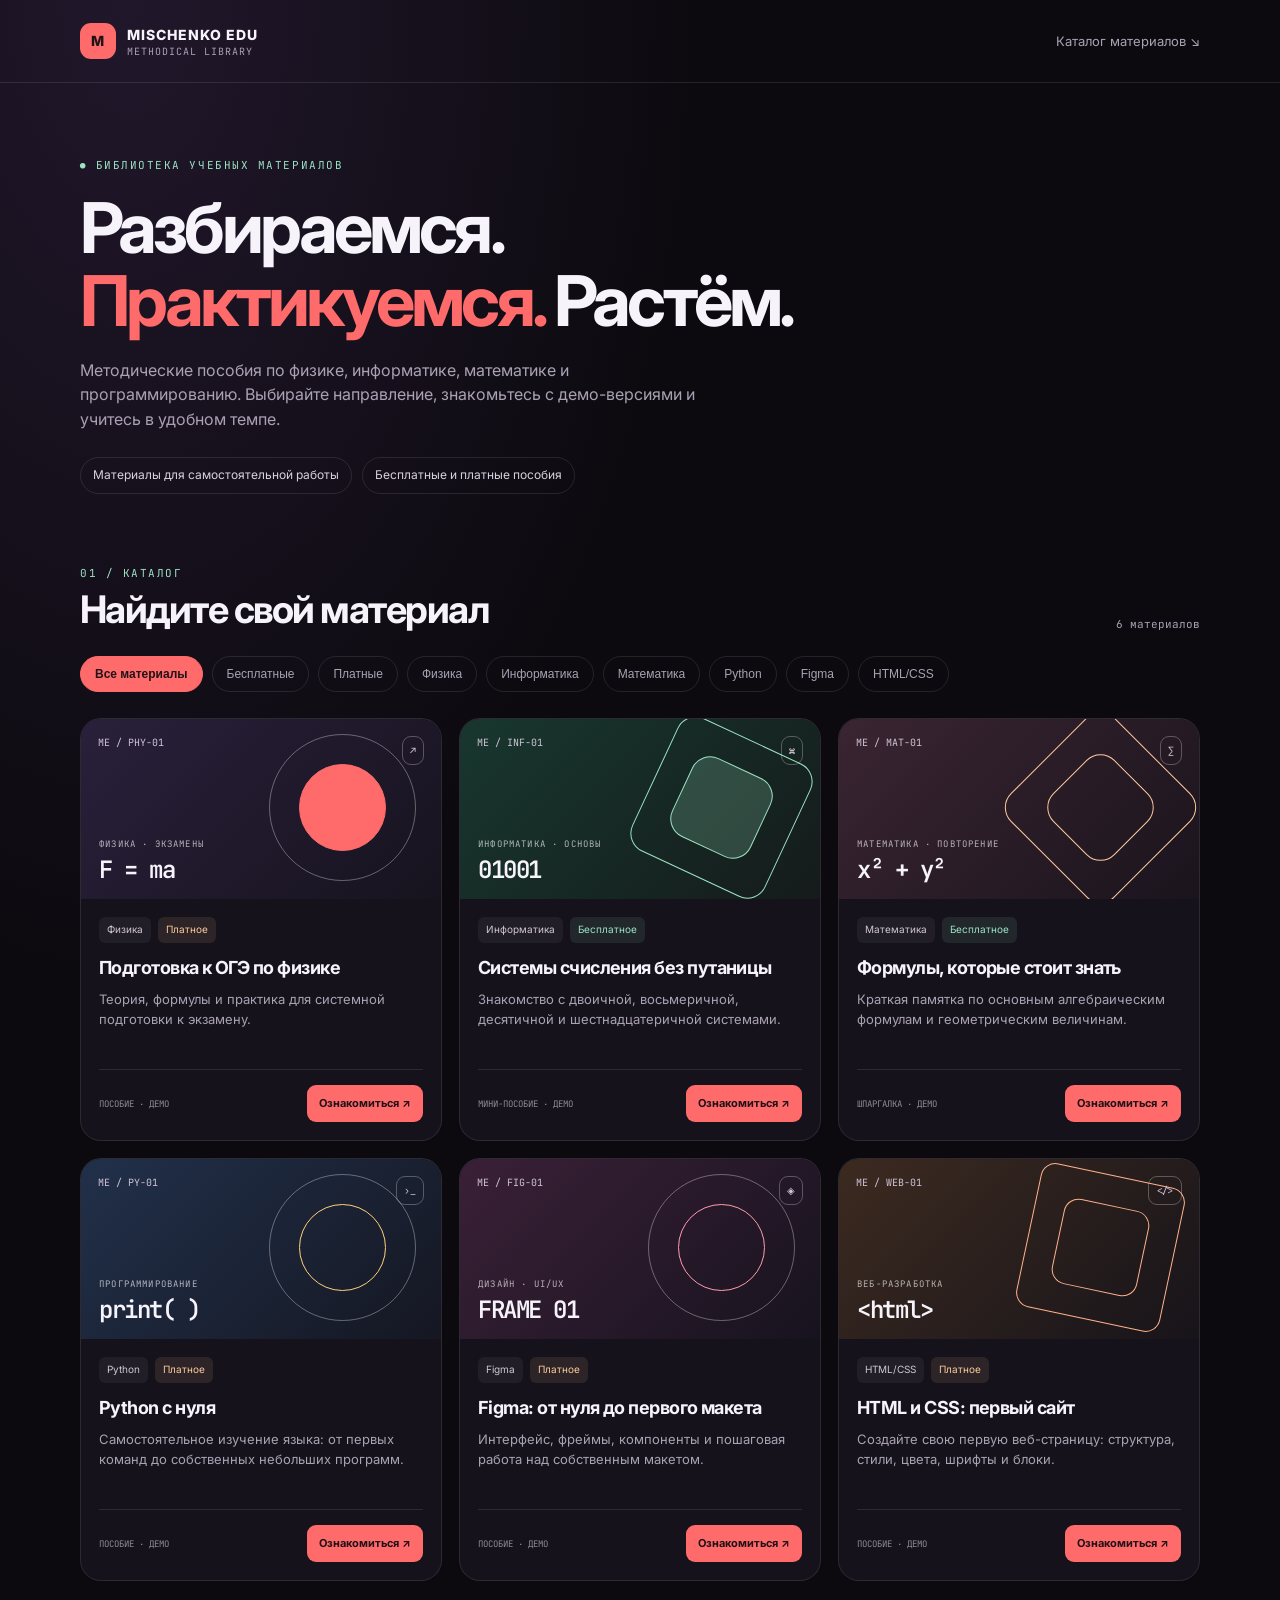
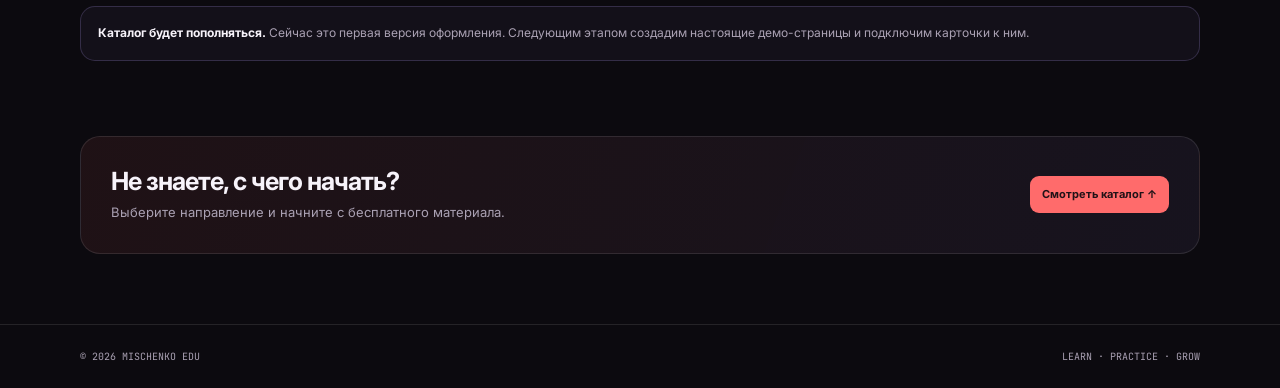
==== index.html @ b756fb50 "Add files via upload" ====
<!DOCTYPE html>
<html lang="ru">
<head>
<meta charset="UTF-8">
<meta name="viewport" content="width=device-width, initial-scale=1">
<meta name="theme-color" content="#0c0a0f">
<meta name="description" content="Методические пособия Mischenko Edu: физика, информатика, математика, Python, Figma, HTML и CSS.">
<title>Методические пособия — Mischenko Edu</title>
<link rel="preconnect" href="https://fonts.googleapis.com">
<link href="https://fonts.googleapis.com/css2?family=Inter:wght@400;500;600;700;800&family=JetBrains+Mono:wght@400;500;600&display=swap" rel="stylesheet">
<style>
:root {
  --bg:#0c0a0f; --panel:#15121b; --text:#f7f3fa;
  --muted:#aaa1b3; --line:rgba(255,255,255,.1);
  --coral:#ff6b6b; --lavender:#b9a2ff; --mint:#9be3c3;
  --peach:#ffc99d; --max:1120px;
}
* {box-sizing:border-box}
html {scroll-behavior:smooth}
body {
  margin:0;background:radial-gradient(ellipse at 10% 0%,#21172b 0,transparent 35%),var(--bg);
  color:var(--text);font-family:Inter,sans-serif;line-height:1.55
}
a {color:inherit;text-decoration:none}
.wrap {width:min(var(--max),calc(100% - 40px));margin:auto}
header {padding:23px 0;border-bottom:1px solid var(--line)}
.nav {display:flex;justify-content:space-between;align-items:center;gap:20px}
.brand {display:flex;align-items:center;gap:11px;font-weight:800;font-size:14px;letter-spacing:.07em}
.logo {display:grid;place-items:center;width:36px;height:36px;background:var(--coral);color:#211217;border-radius:11px}
.brand small {display:block;color:var(--muted);font:10px "JetBrains Mono",monospace}
.nav a:last-child {font-size:13px;color:var(--muted)}
.hero {padding:75px 0 52px}
.eyebrow,.kicker {font:11px "JetBrains Mono",monospace;text-transform:uppercase;letter-spacing:.14em;color:var(--mint)}
.eyebrow:before {content:"●";font-size:9px;margin-right:9px}
h1 {max-width:820px;font-size:clamp(40px,6vw,70px);line-height:1.04;letter-spacing:-.055em;margin:20px 0}
h1 span {color:var(--coral)}
.hero p {max-width:650px;color:var(--muted);font-size:16px}
.pills {display:flex;flex-wrap:wrap;gap:10px;margin-top:25px}
.pill {border:1px solid var(--line);border-radius:30px;padding:8px 12px;font-size:12px;color:#d9d1df}
section.catalog {padding:20px 0 75px}
.section-head {display:flex;justify-content:space-between;align-items:end;gap:20px;margin-bottom:25px}
h2 {font-size:clamp(27px,4vw,38px);letter-spacing:-.04em;margin:8px 0 0;line-height:1.15}
.count {font:11px "JetBrains Mono",monospace;color:var(--muted)}
.filters {display:flex;flex-wrap:wrap;gap:9px;margin-bottom:26px}
.filter {cursor:pointer;border:1px solid var(--line);background:transparent;color:var(--muted);border-radius:30px;padding:10px 14px;font-size:12px}
.filter:hover {color:var(--text)}
.filter.active {background:var(--coral);color:#211217;border-color:var(--coral);font-weight:700}
.grid {display:grid;grid-template-columns:repeat(3,minmax(0,1fr));gap:17px}
.card {overflow:hidden;border:1px solid var(--line);border-radius:21px;background:var(--panel);transition:transform .2s,border-color .2s}
.card:hover {transform:translateY(-4px);border-color:#ff6b6b77}
.cover {height:180px;padding:17px;position:relative;overflow:hidden;background:linear-gradient(135deg,#30213c,#17131e)}
.cover:before,.cover:after {content:"";position:absolute;border:1px solid #ffffff55;border-radius:50%;width:145px;height:145px;right:25px;top:15px}
.cover:after {width:85px;height:85px;right:55px;top:45px;border-color:var(--coral)}
.cover-top {position:relative;z-index:1;display:flex;justify-content:space-between;font:10px "JetBrains Mono",monospace;color:#cfc5d7}
.cover-icon {border:1px solid #ffffff44;border-radius:9px;padding:7px}
.cover-sub {position:absolute;bottom:49px;left:18px;font:9px "JetBrains Mono",monospace;letter-spacing:.13em;color:#ffffffa8}
.cover-title {position:absolute;bottom:14px;left:18px;font:600 24px "JetBrains Mono",monospace;letter-spacing:-.06em}
.physics {background:linear-gradient(135deg,#29203b,#17131e)}
.physics:after {background:var(--coral)}
.informatics {background:linear-gradient(135deg,#18372f,#151b1a)}
.informatics:before,.informatics:after {border-radius:20px;transform:rotate(25deg);border-color:var(--mint)}
.informatics:after {background:#9be3c333}
.math {background:linear-gradient(135deg,#3a2532,#1a141d)}
.math:before,.math:after {border-radius:20px;transform:rotate(45deg);border-color:var(--peach)}
.python {background:linear-gradient(135deg,#21304a,#151722)}
.python:after {border-color:#ffd078}
.figma {background:linear-gradient(135deg,#3a2037,#17131e)}
.figma:after {border-color:#ff9baf}
.html {background:linear-gradient(135deg,#3c2a20,#17141a)}
.html:before,.html:after {border-radius:15px;transform:rotate(12deg);border-color:#ffb18b}
.card-body {padding:18px}
.meta {display:flex;flex-wrap:wrap;gap:7px;margin-bottom:13px}
.tag {background:#ffffff0d;border-radius:6px;padding:5px 8px;font-size:10px;color:#d0c6d5}
.tag.free {color:var(--mint);background:#9be3c319}
.tag.paid {color:var(--peach);background:#ffc99d19}
h3 {font-size:18px;line-height:1.3;letter-spacing:-.03em;margin:0 0 10px}
.desc {font-size:13px;color:var(--muted);min-height:62px;margin:0}
.card-bottom {border-top:1px solid var(--line);margin-top:18px;padding-top:15px;display:flex;justify-content:space-between;align-items:center;gap:8px}
.format {font:9px "JetBrains Mono",monospace;color:#918899}
.btn {display:inline-flex;align-items:center;gap:7px;background:var(--coral);color:#211217;border:0;border-radius:9px;padding:10px 12px;font-weight:700;font-size:11px;cursor:pointer}
.btn:hover {filter:brightness(1.1)}
.note {margin-top:25px;border:1px solid #b9a2ff33;background:#b9a2ff0b;border-radius:15px;padding:17px;color:var(--muted);font-size:12px}
.note strong {color:var(--text)}
.cta {margin-bottom:70px;padding:30px;border:1px solid var(--line);border-radius:20px;background:linear-gradient(110deg,#ff6b6b14,#b9a2ff10);display:flex;justify-content:space-between;align-items:center;gap:20px}
.cta h2 {font-size:25px;margin:0 0 7px}
.cta p {font-size:13px;color:var(--muted);margin:0}
footer {border-top:1px solid var(--line);padding:25px 0;color:var(--muted);font:10px "JetBrains Mono",monospace}
.footer-row {display:flex;justify-content:space-between;gap:15px;flex-wrap:wrap}
[hidden] {display:none!important}
@media(max-width:900px){.grid{grid-template-columns:repeat(2,minmax(0,1fr))}}
@media(max-width:600px){
 .wrap{width:calc(100% - 28px)}.hero{padding:53px 0 40px}
 .grid{grid-template-columns:1fr}.section-head{align-items:start;flex-direction:column}
 .desc{min-height:0}.cta{align-items:flex-start;flex-direction:column}
 .nav a:last-child{font-size:11px}
}
</style>
</head>
<body>
<header>
  <div class="wrap nav">
    <a class="brand" href="#"><span class="logo">M</span><span>MISCHENKO EDU<small>METHODICAL LIBRARY</small></span></a>
    <a href="#catalog">Каталог материалов ↘</a>
  </div>
</header>
<main>
  <section class="hero wrap">
    <div class="eyebrow">Библиотека учебных материалов</div>
    <h1>Разбираемся.<br><span>Практикуемся.</span> Растём.</h1>
    <p>Методические пособия по физике, информатике, математике и программированию. Выбирайте направление, знакомьтесь с демо-версиями и учитесь в удобном темпе.</p>
    <div class="pills">
      <span class="pill">Материалы для самостоятельной работы</span>
      <span class="pill">Бесплатные и платные пособия</span>
    </div>
  </section>
  <section class="catalog wrap" id="catalog">
    <div class="section-head">
      <div><div class="kicker">01 / Каталог</div><h2>Найдите свой материал</h2></div>
      <div class="count" id="count">6 материалов</div>
    </div>
    <div class="filters" aria-label="Фильтры каталога">
      <button class="filter active" data-filter="all">Все материалы</button>
      <button class="filter" data-filter="free">Бесплатные</button>
      <button class="filter" data-filter="paid">Платные</button>
      <button class="filter" data-filter="physics">Физика</button>
      <button class="filter" data-filter="informatics">Информатика</button>
      <button class="filter" data-filter="math">Математика</button>
      <button class="filter" data-filter="python">Python</button>
      <button class="filter" data-filter="figma">Figma</button>
      <button class="filter" data-filter="html">HTML/CSS</button>
    </div>
    <div class="grid" id="grid">
      <article class="card" data-category="physics" data-access="paid">
        <div class="cover physics"><div class="cover-top"><span>ME / PHY-01</span><span class="cover-icon">↗</span></div><div class="cover-sub">ФИЗИКА · ЭКЗАМЕНЫ</div><div class="cover-title">F = ma</div></div>
        <div class="card-body"><div class="meta"><span class="tag">Физика</span><span class="tag paid">Платное</span></div><h3>Подготовка к ОГЭ по физике</h3><p class="desc">Теория, формулы и практика для системной подготовки к экзамену.</p><div class="card-bottom"><span class="format">ПОСОБИЕ · ДЕМО</span><a class="btn demo" href="demos/physics-oge/index.html">Ознакомиться ↗</a></div></div>
      </article>
      <article class="card" data-category="informatics" data-access="free">
        <div class="cover informatics"><div class="cover-top"><span>ME / INF-01</span><span class="cover-icon">⌘</span></div><div class="cover-sub">ИНФОРМАТИКА · ОСНОВЫ</div><div class="cover-title">01001</div></div>
        <div class="card-body"><div class="meta"><span class="tag">Информатика</span><span class="tag free">Бесплатное</span></div><h3>Системы счисления без путаницы</h3><p class="desc">Знакомство с двоичной, восьмеричной, десятичной и шестнадцатеричной системами.</p><div class="card-bottom"><span class="format">МИНИ-ПОСОБИЕ · ДЕМО</span><a class="btn demo" href="demos/number-systems/index.html">Ознакомиться ↗</a></div></div>
      </article>
      <article class="card" data-category="math" data-access="free">
        <div class="cover math"><div class="cover-top"><span>ME / MAT-01</span><span class="cover-icon">∑</span></div><div class="cover-sub">МАТЕМАТИКА · ПОВТОРЕНИЕ</div><div class="cover-title">x² + y²</div></div>
        <div class="card-body"><div class="meta"><span class="tag">Математика</span><span class="tag free">Бесплатное</span></div><h3>Формулы, которые стоит знать</h3><p class="desc">Краткая памятка по основным алгебраическим формулам и геометрическим величинам.</p><div class="card-bottom"><span class="format">ШПАРГАЛКА · ДЕМО</span><a class="btn demo" href="demos/math-formulas/index.html">Ознакомиться ↗</a></div></div>
      </article>
      <article class="card" data-category="python" data-access="paid">
        <div class="cover python"><div class="cover-top"><span>ME / PY-01</span><span class="cover-icon">›_</span></div><div class="cover-sub">ПРОГРАММИРОВАНИЕ</div><div class="cover-title">print( )</div></div>
        <div class="card-body"><div class="meta"><span class="tag">Python</span><span class="tag paid">Платное</span></div><h3>Python с нуля</h3><p class="desc">Самостоятельное изучение языка: от первых команд до собственных небольших программ.</p><div class="card-bottom"><span class="format">ПОСОБИЕ · ДЕМО</span><a class="btn demo" href="demos/python-from-zero/index.html">Ознакомиться ↗</a></div></div>
      </article>
      <article class="card" data-category="figma" data-access="paid">
        <div class="cover figma"><div class="cover-top"><span>ME / FIG-01</span><span class="cover-icon">◈</span></div><div class="cover-sub">ДИЗАЙН · UI/UX</div><div class="cover-title">FRAME 01</div></div>
        <div class="card-body"><div class="meta"><span class="tag">Figma</span><span class="tag paid">Платное</span></div><h3>Figma: от нуля до первого макета</h3><p class="desc">Интерфейс, фреймы, компоненты и пошаговая работа над собственным макетом.</p><div class="card-bottom"><span class="format">ПОСОБИЕ · ДЕМО</span><a class="btn demo" href="demos/figma-basics/index.html">Ознакомиться ↗</a></div></div>
      </article>
      <article class="card" data-category="html" data-access="paid">
        <div class="cover html"><div class="cover-top"><span>ME / WEB-01</span><span class="cover-icon">&lt;/&gt;</span></div><div class="cover-sub">ВЕБ-РАЗРАБОТКА</div><div class="cover-title">&lt;html&gt;</div></div>
        <div class="card-body"><div class="meta"><span class="tag">HTML/CSS</span><span class="tag paid">Платное</span></div><h3>HTML и CSS: первый сайт</h3><p class="desc">Создайте свою первую веб-страницу: структура, стили, цвета, шрифты и блоки.</p><div class="card-bottom"><span class="format">ПОСОБИЕ · ДЕМО</span><a class="btn demo" href="demos/html-css-first-site/index.html">Ознакомиться ↗</a></div></div>
      </article>
    </div>
    <div class="note"><strong>Каталог будет пополняться.</strong> Сейчас это первая версия оформления. Следующим этапом создадим настоящие демо-страницы и подключим карточки к ним.</div>
  </section>
  <section class="wrap cta"><div><h2>Не знаете, с чего начать?</h2><p>Выберите направление и начните с бесплатного материала.</p></div><a class="btn" href="#catalog">Смотреть каталог ↑</a></section>
</main>
<footer><div class="wrap footer-row"><span>© <span id="year"></span> MISCHENKO EDU</span><span>LEARN · PRACTICE · GROW</span></div></footer>
<script>
const buttons = document.querySelectorAll('.filter');
const cards = [...document.querySelectorAll('.card')];
const count = document.getElementById('count');
buttons.forEach(button => button.addEventListener('click', () => {
  const filter = button.dataset.filter;
  let visible = 0;
  cards.forEach(card => {
    const show = filter === 'all'
      || (filter === 'free' && card.dataset.access === 'free')
      || (filter === 'paid' && card.dataset.access === 'paid')
      || card.dataset.category === filter;
    card.hidden = !show;
    if (show) visible++;
  });
  buttons.forEach(b => b.classList.toggle('active', b === button));
  count.textContent = `${visible} ${visible === 1 ? 'материал' : visible < 5 ? 'материала' : 'материалов'}`;
}));
document.getElementById('year').textContent = new Date().getFullYear();
document.querySelectorAll('.demo').forEach(link => link.addEventListener('click', event => {
  event.preventDefault();
  alert('Демо-страница будет добавлена следующим этапом. Сейчас мы создаём структуру библиотеки.');
}));
</script>
</body>
</html>
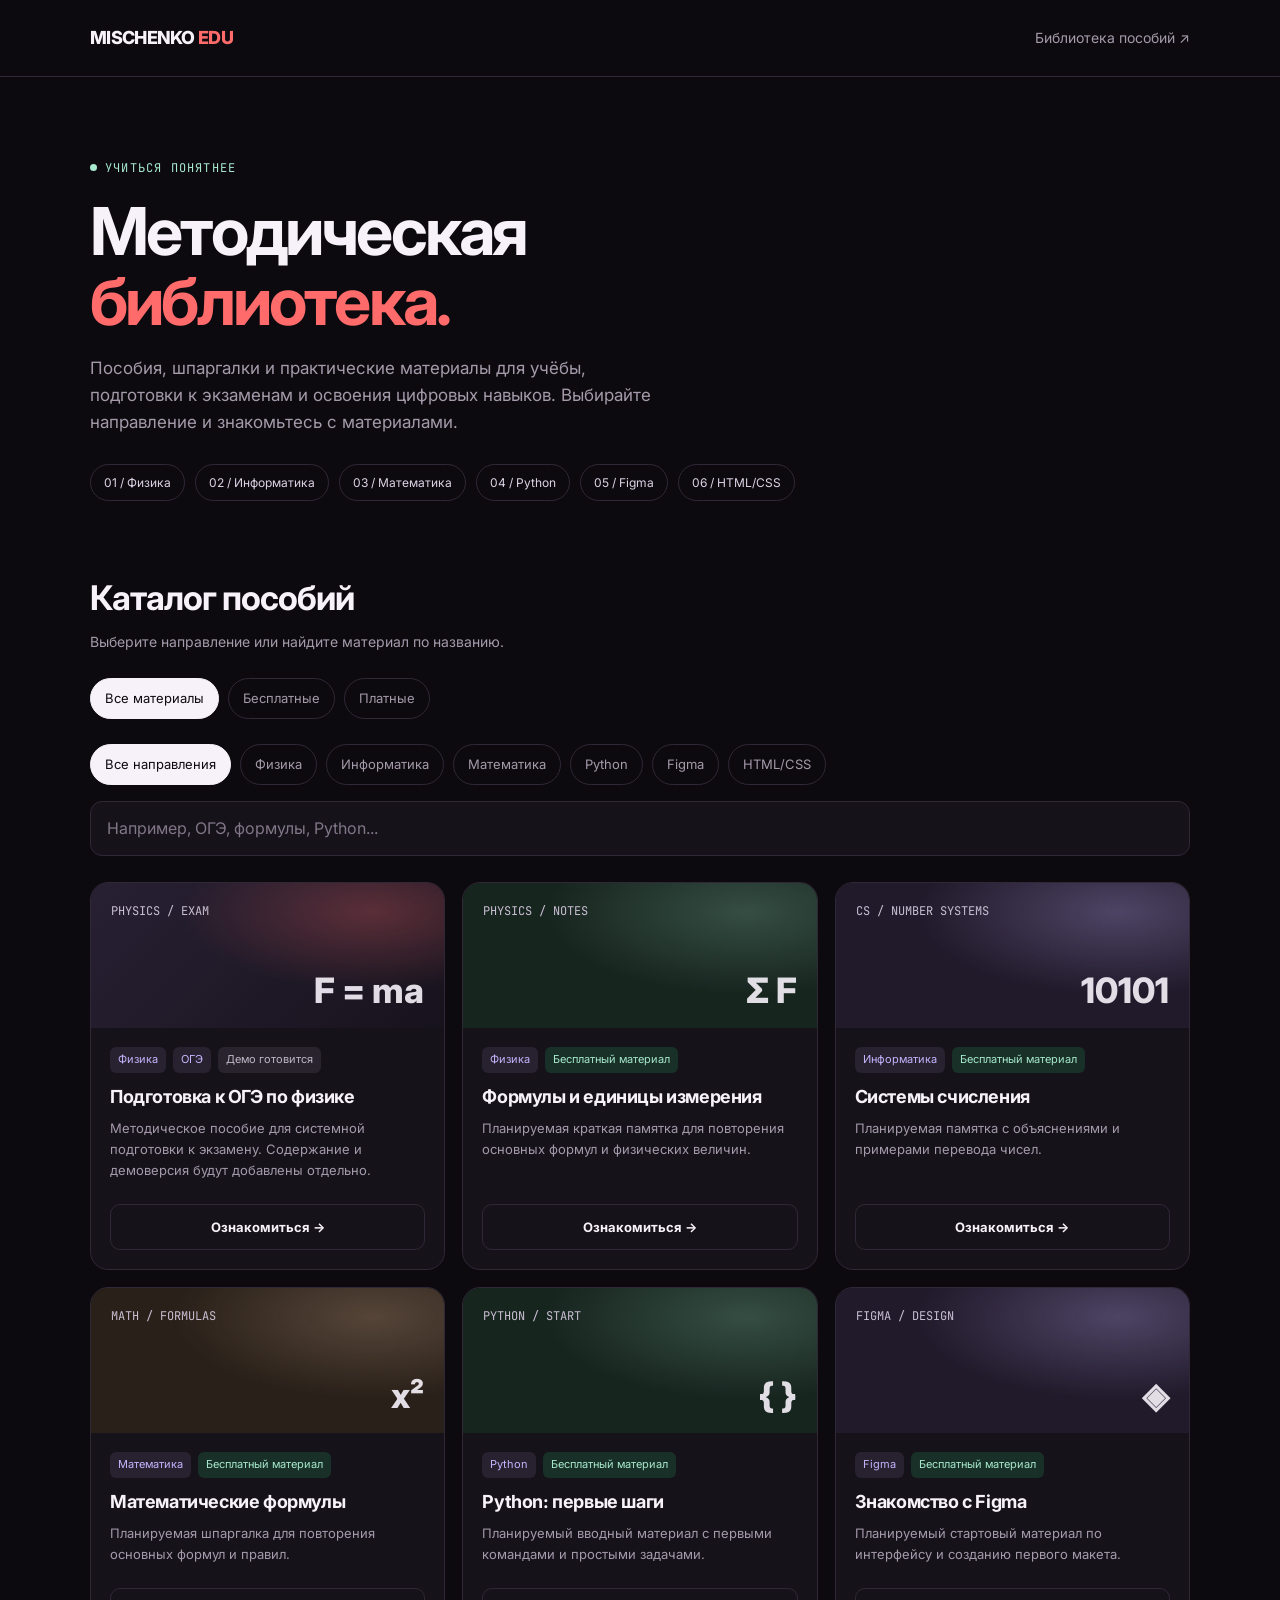
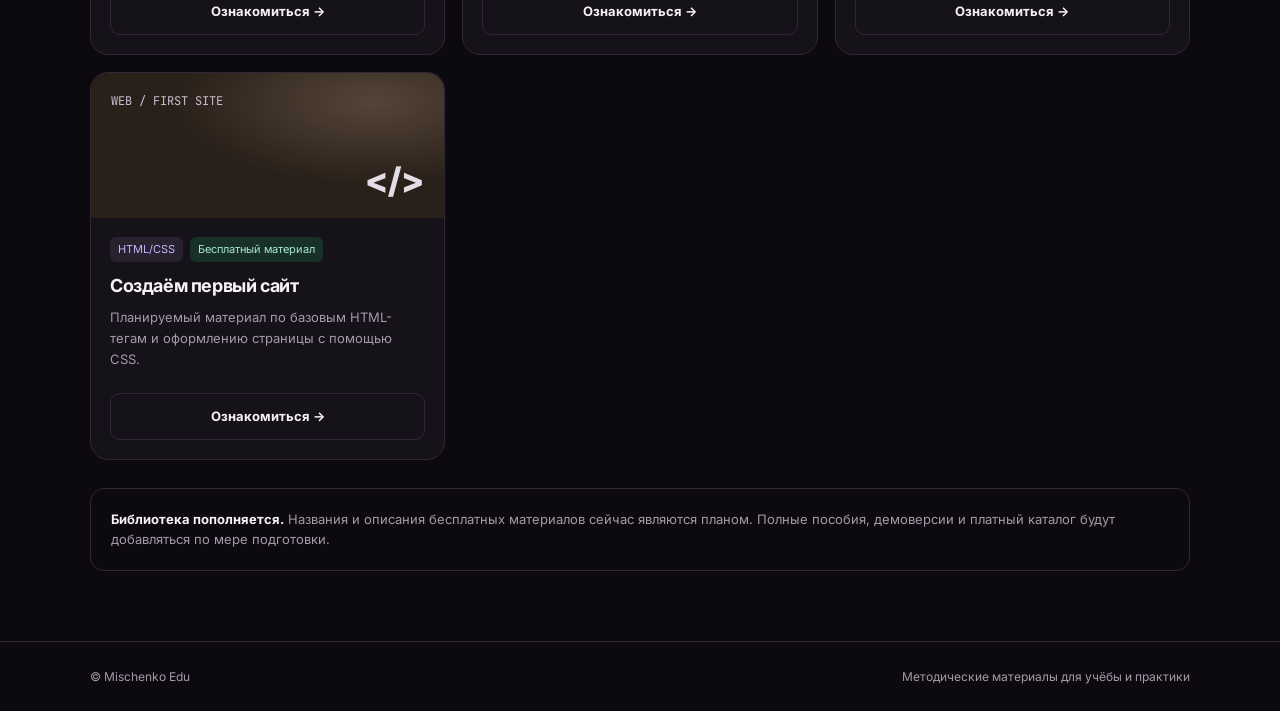
==== commit 2e36a376: "Update index.html" ====
--- a/index.html
+++ b/index.html
@@ -2,188 +2,668 @@
 <!DOCTYPE html>
 <html lang="ru">
 <head>
-<meta charset="UTF-8">
-<meta name="viewport" content="width=device-width, initial-scale=1">
-<meta name="theme-color" content="#0c0a0f">
-<meta name="description" content="Методические пособия Mischenko Edu: физика, информатика, математика, Python, Figma, HTML и CSS.">
-<title>Методические пособия — Mischenko Edu</title>
-<link rel="preconnect" href="https://fonts.googleapis.com">
-<link href="https://fonts.googleapis.com/css2?family=Inter:wght@400;500;600;700;800&family=JetBrains+Mono:wght@400;500;600&display=swap" rel="stylesheet">
-<style>
-:root {
-  --bg:#0c0a0f; --panel:#15121b; --text:#f7f3fa;
-  --muted:#aaa1b3; --line:rgba(255,255,255,.1);
-  --coral:#ff6b6b; --lavender:#b9a2ff; --mint:#9be3c3;
-  --peach:#ffc99d; --max:1120px;
-}
-* {box-sizing:border-box}
-html {scroll-behavior:smooth}
-body {
-  margin:0;background:radial-gradient(ellipse at 10% 0%,#21172b 0,transparent 35%),var(--bg);
-  color:var(--text);font-family:Inter,sans-serif;line-height:1.55
-}
-a {color:inherit;text-decoration:none}
-.wrap {width:min(var(--max),calc(100% - 40px));margin:auto}
-header {padding:23px 0;border-bottom:1px solid var(--line)}
-.nav {display:flex;justify-content:space-between;align-items:center;gap:20px}
-.brand {display:flex;align-items:center;gap:11px;font-weight:800;font-size:14px;letter-spacing:.07em}
-.logo {display:grid;place-items:center;width:36px;height:36px;background:var(--coral);color:#211217;border-radius:11px}
-.brand small {display:block;color:var(--muted);font:10px "JetBrains Mono",monospace}
-.nav a:last-child {font-size:13px;color:var(--muted)}
-.hero {padding:75px 0 52px}
-.eyebrow,.kicker {font:11px "JetBrains Mono",monospace;text-transform:uppercase;letter-spacing:.14em;color:var(--mint)}
-.eyebrow:before {content:"●";font-size:9px;margin-right:9px}
-h1 {max-width:820px;font-size:clamp(40px,6vw,70px);line-height:1.04;letter-spacing:-.055em;margin:20px 0}
-h1 span {color:var(--coral)}
-.hero p {max-width:650px;color:var(--muted);font-size:16px}
-.pills {display:flex;flex-wrap:wrap;gap:10px;margin-top:25px}
-.pill {border:1px solid var(--line);border-radius:30px;padding:8px 12px;font-size:12px;color:#d9d1df}
-section.catalog {padding:20px 0 75px}
-.section-head {display:flex;justify-content:space-between;align-items:end;gap:20px;margin-bottom:25px}
-h2 {font-size:clamp(27px,4vw,38px);letter-spacing:-.04em;margin:8px 0 0;line-height:1.15}
-.count {font:11px "JetBrains Mono",monospace;color:var(--muted)}
-.filters {display:flex;flex-wrap:wrap;gap:9px;margin-bottom:26px}
-.filter {cursor:pointer;border:1px solid var(--line);background:transparent;color:var(--muted);border-radius:30px;padding:10px 14px;font-size:12px}
-.filter:hover {color:var(--text)}
-.filter.active {background:var(--coral);color:#211217;border-color:var(--coral);font-weight:700}
-.grid {display:grid;grid-template-columns:repeat(3,minmax(0,1fr));gap:17px}
-.card {overflow:hidden;border:1px solid var(--line);border-radius:21px;background:var(--panel);transition:transform .2s,border-color .2s}
-.card:hover {transform:translateY(-4px);border-color:#ff6b6b77}
-.cover {height:180px;padding:17px;position:relative;overflow:hidden;background:linear-gradient(135deg,#30213c,#17131e)}
-.cover:before,.cover:after {content:"";position:absolute;border:1px solid #ffffff55;border-radius:50%;width:145px;height:145px;right:25px;top:15px}
-.cover:after {width:85px;height:85px;right:55px;top:45px;border-color:var(--coral)}
-.cover-top {position:relative;z-index:1;display:flex;justify-content:space-between;font:10px "JetBrains Mono",monospace;color:#cfc5d7}
-.cover-icon {border:1px solid #ffffff44;border-radius:9px;padding:7px}
-.cover-sub {position:absolute;bottom:49px;left:18px;font:9px "JetBrains Mono",monospace;letter-spacing:.13em;color:#ffffffa8}
-.cover-title {position:absolute;bottom:14px;left:18px;font:600 24px "JetBrains Mono",monospace;letter-spacing:-.06em}
-.physics {background:linear-gradient(135deg,#29203b,#17131e)}
-.physics:after {background:var(--coral)}
-.informatics {background:linear-gradient(135deg,#18372f,#151b1a)}
-.informatics:before,.informatics:after {border-radius:20px;transform:rotate(25deg);border-color:var(--mint)}
-.informatics:after {background:#9be3c333}
-.math {background:linear-gradient(135deg,#3a2532,#1a141d)}
-.math:before,.math:after {border-radius:20px;transform:rotate(45deg);border-color:var(--peach)}
-.python {background:linear-gradient(135deg,#21304a,#151722)}
-.python:after {border-color:#ffd078}
-.figma {background:linear-gradient(135deg,#3a2037,#17131e)}
-.figma:after {border-color:#ff9baf}
-.html {background:linear-gradient(135deg,#3c2a20,#17141a)}
-.html:before,.html:after {border-radius:15px;transform:rotate(12deg);border-color:#ffb18b}
-.card-body {padding:18px}
-.meta {display:flex;flex-wrap:wrap;gap:7px;margin-bottom:13px}
-.tag {background:#ffffff0d;border-radius:6px;padding:5px 8px;font-size:10px;color:#d0c6d5}
-.tag.free {color:var(--mint);background:#9be3c319}
-.tag.paid {color:var(--peach);background:#ffc99d19}
-h3 {font-size:18px;line-height:1.3;letter-spacing:-.03em;margin:0 0 10px}
-.desc {font-size:13px;color:var(--muted);min-height:62px;margin:0}
-.card-bottom {border-top:1px solid var(--line);margin-top:18px;padding-top:15px;display:flex;justify-content:space-between;align-items:center;gap:8px}
-.format {font:9px "JetBrains Mono",monospace;color:#918899}
-.btn {display:inline-flex;align-items:center;gap:7px;background:var(--coral);color:#211217;border:0;border-radius:9px;padding:10px 12px;font-weight:700;font-size:11px;cursor:pointer}
-.btn:hover {filter:brightness(1.1)}
-.note {margin-top:25px;border:1px solid #b9a2ff33;background:#b9a2ff0b;border-radius:15px;padding:17px;color:var(--muted);font-size:12px}
-.note strong {color:var(--text)}
-.cta {margin-bottom:70px;padding:30px;border:1px solid var(--line);border-radius:20px;background:linear-gradient(110deg,#ff6b6b14,#b9a2ff10);display:flex;justify-content:space-between;align-items:center;gap:20px}
-.cta h2 {font-size:25px;margin:0 0 7px}
-.cta p {font-size:13px;color:var(--muted);margin:0}
-footer {border-top:1px solid var(--line);padding:25px 0;color:var(--muted);font:10px "JetBrains Mono",monospace}
-.footer-row {display:flex;justify-content:space-between;gap:15px;flex-wrap:wrap}
-[hidden] {display:none!important}
-@media(max-width:900px){.grid{grid-template-columns:repeat(2,minmax(0,1fr))}}
-@media(max-width:600px){
- .wrap{width:calc(100% - 28px)}.hero{padding:53px 0 40px}
- .grid{grid-template-columns:1fr}.section-head{align-items:start;flex-direction:column}
- .desc{min-height:0}.cta{align-items:flex-start;flex-direction:column}
- .nav a:last-child{font-size:11px}
-}
-</style>
+  <meta charset="UTF-8">
+  <meta name="viewport" content="width=device-width, initial-scale=1">
+  <meta name="theme-color" content="#0c0a0f">
+  <title>Методическая библиотека — Mischenko Edu</title>
+  <meta name="description" content="Методические пособия по физике, информатике, математике, Python, Figma и HTML/CSS.">
+  <link rel="preconnect" href="https://fonts.googleapis.com">
+  <link href="https://fonts.googleapis.com/css2?family=Inter:wght@400;500;600;700;800&family=JetBrains+Mono:wght@400;500&display=swap" rel="stylesheet">
+
+  <style>
+    :root {
+      --bg: #0c0a0f;
+      --panel: #15121a;
+      --panel-hover: #1d1823;
+      --text: #f7f2fa;
+      --muted: #a49aaa;
+      --line: #302737;
+      --accent: #ff6b6b;
+      --lavender: #c5b5ff;
+      --mint: #a7e8ce;
+      --peach: #ffd0ad;
+    }
+
+    * { box-sizing: border-box; }
+
+    html { scroll-behavior: smooth; }
+
+    body {
+      margin: 0;
+      background: var(--bg);
+      color: var(--text);
+      font-family: Inter, sans-serif;
+      line-height: 1.6;
+    }
+
+    a { color: inherit; text-decoration: none; }
+
+    button, input { font: inherit; }
+
+    .container {
+      width: min(1100px, calc(100% - 40px));
+      margin: 0 auto;
+    }
+
+    header {
+      border-bottom: 1px solid var(--line);
+    }
+
+    .nav {
+      min-height: 76px;
+      display: flex;
+      align-items: center;
+      justify-content: space-between;
+      gap: 20px;
+    }
+
+    .logo {
+      font-size: 18px;
+      font-weight: 800;
+      letter-spacing: -0.7px;
+    }
+
+    .logo span { color: var(--accent); }
+
+    .nav-link {
+      color: var(--muted);
+      font-size: 14px;
+    }
+
+    .hero {
+      padding: 76px 0 48px;
+      max-width: 780px;
+    }
+
+    .eyebrow {
+      display: inline-flex;
+      align-items: center;
+      gap: 8px;
+      color: var(--mint);
+      font: 12px "JetBrains Mono", monospace;
+      text-transform: uppercase;
+      letter-spacing: 1.2px;
+    }
+
+    .dot {
+      width: 7px;
+      height: 7px;
+      border-radius: 50%;
+      background: var(--mint);
+    }
+
+    h1 {
+      margin: 18px 0;
+      font-size: clamp(38px, 6vw, 66px);
+      line-height: 1.06;
+      letter-spacing: -2.8px;
+    }
+
+    h1 span { color: var(--accent); }
+
+    .hero p {
+      max-width: 590px;
+      color: var(--muted);
+      font-size: 17px;
+    }
+
+    .stats {
+      display: flex;
+      flex-wrap: wrap;
+      gap: 10px;
+      margin-top: 28px;
+    }
+
+    .stat {
+      border: 1px solid var(--line);
+      border-radius: 999px;
+      padding: 8px 13px;
+      color: #ddd3e5;
+      font-size: 12px;
+    }
+
+    .section-heading {
+      display: flex;
+      justify-content: space-between;
+      align-items: end;
+      gap: 20px;
+      margin-bottom: 22px;
+    }
+
+    h2 {
+      margin: 0;
+      font-size: clamp(25px, 4vw, 34px);
+      letter-spacing: -1px;
+    }
+
+    .section-heading p {
+      margin: 5px 0 0;
+      color: var(--muted);
+      font-size: 14px;
+    }
+
+    .catalog { padding: 22px 0 70px; }
+
+    .toolbar {
+      display: flex;
+      flex-wrap: wrap;
+      gap: 9px;
+      margin: 25px 0 16px;
+    }
+
+    .filter {
+      border: 1px solid var(--line);
+      background: transparent;
+      color: var(--muted);
+      padding: 9px 14px;
+      border-radius: 999px;
+      cursor: pointer;
+      transition: .2s;
+      font-size: 13px;
+    }
+
+    .filter:hover {
+      color: var(--text);
+      border-color: var(--lavender);
+    }
+
+    .filter.active {
+      background: var(--text);
+      color: var(--bg);
+      border-color: var(--text);
+    }
+
+    .search {
+      width: 100%;
+      margin-bottom: 26px;
+      border: 1px solid var(--line);
+      background: var(--panel);
+      color: var(--text);
+      padding: 14px 16px;
+      border-radius: 12px;
+      outline: none;
+    }
+
+    .search:focus { border-color: var(--lavender); }
+
+    .search::placeholder { color: #817687; }
+
+    .grid {
+      display: grid;
+      grid-template-columns: repeat(3, minmax(0, 1fr));
+      gap: 17px;
+    }
+
+    .card {
+      display: flex;
+      flex-direction: column;
+      min-width: 0;
+      min-height: 340px;
+      overflow: hidden;
+      border: 1px solid var(--line);
+      border-radius: 18px;
+      background: var(--panel);
+      transition: transform .2s, border-color .2s, background .2s;
+    }
+
+    .card:hover {
+      transform: translateY(-4px);
+      border-color: #5a465f;
+      background: var(--panel-hover);
+    }
+
+    .cover {
+      min-height: 145px;
+      padding: 20px;
+      display: flex;
+      flex-direction: column;
+      justify-content: space-between;
+      background:
+        radial-gradient(ellipse at 80% 20%, #ff6b6b45, transparent 48%),
+        linear-gradient(135deg, #282033, #17131d);
+    }
+
+    .cover.lavender {
+      background: radial-gradient(ellipse at 80% 20%, #c5b5ff45, transparent 50%), #211a2b;
+    }
+
+    .cover.mint {
+      background: radial-gradient(ellipse at 80% 20%, #a7e8ce35, transparent 50%), #17251f;
+    }
+
+    .cover.peach {
+      background: radial-gradient(ellipse at 80% 20%, #ffd0ad35, transparent 50%), #292019;
+    }
+
+    .cover-code {
+      font: 12px "JetBrains Mono", monospace;
+      color: #c9bfd2;
+    }
+
+    .cover-symbol {
+      align-self: flex-end;
+      font-size: 35px;
+      font-weight: 800;
+      line-height: 1;
+      opacity: .9;
+    }
+
+    .card-body {
+      display: flex;
+      flex-direction: column;
+      flex: 1;
+      padding: 19px;
+    }
+
+    .tags {
+      display: flex;
+      flex-wrap: wrap;
+      gap: 7px;
+      margin-bottom: 12px;
+    }
+
+    .tag {
+      padding: 4px 8px;
+      border-radius: 6px;
+      background: #28212f;
+      color: var(--lavender);
+      font-size: 11px;
+    }
+
+    .tag.free {
+      background: #183027;
+      color: var(--mint);
+    }
+
+    .tag.paid {
+      background: #35251d;
+      color: var(--peach);
+    }
+
+    .tag.planned {
+      background: #29232e;
+      color: #c0b6c7;
+    }
+
+    .card h3 {
+      margin: 0 0 9px;
+      font-size: 18px;
+      line-height: 1.35;
+      letter-spacing: -.4px;
+    }
+
+    .card p {
+      margin: 0 0 18px;
+      color: var(--muted);
+      font-size: 13px;
+    }
+
+    .card-bottom {
+      margin-top: auto;
+      padding-top: 5px;
+    }
+
+    .action {
+      display: inline-flex;
+      justify-content: center;
+      align-items: center;
+      width: 100%;
+      padding: 12px 14px;
+      border-radius: 10px;
+      background: var(--accent);
+      color: #200f12;
+      font-size: 13px;
+      font-weight: 700;
+      transition: opacity .2s;
+    }
+
+    .action:hover { opacity: .85; }
+
+    .action.secondary {
+      background: transparent;
+      border: 1px solid var(--line);
+      color: var(--text);
+    }
+
+    .empty {
+      display: none;
+      padding: 38px 20px;
+      border: 1px dashed var(--line);
+      border-radius: 16px;
+      color: var(--muted);
+      text-align: center;
+    }
+
+    .notice {
+      margin-top: 28px;
+      padding: 20px;
+      border: 1px solid var(--line);
+      border-radius: 14px;
+      color: var(--muted);
+      font-size: 13px;
+    }
+
+    .notice strong { color: var(--text); }
+
+    footer {
+      border-top: 1px solid var(--line);
+      padding: 25px 0;
+      color: var(--muted);
+      font-size: 12px;
+    }
+
+    .footer-inner {
+      display: flex;
+      flex-wrap: wrap;
+      justify-content: space-between;
+      gap: 12px;
+    }
+
+    @media (max-width: 850px) {
+      .grid { grid-template-columns: repeat(2, minmax(0, 1fr)); }
+    }
+
+    @media (max-width: 560px) {
+      .container { width: min(100% - 28px, 1100px); }
+      .hero { padding-top: 54px; }
+      h1 { letter-spacing: -1.8px; }
+      .grid { grid-template-columns: 1fr; }
+      .card { min-height: 315px; }
+      .section-heading { align-items: start; flex-direction: column; }
+      .nav { min-height: 65px; }
+    }
+  </style>
 </head>
+
 <body>
-<header>
-  <div class="wrap nav">
-    <a class="brand" href="#"><span class="logo">M</span><span>MISCHENKO EDU<small>METHODICAL LIBRARY</small></span></a>
-    <a href="#catalog">Каталог материалов ↘</a>
-  </div>
-</header>
-<main>
-  <section class="hero wrap">
-    <div class="eyebrow">Библиотека учебных материалов</div>
-    <h1>Разбираемся.<br><span>Практикуемся.</span> Растём.</h1>
-    <p>Методические пособия по физике, информатике, математике и программированию. Выбирайте направление, знакомьтесь с демо-версиями и учитесь в удобном темпе.</p>
-    <div class="pills">
-      <span class="pill">Материалы для самостоятельной работы</span>
-      <span class="pill">Бесплатные и платные пособия</span>
+  <header>
+    <div class="container nav">
+      <a class="logo" href="./">MISCHENKO <span>EDU</span></a>
+      <a class="nav-link" href="#catalog">Библиотека пособий ↗</a>
     </div>
-  </section>
-  <section class="catalog wrap" id="catalog">
-    <div class="section-head">
-      <div><div class="kicker">01 / Каталог</div><h2>Найдите свой материал</h2></div>
-      <div class="count" id="count">6 материалов</div>
+  </header>
+
+  <main class="container">
+    <section class="hero">
+      <div class="eyebrow"><span class="dot"></span> Учиться понятнее</div>
+      <h1>Методическая<br><span>библиотека.</span></h1>
+      <p>
+        Пособия, шпаргалки и практические материалы для учёбы,
+        подготовки к экзаменам и освоения цифровых навыков.
+        Выбирайте направление и знакомьтесь с материалами.
+      </p>
+      <div class="stats">
+        <span class="stat">01 / Физика</span>
+        <span class="stat">02 / Информатика</span>
+        <span class="stat">03 / Математика</span>
+        <span class="stat">04 / Python</span>
+        <span class="stat">05 / Figma</span>
+        <span class="stat">06 / HTML/CSS</span>
+      </div>
+    </section>
+
+    <section class="catalog" id="catalog">
+      <div class="section-heading">
+        <div>
+          <h2>Каталог пособий</h2>
+          <p>Выберите направление или найдите материал по названию.</p>
+        </div>
+      </div>
+
+      <div class="toolbar" id="typeFilters">
+        <button class="filter active" data-type="all">Все материалы</button>
+        <button class="filter" data-type="free">Бесплатные</button>
+        <button class="filter" data-type="paid">Платные</button>
+      </div>
+
+      <div class="toolbar" id="subjectFilters">
+        <button class="filter active" data-subject="all">Все направления</button>
+        <button class="filter" data-subject="physics">Физика</button>
+        <button class="filter" data-subject="informatics">Информатика</button>
+        <button class="filter" data-subject="math">Математика</button>
+        <button class="filter" data-subject="python">Python</button>
+        <button class="filter" data-subject="figma">Figma</button>
+        <button class="filter" data-subject="web">HTML/CSS</button>
+      </div>
+
+      <input
+        class="search"
+        id="search"
+        type="search"
+        placeholder="Например, ОГЭ, формулы, Python..."
+        aria-label="Поиск по пособиям"
+      >
+
+      <div class="grid" id="cards">
+
+        <article class="card" data-subject="physics" data-type="planned"
+          data-search="огэ физика подготовка экзамен">
+          <div class="cover">
+            <span class="cover-code">PHYSICS / EXAM</span>
+            <span class="cover-symbol">F = ma</span>
+          </div>
+          <div class="card-body">
+            <div class="tags">
+              <span class="tag">Физика</span>
+              <span class="tag">ОГЭ</span>
+              <span class="tag planned">Демо готовится</span>
+            </div>
+            <h3>Подготовка к ОГЭ по физике</h3>
+            <p>Методическое пособие для системной подготовки к экзамену. Содержание и демоверсия будут добавлены отдельно.</p>
+            <div class="card-bottom">
+              <a class="action secondary" href="#" data-demo="physics-oge">Ознакомиться →</a>
+            </div>
+          </div>
+        </article>
+
+        <article class="card" data-subject="physics" data-type="free"
+          data-search="физика формулы единицы измерения">
+          <div class="cover mint">
+            <span class="cover-code">PHYSICS / NOTES</span>
+            <span class="cover-symbol">Σ F</span>
+          </div>
+          <div class="card-body">
+            <div class="tags">
+              <span class="tag">Физика</span>
+              <span class="tag free">Бесплатный материал</span>
+            </div>
+            <h3>Формулы и единицы измерения</h3>
+            <p>Планируемая краткая памятка для повторения основных формул и физических величин.</p>
+            <div class="card-bottom">
+              <a class="action secondary" href="#" data-demo="physics-formulas">Ознакомиться →</a>
+            </div>
+          </div>
+        </article>
+
+        <article class="card" data-subject="informatics" data-type="free"
+          data-search="информатика системы счисления двоичная">
+          <div class="cover lavender">
+            <span class="cover-code">CS / NUMBER SYSTEMS</span>
+            <span class="cover-symbol">10101</span>
+          </div>
+          <div class="card-body">
+            <div class="tags">
+              <span class="tag">Информатика</span>
+              <span class="tag free">Бесплатный материал</span>
+            </div>
+            <h3>Системы счисления</h3>
+            <p>Планируемая памятка с объяснениями и примерами перевода чисел.</p>
+            <div class="card-bottom">
+              <a class="action secondary" href="#" data-demo="number-systems">Ознакомиться →</a>
+            </div>
+          </div>
+        </article>
+
+        <article class="card" data-subject="math" data-type="free"
+          data-search="математика формулы дроби проценты">
+          <div class="cover peach">
+            <span class="cover-code">MATH / FORMULAS</span>
+            <span class="cover-symbol">x²</span>
+          </div>
+          <div class="card-body">
+            <div class="tags">
+              <span class="tag">Математика</span>
+              <span class="tag free">Бесплатный материал</span>
+            </div>
+            <h3>Математические формулы</h3>
+            <p>Планируемая шпаргалка для повторения основных формул и правил.</p>
+            <div class="card-bottom">
+              <a class="action secondary" href="#" data-demo="math-formulas">Ознакомиться →</a>
+            </div>
+          </div>
+        </article>
+
+        <article class="card" data-subject="python" data-type="free"
+          data-search="python программирование новичок первые шаги">
+          <div class="cover mint">
+            <span class="cover-code">PYTHON / START</span>
+            <span class="cover-symbol">{ }</span>
+          </div>
+          <div class="card-body">
+            <div class="tags">
+              <span class="tag">Python</span>
+              <span class="tag free">Бесплатный материал</span>
+            </div>
+            <h3>Python: первые шаги</h3>
+            <p>Планируемый вводный материал с первыми командами и простыми задачами.</p>
+            <div class="card-bottom">
+              <a class="action secondary" href="#" data-demo="python-from-zero">Ознакомиться →</a>
+            </div>
+          </div>
+        </article>
+
+        <article class="card" data-subject="figma" data-type="free"
+          data-search="figma дизайн интерфейс макет">
+          <div class="cover lavender">
+            <span class="cover-code">FIGMA / DESIGN</span>
+            <span class="cover-symbol">◈</span>
+          </div>
+          <div class="card-body">
+            <div class="tags">
+              <span class="tag">Figma</span>
+              <span class="tag free">Бесплатный материал</span>
+            </div>
+            <h3>Знакомство с Figma</h3>
+            <p>Планируемый стартовый материал по интерфейсу и созданию первого макета.</p>
+            <div class="card-bottom">
+              <a class="action secondary" href="#" data-demo="figma-basics">Ознакомиться →</a>
+            </div>
+          </div>
+        </article>
+
+        <article class="card" data-subject="web" data-type="free"
+          data-search="html css сайт веб разработка">
+          <div class="cover peach">
+            <span class="cover-code">WEB / FIRST SITE</span>
+            <span class="cover-symbol">&lt;/&gt;</span>
+          </div>
+          <div class="card-body">
+            <div class="tags">
+              <span class="tag">HTML/CSS</span>
+              <span class="tag free">Бесплатный материал</span>
+            </div>
+            <h3>Создаём первый сайт</h3>
+            <p>Планируемый материал по базовым HTML-тегам и оформлению страницы с помощью CSS.</p>
+            <div class="card-bottom">
+              <a class="action secondary" href="#" data-demo="html-css-first-site">Ознакомиться →</a>
+            </div>
+          </div>
+        </article>
+
+      </div>
+
+      <div class="empty" id="empty">
+        По вашему запросу пока ничего не найдено.
+        Попробуйте изменить фильтры.
+      </div>
+
+      <div class="notice">
+        <strong>Библиотека пополняется.</strong>
+        Названия и описания бесплатных материалов сейчас являются планом.
+        Полные пособия, демоверсии и платный каталог будут добавляться по мере подготовки.
+      </div>
+    </section>
+  </main>
+
+  <footer>
+    <div class="container footer-inner">
+      <span>© Mischenko Edu</span>
+      <span>Методические материалы для учёбы и практики</span>
     </div>
-    <div class="filters" aria-label="Фильтры каталога">
-      <button class="filter active" data-filter="all">Все материалы</button>
-      <button class="filter" data-filter="free">Бесплатные</button>
-      <button class="filter" data-filter="paid">Платные</button>
-      <button class="filter" data-filter="physics">Физика</button>
-      <button class="filter" data-filter="informatics">Информатика</button>
-      <button class="filter" data-filter="math">Математика</button>
-      <button class="filter" data-filter="python">Python</button>
-      <button class="filter" data-filter="figma">Figma</button>
-      <button class="filter" data-filter="html">HTML/CSS</button>
-    </div>
-    <div class="grid" id="grid">
-      <article class="card" data-category="physics" data-access="paid">
-        <div class="cover physics"><div class="cover-top"><span>ME / PHY-01</span><span class="cover-icon">↗</span></div><div class="cover-sub">ФИЗИКА · ЭКЗАМЕНЫ</div><div class="cover-title">F = ma</div></div>
-        <div class="card-body"><div class="meta"><span class="tag">Физика</span><span class="tag paid">Платное</span></div><h3>Подготовка к ОГЭ по физике</h3><p class="desc">Теория, формулы и практика для системной подготовки к экзамену.</p><div class="card-bottom"><span class="format">ПОСОБИЕ · ДЕМО</span><a class="btn demo" href="demos/physics-oge/index.html">Ознакомиться ↗</a></div></div>
-      </article>
-      <article class="card" data-category="informatics" data-access="free">
-        <div class="cover informatics"><div class="cover-top"><span>ME / INF-01</span><span class="cover-icon">⌘</span></div><div class="cover-sub">ИНФОРМАТИКА · ОСНОВЫ</div><div class="cover-title">01001</div></div>
-        <div class="card-body"><div class="meta"><span class="tag">Информатика</span><span class="tag free">Бесплатное</span></div><h3>Системы счисления без путаницы</h3><p class="desc">Знакомство с двоичной, восьмеричной, десятичной и шестнадцатеричной системами.</p><div class="card-bottom"><span class="format">МИНИ-ПОСОБИЕ · ДЕМО</span><a class="btn demo" href="demos/number-systems/index.html">Ознакомиться ↗</a></div></div>
-      </article>
-      <article class="card" data-category="math" data-access="free">
-        <div class="cover math"><div class="cover-top"><span>ME / MAT-01</span><span class="cover-icon">∑</span></div><div class="cover-sub">МАТЕМАТИКА · ПОВТОРЕНИЕ</div><div class="cover-title">x² + y²</div></div>
-        <div class="card-body"><div class="meta"><span class="tag">Математика</span><span class="tag free">Бесплатное</span></div><h3>Формулы, которые стоит знать</h3><p class="desc">Краткая памятка по основным алгебраическим формулам и геометрическим величинам.</p><div class="card-bottom"><span class="format">ШПАРГАЛКА · ДЕМО</span><a class="btn demo" href="demos/math-formulas/index.html">Ознакомиться ↗</a></div></div>
-      </article>
-      <article class="card" data-category="python" data-access="paid">
-        <div class="cover python"><div class="cover-top"><span>ME / PY-01</span><span class="cover-icon">›_</span></div><div class="cover-sub">ПРОГРАММИРОВАНИЕ</div><div class="cover-title">print( )</div></div>
-        <div class="card-body"><div class="meta"><span class="tag">Python</span><span class="tag paid">Платное</span></div><h3>Python с нуля</h3><p class="desc">Самостоятельное изучение языка: от первых команд до собственных небольших программ.</p><div class="card-bottom"><span class="format">ПОСОБИЕ · ДЕМО</span><a class="btn demo" href="demos/python-from-zero/index.html">Ознакомиться ↗</a></div></div>
-      </article>
-      <article class="card" data-category="figma" data-access="paid">
-        <div class="cover figma"><div class="cover-top"><span>ME / FIG-01</span><span class="cover-icon">◈</span></div><div class="cover-sub">ДИЗАЙН · UI/UX</div><div class="cover-title">FRAME 01</div></div>
-        <div class="card-body"><div class="meta"><span class="tag">Figma</span><span class="tag paid">Платное</span></div><h3>Figma: от нуля до первого макета</h3><p class="desc">Интерфейс, фреймы, компоненты и пошаговая работа над собственным макетом.</p><div class="card-bottom"><span class="format">ПОСОБИЕ · ДЕМО</span><a class="btn demo" href="demos/figma-basics/index.html">Ознакомиться ↗</a></div></div>
-      </article>
-      <article class="card" data-category="html" data-access="paid">
-        <div class="cover html"><div class="cover-top"><span>ME / WEB-01</span><span class="cover-icon">&lt;/&gt;</span></div><div class="cover-sub">ВЕБ-РАЗРАБОТКА</div><div class="cover-title">&lt;html&gt;</div></div>
-        <div class="card-body"><div class="meta"><span class="tag">HTML/CSS</span><span class="tag paid">Платное</span></div><h3>HTML и CSS: первый сайт</h3><p class="desc">Создайте свою первую веб-страницу: структура, стили, цвета, шрифты и блоки.</p><div class="card-bottom"><span class="format">ПОСОБИЕ · ДЕМО</span><a class="btn demo" href="demos/html-css-first-site/index.html">Ознакомиться ↗</a></div></div>
-      </article>
-    </div>
-    <div class="note"><strong>Каталог будет пополняться.</strong> Сейчас это первая версия оформления. Следующим этапом создадим настоящие демо-страницы и подключим карточки к ним.</div>
-  </section>
-  <section class="wrap cta"><div><h2>Не знаете, с чего начать?</h2><p>Выберите направление и начните с бесплатного материала.</p></div><a class="btn" href="#catalog">Смотреть каталог ↑</a></section>
-</main>
-<footer><div class="wrap footer-row"><span>© <span id="year"></span> MISCHENKO EDU</span><span>LEARN · PRACTICE · GROW</span></div></footer>
-<script>
-const buttons = document.querySelectorAll('.filter');
-const cards = [...document.querySelectorAll('.card')];
-const count = document.getElementById('count');
-buttons.forEach(button => button.addEventListener('click', () => {
-  const filter = button.dataset.filter;
-  let visible = 0;
-  cards.forEach(card => {
-    const show = filter === 'all'
-      || (filter === 'free' && card.dataset.access === 'free')
-      || (filter === 'paid' && card.dataset.access === 'paid')
-      || card.dataset.category === filter;
-    card.hidden = !show;
-    if (show) visible++;
-  });
-  buttons.forEach(b => b.classList.toggle('active', b === button));
-  count.textContent = `${visible} ${visible === 1 ? 'материал' : visible < 5 ? 'материала' : 'материалов'}`;
-}));
-document.getElementById('year').textContent = new Date().getFullYear();
-document.querySelectorAll('.demo').forEach(link => link.addEventListener('click', event => {
-  event.preventDefault();
-  alert('Демо-страница будет добавлена следующим этапом. Сейчас мы создаём структуру библиотеки.');
-}));
-</script>
+  </footer>
+
+  <script>
+    const cards = [...document.querySelectorAll(".card")];
+    const typeButtons = [...document.querySelectorAll("[data-type]")];
+    const subjectButtons = [...document.querySelectorAll("[data-subject]")];
+    const search = document.getElementById("search");
+    const empty = document.getElementById("empty");
+
+    let activeType = "all";
+    let activeSubject = "all";
+
+    function updateCatalog() {
+      const query = search.value.trim().toLowerCase();
+      let visibleCount = 0;
+
+      cards.forEach(card => {
+        const type = card.dataset.type;
+        const subject = card.dataset.subject;
+        const text = (
+          card.innerText + " " + (card.dataset.search || "")
+        ).toLowerCase();
+
+        const matchesType =
+          activeType === "all" ||
+          (activeType === "free" && type === "free") ||
+          (activeType === "paid" && type === "paid");
+
+        const matchesSubject =
+          activeSubject === "all" || subject === activeSubject;
+
+        const matchesSearch = text.includes(query);
+        const visible = matchesType && matchesSubject && matchesSearch;
+
+        card.style.display = visible ? "flex" : "none";
+        if (visible) visibleCount++;
+      });
+
+      empty.style.display = visibleCount ? "none" : "block";
+    }
+
+    typeButtons.forEach(button => {
+      button.addEventListener("click", () => {
+        activeType = button.dataset.type;
+        typeButtons.forEach(item =>
+          item.classList.toggle("active", item === button)
+        );
+        updateCatalog();
+      });
+    });
+
+    subjectButtons.forEach(button => {
+      button.addEventListener("click", () => {
+        activeSubject = button.dataset.subject;
+        subjectButtons.forEach(item =>
+          item.classList.toggle("active", item === button)
+        );
+        updateCatalog();
+      });
+    });
+
+    search.addEventListener("input", updateCatalog);
+
+    document.querySelectorAll("[data-demo]").forEach(link => {
+      link.addEventListener("click", event => {
+        event.preventDefault();
+        alert(
+          "Демоверсия этого пособия пока готовится. " +
+          "На следующем этапе мы создадим отдельную страницу материала."
+        );
+      });
+    });
+
+    updateCatalog();
+  </script>
 </body>
 </html>
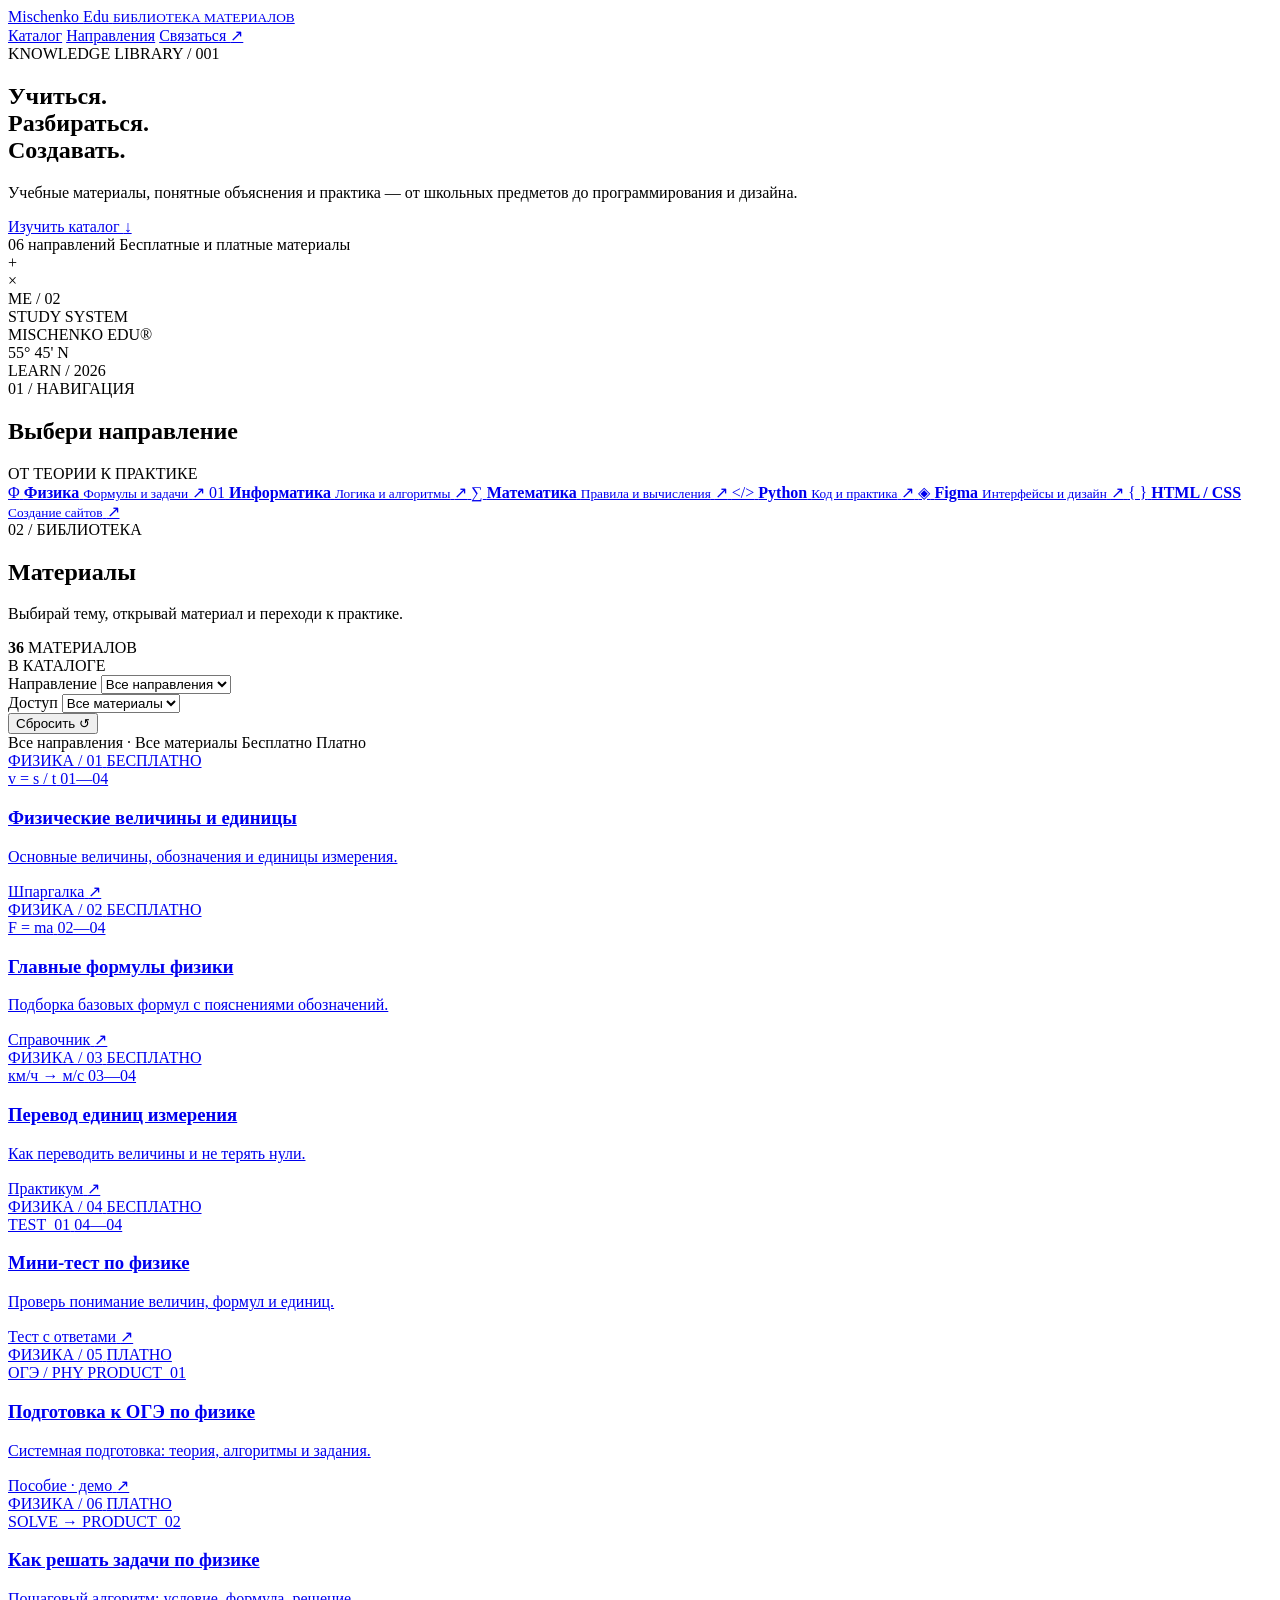
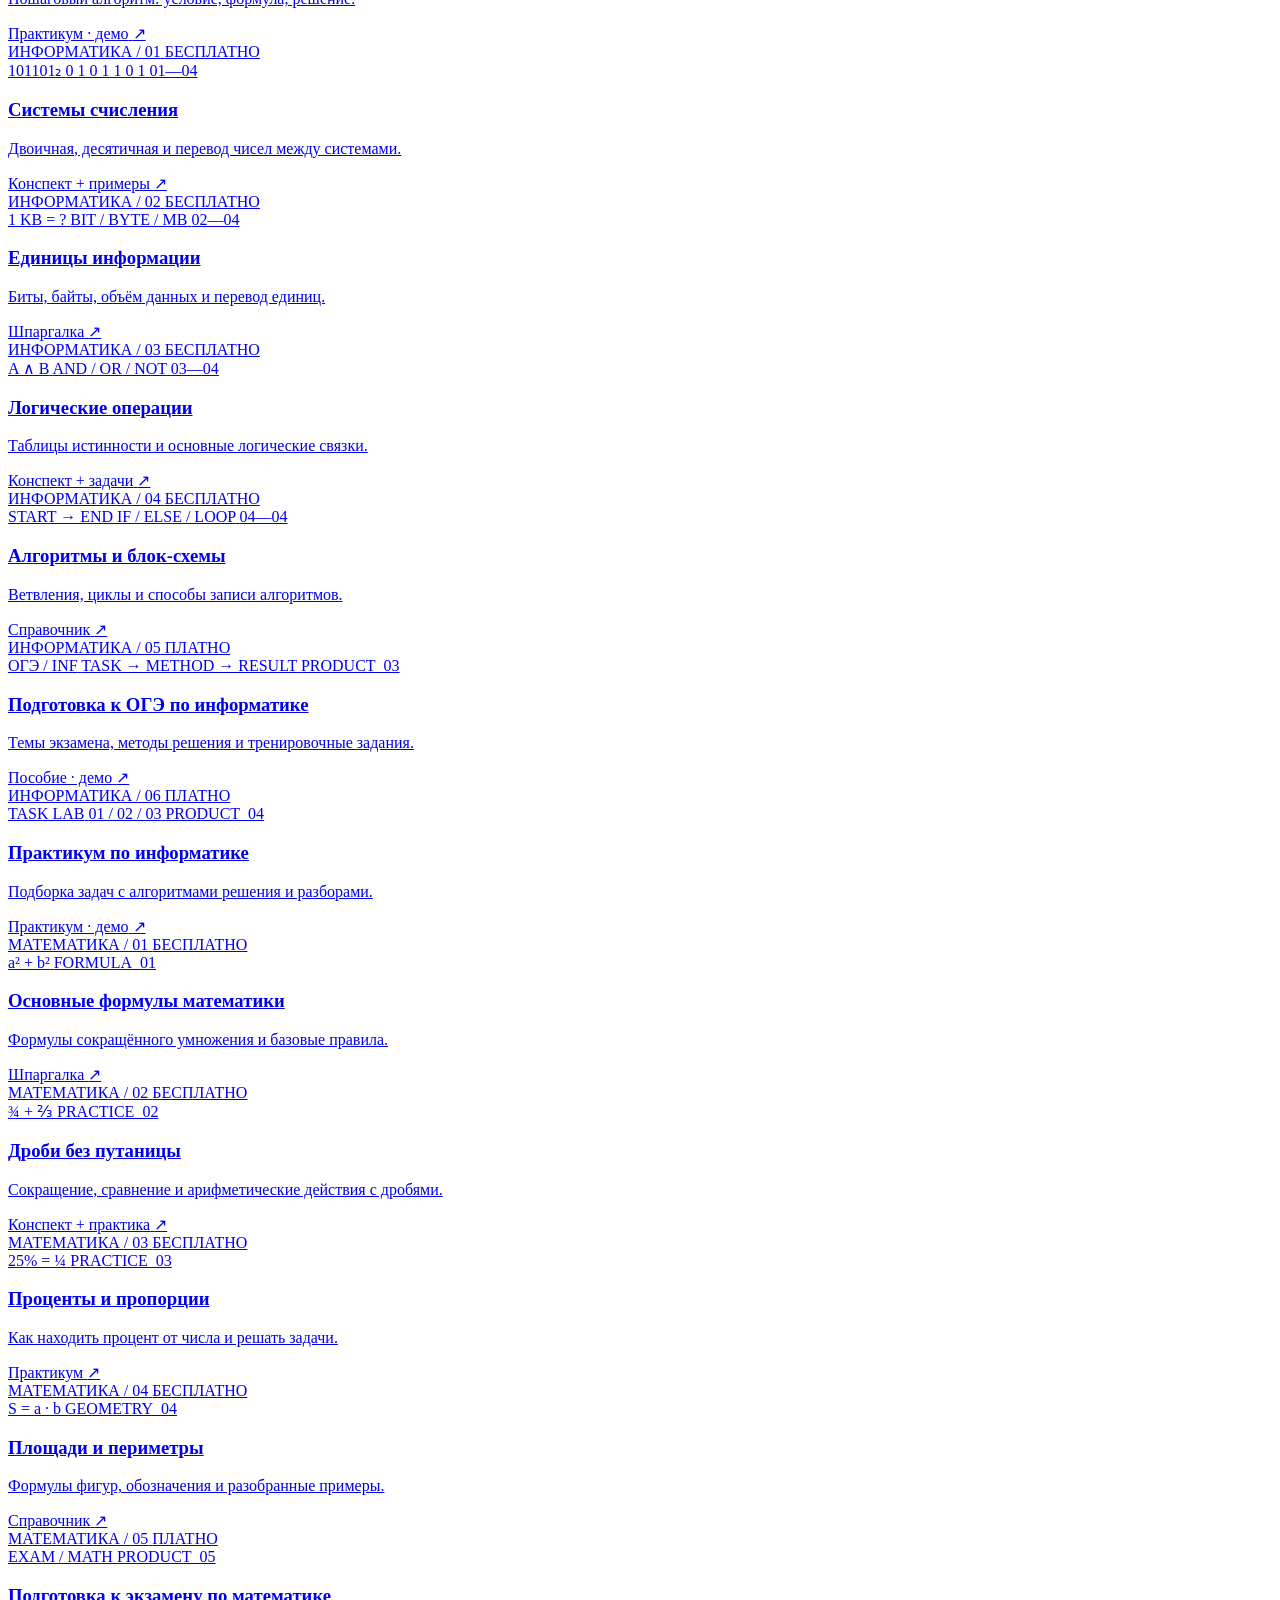
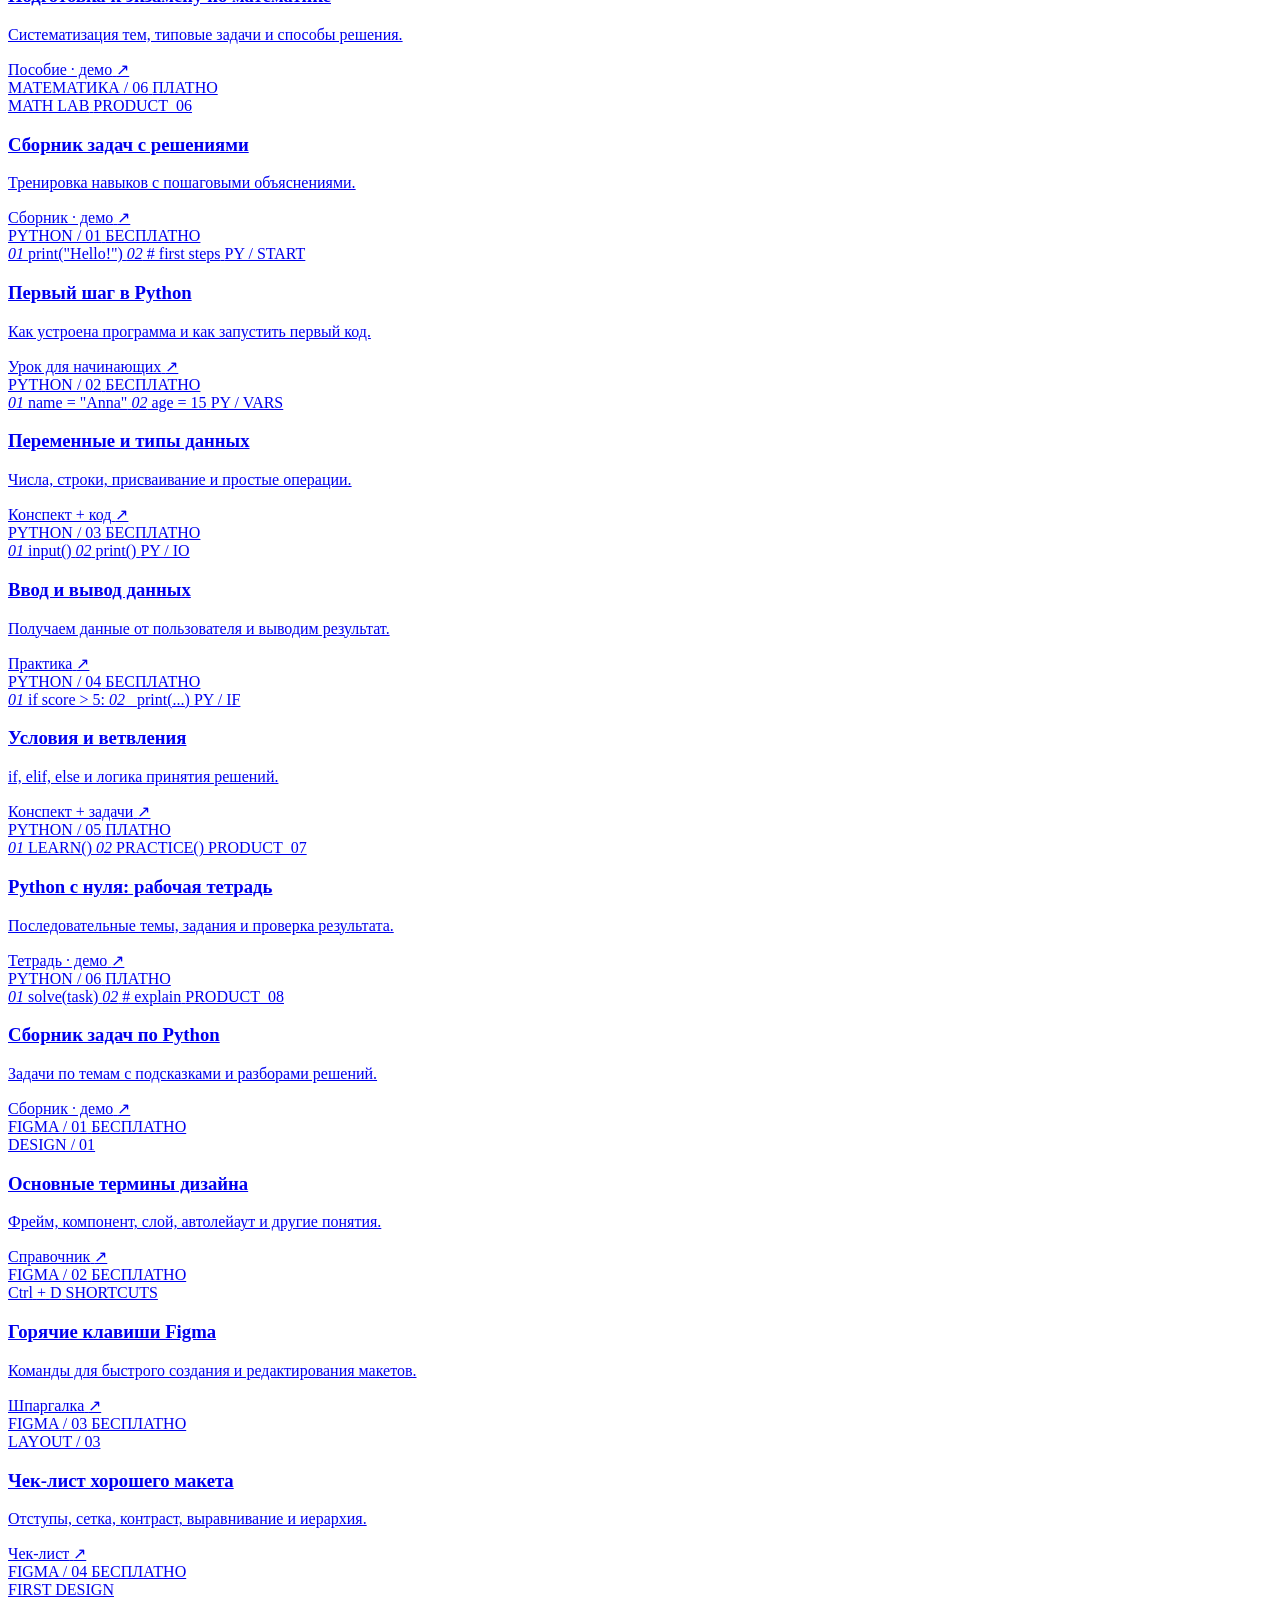
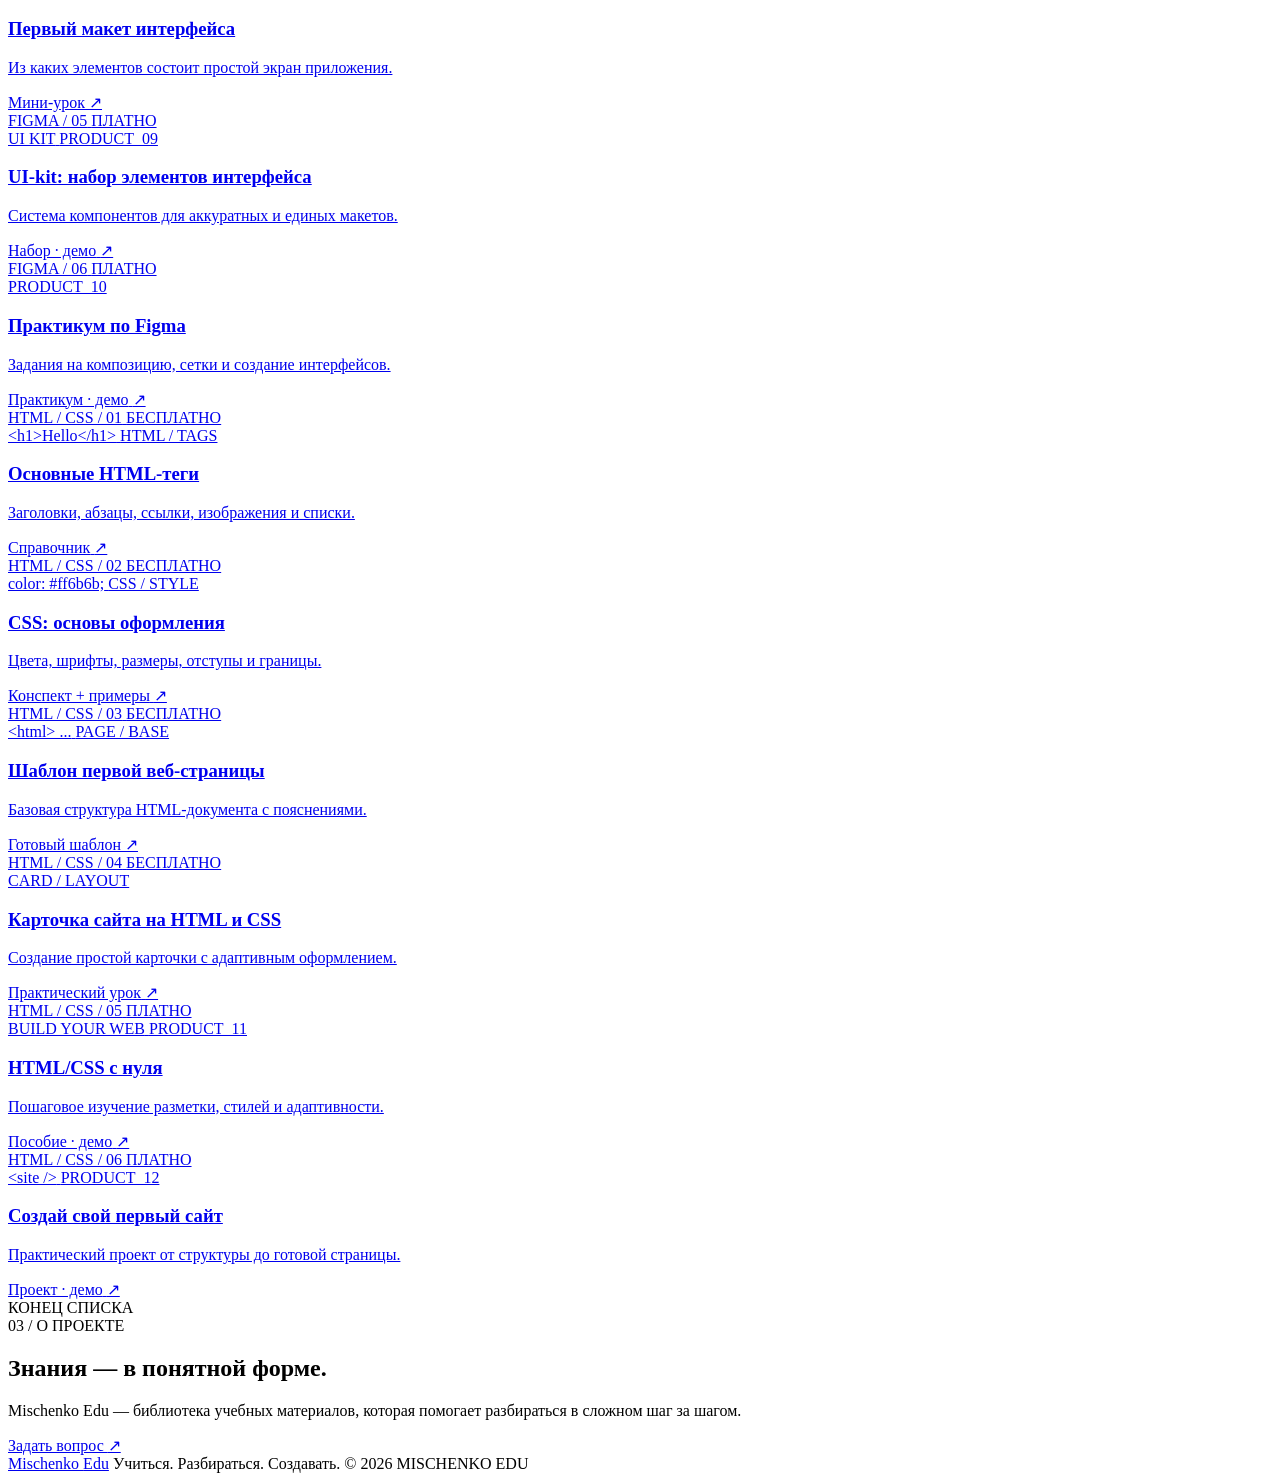
==== commit af628af7: "Update index.html" ====
--- a/index.html
+++ b/index.html
@@ -3,667 +3,1025 @@
 <html lang="ru">
 <head>
   <meta charset="UTF-8">
-  <meta name="viewport" content="width=device-width, initial-scale=1">
+  <meta name="viewport" content="width=device-width, initial-scale=1.0">
   <meta name="theme-color" content="#0c0a0f">
-  <title>Методическая библиотека — Mischenko Edu</title>
-  <meta name="description" content="Методические пособия по физике, информатике, математике, Python, Figma и HTML/CSS.">
+
+  <title>Mischenko Edu — библиотека учебных материалов</title>
+  <meta name="description" content="Учебные материалы по физике, информатике, математике, Python, Figma и HTML/CSS. Бесплатные пособия и авторские продукты Mischenko Edu.">
+
   <link rel="preconnect" href="https://fonts.googleapis.com">
-  <link href="https://fonts.googleapis.com/css2?family=Inter:wght@400;500;600;700;800&family=JetBrains+Mono:wght@400;500&display=swap" rel="stylesheet">
-
-  <style>
-    :root {
-      --bg: #0c0a0f;
-      --panel: #15121a;
-      --panel-hover: #1d1823;
-      --text: #f7f2fa;
-      --muted: #a49aaa;
-      --line: #302737;
-      --accent: #ff6b6b;
-      --lavender: #c5b5ff;
-      --mint: #a7e8ce;
-      --peach: #ffd0ad;
-    }
-
-    * { box-sizing: border-box; }
-
-    html { scroll-behavior: smooth; }
-
-    body {
-      margin: 0;
-      background: var(--bg);
-      color: var(--text);
-      font-family: Inter, sans-serif;
-      line-height: 1.6;
-    }
-
-    a { color: inherit; text-decoration: none; }
-
-    button, input { font: inherit; }
-
-    .container {
-      width: min(1100px, calc(100% - 40px));
-      margin: 0 auto;
-    }
-
-    header {
-      border-bottom: 1px solid var(--line);
-    }
-
-    .nav {
-      min-height: 76px;
-      display: flex;
-      align-items: center;
-      justify-content: space-between;
-      gap: 20px;
-    }
-
-    .logo {
-      font-size: 18px;
-      font-weight: 800;
-      letter-spacing: -0.7px;
-    }
-
-    .logo span { color: var(--accent); }
-
-    .nav-link {
-      color: var(--muted);
-      font-size: 14px;
-    }
-
-    .hero {
-      padding: 76px 0 48px;
-      max-width: 780px;
-    }
-
-    .eyebrow {
-      display: inline-flex;
-      align-items: center;
-      gap: 8px;
-      color: var(--mint);
-      font: 12px "JetBrains Mono", monospace;
-      text-transform: uppercase;
-      letter-spacing: 1.2px;
-    }
-
-    .dot {
-      width: 7px;
-      height: 7px;
-      border-radius: 50%;
-      background: var(--mint);
-    }
-
-    h1 {
-      margin: 18px 0;
-      font-size: clamp(38px, 6vw, 66px);
-      line-height: 1.06;
-      letter-spacing: -2.8px;
-    }
-
-    h1 span { color: var(--accent); }
-
-    .hero p {
-      max-width: 590px;
-      color: var(--muted);
-      font-size: 17px;
-    }
-
-    .stats {
-      display: flex;
-      flex-wrap: wrap;
-      gap: 10px;
-      margin-top: 28px;
-    }
-
-    .stat {
-      border: 1px solid var(--line);
-      border-radius: 999px;
-      padding: 8px 13px;
-      color: #ddd3e5;
-      font-size: 12px;
-    }
-
-    .section-heading {
-      display: flex;
-      justify-content: space-between;
-      align-items: end;
-      gap: 20px;
-      margin-bottom: 22px;
-    }
-
-    h2 {
-      margin: 0;
-      font-size: clamp(25px, 4vw, 34px);
-      letter-spacing: -1px;
-    }
-
-    .section-heading p {
-      margin: 5px 0 0;
-      color: var(--muted);
-      font-size: 14px;
-    }
-
-    .catalog { padding: 22px 0 70px; }
-
-    .toolbar {
-      display: flex;
-      flex-wrap: wrap;
-      gap: 9px;
-      margin: 25px 0 16px;
-    }
-
-    .filter {
-      border: 1px solid var(--line);
-      background: transparent;
-      color: var(--muted);
-      padding: 9px 14px;
-      border-radius: 999px;
-      cursor: pointer;
-      transition: .2s;
-      font-size: 13px;
-    }
-
-    .filter:hover {
-      color: var(--text);
-      border-color: var(--lavender);
-    }
-
-    .filter.active {
-      background: var(--text);
-      color: var(--bg);
-      border-color: var(--text);
-    }
-
-    .search {
-      width: 100%;
-      margin-bottom: 26px;
-      border: 1px solid var(--line);
-      background: var(--panel);
-      color: var(--text);
-      padding: 14px 16px;
-      border-radius: 12px;
-      outline: none;
-    }
-
-    .search:focus { border-color: var(--lavender); }
-
-    .search::placeholder { color: #817687; }
-
-    .grid {
-      display: grid;
-      grid-template-columns: repeat(3, minmax(0, 1fr));
-      gap: 17px;
-    }
-
-    .card {
-      display: flex;
-      flex-direction: column;
-      min-width: 0;
-      min-height: 340px;
-      overflow: hidden;
-      border: 1px solid var(--line);
-      border-radius: 18px;
-      background: var(--panel);
-      transition: transform .2s, border-color .2s, background .2s;
-    }
-
-    .card:hover {
-      transform: translateY(-4px);
-      border-color: #5a465f;
-      background: var(--panel-hover);
-    }
-
-    .cover {
-      min-height: 145px;
-      padding: 20px;
-      display: flex;
-      flex-direction: column;
-      justify-content: space-between;
-      background:
-        radial-gradient(ellipse at 80% 20%, #ff6b6b45, transparent 48%),
-        linear-gradient(135deg, #282033, #17131d);
-    }
-
-    .cover.lavender {
-      background: radial-gradient(ellipse at 80% 20%, #c5b5ff45, transparent 50%), #211a2b;
-    }
-
-    .cover.mint {
-      background: radial-gradient(ellipse at 80% 20%, #a7e8ce35, transparent 50%), #17251f;
-    }
-
-    .cover.peach {
-      background: radial-gradient(ellipse at 80% 20%, #ffd0ad35, transparent 50%), #292019;
-    }
-
-    .cover-code {
-      font: 12px "JetBrains Mono", monospace;
-      color: #c9bfd2;
-    }
-
-    .cover-symbol {
-      align-self: flex-end;
-      font-size: 35px;
-      font-weight: 800;
-      line-height: 1;
-      opacity: .9;
-    }
-
-    .card-body {
-      display: flex;
-      flex-direction: column;
-      flex: 1;
-      padding: 19px;
-    }
-
-    .tags {
-      display: flex;
-      flex-wrap: wrap;
-      gap: 7px;
-      margin-bottom: 12px;
-    }
-
-    .tag {
-      padding: 4px 8px;
-      border-radius: 6px;
-      background: #28212f;
-      color: var(--lavender);
-      font-size: 11px;
-    }
-
-    .tag.free {
-      background: #183027;
-      color: var(--mint);
-    }
-
-    .tag.paid {
-      background: #35251d;
-      color: var(--peach);
-    }
-
-    .tag.planned {
-      background: #29232e;
-      color: #c0b6c7;
-    }
-
-    .card h3 {
-      margin: 0 0 9px;
-      font-size: 18px;
-      line-height: 1.35;
-      letter-spacing: -.4px;
-    }
-
-    .card p {
-      margin: 0 0 18px;
-      color: var(--muted);
-      font-size: 13px;
-    }
-
-    .card-bottom {
-      margin-top: auto;
-      padding-top: 5px;
-    }
-
-    .action {
-      display: inline-flex;
-      justify-content: center;
-      align-items: center;
-      width: 100%;
-      padding: 12px 14px;
-      border-radius: 10px;
-      background: var(--accent);
-      color: #200f12;
-      font-size: 13px;
-      font-weight: 700;
-      transition: opacity .2s;
-    }
-
-    .action:hover { opacity: .85; }
-
-    .action.secondary {
-      background: transparent;
-      border: 1px solid var(--line);
-      color: var(--text);
-    }
-
-    .empty {
-      display: none;
-      padding: 38px 20px;
-      border: 1px dashed var(--line);
-      border-radius: 16px;
-      color: var(--muted);
-      text-align: center;
-    }
-
-    .notice {
-      margin-top: 28px;
-      padding: 20px;
-      border: 1px solid var(--line);
-      border-radius: 14px;
-      color: var(--muted);
-      font-size: 13px;
-    }
-
-    .notice strong { color: var(--text); }
-
-    footer {
-      border-top: 1px solid var(--line);
-      padding: 25px 0;
-      color: var(--muted);
-      font-size: 12px;
-    }
-
-    .footer-inner {
-      display: flex;
-      flex-wrap: wrap;
-      justify-content: space-between;
-      gap: 12px;
-    }
-
-    @media (max-width: 850px) {
-      .grid { grid-template-columns: repeat(2, minmax(0, 1fr)); }
-    }
-
-    @media (max-width: 560px) {
-      .container { width: min(100% - 28px, 1100px); }
-      .hero { padding-top: 54px; }
-      h1 { letter-spacing: -1.8px; }
-      .grid { grid-template-columns: 1fr; }
-      .card { min-height: 315px; }
-      .section-heading { align-items: start; flex-direction: column; }
-      .nav { min-height: 65px; }
-    }
-  </style>
+  <link rel="preconnect" href="https://fonts.gstatic.com" crossorigin>
+  <link href="https://fonts.googleapis.com/css2?family=Inter:wght@400;500;600;700;800&family=JetBrains+Mono:wght@400;500;600&display=swap" rel="stylesheet">
+
+  <link rel="stylesheet" href="style.css">
+  <script src="script.js" defer></script>
 </head>
 
 <body>
-  <header>
-    <div class="container nav">
-      <a class="logo" href="./">MISCHENKO <span>EDU</span></a>
-      <a class="nav-link" href="#catalog">Библиотека пособий ↗</a>
-    </div>
+  <div class="page-grid" aria-hidden="true"></div>
+
+  <header class="site-header">
+    <a class="brand" href="index.html" aria-label="Mischenko Edu — главная">
+      <span class="brand-mark">
+        <span></span><span></span><span></span><span></span>
+      </span>
+      <span class="brand-name">
+        Mischenko <span>Edu</span>
+        <small>БИБЛИОТЕКА МАТЕРИАЛОВ</small>
+      </span>
+    </a>
+
+    <nav class="header-nav" aria-label="Основная навигация">
+      <a class="nav-link active" href="#catalog">Каталог</a>
+      <a class="nav-link" href="#directions">Направления</a>
+      <a class="nav-contact" href="https://t.me/mischenko_edu" target="_blank" rel="noopener noreferrer">
+        Связаться <span>↗</span>
+      </a>
+    </nav>
   </header>
 
-  <main class="container">
-    <section class="hero">
-      <div class="eyebrow"><span class="dot"></span> Учиться понятнее</div>
-      <h1>Методическая<br><span>библиотека.</span></h1>
-      <p>
-        Пособия, шпаргалки и практические материалы для учёбы,
-        подготовки к экзаменам и освоения цифровых навыков.
-        Выбирайте направление и знакомьтесь с материалами.
-      </p>
-      <div class="stats">
-        <span class="stat">01 / Физика</span>
-        <span class="stat">02 / Информатика</span>
-        <span class="stat">03 / Математика</span>
-        <span class="stat">04 / Python</span>
-        <span class="stat">05 / Figma</span>
-        <span class="stat">06 / HTML/CSS</span>
+  <main>
+    <section class="hero" aria-labelledby="hero-title">
+      <div class="hero-copy">
+        <div class="eyebrow">
+          <span class="status-dot"></span>
+          KNOWLEDGE LIBRARY <span class="eyebrow-number">/ 001</span>
+        </div>
+
+        <h1 id="hero-title">
+          Учиться.<br>
+          Разбираться.<br>
+          <span class="accent-text">Создавать.</span>
+        </h1>
+
+        <p class="hero-description">
+          Учебные материалы, понятные объяснения и практика —
+          от школьных предметов до программирования и дизайна.
+        </p>
+
+        <a class="hero-link" href="#catalog">
+          Изучить каталог <span aria-hidden="true">↓</span>
+        </a>
+
+        <div class="hero-meta">
+          <span><i class="meta-square"></i> 06 направлений</span>
+          <span><i class="meta-circle"></i> Бесплатные и платные материалы</span>
+        </div>
+      </div>
+
+      <div class="hero-art" aria-hidden="true">
+        <div class="art-orbit orbit-one"></div>
+        <div class="art-orbit orbit-two"></div>
+        <div class="art-cross cross-one">+</div>
+        <div class="art-cross cross-two">×</div>
+        <div class="art-line line-one"></div>
+        <div class="art-line line-two"></div>
+
+        <div class="art-card art-card-back">
+          <span>ME / 02</span>
+          <div class="art-mini-grid"></div>
+        </div>
+
+        <div class="art-card art-card-front">
+          <span class="art-card-label">STUDY SYSTEM</span>
+          <div class="art-symbol">
+            <span></span><span></span><span></span>
+            <span></span><span></span><span></span>
+            <span></span><span></span><span></span>
+          </div>
+          <div class="art-card-bottom">
+            <span>MISCHENKO</span>
+            <span>EDU®</span>
+          </div>
+        </div>
+
+        <div class="art-coordinate coordinate-one">55° 45' N</div>
+        <div class="art-coordinate coordinate-two">LEARN / 2026</div>
       </div>
     </section>
 
-    <section class="catalog" id="catalog">
+    <section class="direction-section" id="directions">
       <div class="section-heading">
         <div>
-          <h2>Каталог пособий</h2>
-          <p>Выберите направление или найдите материал по названию.</p>
+          <span class="section-index">01 / НАВИГАЦИЯ</span>
+          <h2>Выбери направление</h2>
         </div>
-      </div>
-
-      <div class="toolbar" id="typeFilters">
-        <button class="filter active" data-type="all">Все материалы</button>
-        <button class="filter" data-type="free">Бесплатные</button>
-        <button class="filter" data-type="paid">Платные</button>
-      </div>
-
-      <div class="toolbar" id="subjectFilters">
-        <button class="filter active" data-subject="all">Все направления</button>
-        <button class="filter" data-subject="physics">Физика</button>
-        <button class="filter" data-subject="informatics">Информатика</button>
-        <button class="filter" data-subject="math">Математика</button>
-        <button class="filter" data-subject="python">Python</button>
-        <button class="filter" data-subject="figma">Figma</button>
-        <button class="filter" data-subject="web">HTML/CSS</button>
-      </div>
-
-      <input
-        class="search"
-        id="search"
-        type="search"
-        placeholder="Например, ОГЭ, формулы, Python..."
-        aria-label="Поиск по пособиям"
-      >
-
-      <div class="grid" id="cards">
-
-        <article class="card" data-subject="physics" data-type="planned"
-          data-search="огэ физика подготовка экзамен">
-          <div class="cover">
-            <span class="cover-code">PHYSICS / EXAM</span>
-            <span class="cover-symbol">F = ma</span>
-          </div>
-          <div class="card-body">
-            <div class="tags">
-              <span class="tag">Физика</span>
-              <span class="tag">ОГЭ</span>
-              <span class="tag planned">Демо готовится</span>
-            </div>
+        <span class="section-aside">ОТ ТЕОРИИ К ПРАКТИКЕ</span>
+      </div>
+
+      <div class="direction-grid">
+        <a class="direction-tile" href="#catalog" data-direction-link="physics">
+          <span class="direction-icon icon-physics">Φ</span>
+          <span class="direction-info">
+            <strong>Физика</strong>
+            <small>Формулы и задачи</small>
+          </span>
+          <span class="direction-arrow">↗</span>
+        </a>
+
+        <a class="direction-tile" href="#catalog" data-direction-link="informatics">
+          <span class="direction-icon icon-informatics">01</span>
+          <span class="direction-info">
+            <strong>Информатика</strong>
+            <small>Логика и алгоритмы</small>
+          </span>
+          <span class="direction-arrow">↗</span>
+        </a>
+
+        <a class="direction-tile" href="#catalog" data-direction-link="math">
+          <span class="direction-icon icon-math">∑</span>
+          <span class="direction-info">
+            <strong>Математика</strong>
+            <small>Правила и вычисления</small>
+          </span>
+          <span class="direction-arrow">↗</span>
+        </a>
+
+        <a class="direction-tile" href="#catalog" data-direction-link="python">
+          <span class="direction-icon icon-python">&lt;/&gt;</span>
+          <span class="direction-info">
+            <strong>Python</strong>
+            <small>Код и практика</small>
+          </span>
+          <span class="direction-arrow">↗</span>
+        </a>
+
+        <a class="direction-tile" href="#catalog" data-direction-link="figma">
+          <span class="direction-icon icon-figma">◈</span>
+          <span class="direction-info">
+            <strong>Figma</strong>
+            <small>Интерфейсы и дизайн</small>
+          </span>
+          <span class="direction-arrow">↗</span>
+        </a>
+
+        <a class="direction-tile" href="#catalog" data-direction-link="html">
+          <span class="direction-icon icon-html">{ }</span>
+          <span class="direction-info">
+            <strong>HTML / CSS</strong>
+            <small>Создание сайтов</small>
+          </span>
+          <span class="direction-arrow">↗</span>
+        </a>
+      </div>
+    </section>
+
+    <section class="catalog-section" id="catalog">
+      <div class="section-heading catalog-heading">
+        <div>
+          <span class="section-index">02 / БИБЛИОТЕКА</span>
+          <h2>Материалы</h2>
+          <p class="section-description">
+            Выбирай тему, открывай материал и переходи к практике.
+          </p>
+        </div>
+
+        <div class="catalog-total">
+          <strong id="visibleCount">36</strong>
+          <span>МАТЕРИАЛОВ<br>В КАТАЛОГЕ</span>
+        </div>
+      </div>
+
+      <div class="filter-bar" aria-label="Фильтры каталога">
+        <div class="filter-control">
+          <label for="directionFilter">Направление</label>
+          <select id="directionFilter">
+            <option value="all">Все направления</option>
+            <option value="physics">Физика</option>
+            <option value="informatics">Информатика</option>
+            <option value="math">Математика</option>
+            <option value="python">Python</option>
+            <option value="figma">Figma</option>
+            <option value="html">HTML / CSS</option>
+          </select>
+        </div>
+
+        <span class="filter-divider" aria-hidden="true"></span>
+
+        <div class="filter-control">
+          <label for="accessFilter">Доступ</label>
+          <select id="accessFilter">
+            <option value="all">Все материалы</option>
+            <option value="free">Бесплатно</option>
+            <option value="paid">Платно</option>
+          </select>
+        </div>
+
+        <button class="reset-filters" id="resetFilters" type="button">
+          Сбросить <span>↺</span>
+        </button>
+      </div>
+
+      <div class="catalog-status">
+        <span id="filterSummary">Все направления · Все материалы</span>
+        <span class="status-legend">
+          <span><i class="legend-free"></i> Бесплатно</span>
+          <span><i class="legend-paid"></i> Платно</span>
+        </span>
+      </div>
+
+      <div class="catalog-grid" id="catalogGrid">
+
+        <!-- ФИЗИКА -->
+
+        <a class="material-card" href="materials/physics/units/index.html"
+           data-category="physics" data-access="free">
+          <div class="card-top">
+            <span class="card-category">ФИЗИКА / 01</span>
+            <span class="access-badge free">БЕСПЛАТНО</span>
+          </div>
+          <div class="card-visual visual-physics">
+            <span class="visual-formula">v = s / t</span>
+            <span class="visual-orbit"></span>
+            <span class="visual-coordinate">01—04</span>
+          </div>
+          <div class="card-content">
+            <h3>Физические величины и единицы</h3>
+            <p>Основные величины, обозначения и единицы измерения.</p>
+            <div class="card-bottom">
+              <span class="material-type">Шпаргалка</span>
+              <span class="card-arrow">↗</span>
+            </div>
+          </div>
+        </a>
+
+        <a class="material-card" href="materials/physics/formulas/index.html"
+           data-category="physics" data-access="free">
+          <div class="card-top">
+            <span class="card-category">ФИЗИКА / 02</span>
+            <span class="access-badge free">БЕСПЛАТНО</span>
+          </div>
+          <div class="card-visual visual-physics">
+            <span class="visual-formula">F = ma</span>
+            <span class="visual-orbit"></span>
+            <span class="visual-coordinate">02—04</span>
+          </div>
+          <div class="card-content">
+            <h3>Главные формулы физики</h3>
+            <p>Подборка базовых формул с пояснениями обозначений.</p>
+            <div class="card-bottom">
+              <span class="material-type">Справочник</span>
+              <span class="card-arrow">↗</span>
+            </div>
+          </div>
+        </a>
+
+        <a class="material-card" href="materials/physics/units-conversion/index.html"
+           data-category="physics" data-access="free">
+          <div class="card-top">
+            <span class="card-category">ФИЗИКА / 03</span>
+            <span class="access-badge free">БЕСПЛАТНО</span>
+          </div>
+          <div class="card-visual visual-physics">
+            <span class="visual-formula">км/ч → м/с</span>
+            <span class="visual-orbit"></span>
+            <span class="visual-coordinate">03—04</span>
+          </div>
+          <div class="card-content">
+            <h3>Перевод единиц измерения</h3>
+            <p>Как переводить величины и не терять нули.</p>
+            <div class="card-bottom">
+              <span class="material-type">Практикум</span>
+              <span class="card-arrow">↗</span>
+            </div>
+          </div>
+        </a>
+
+        <a class="material-card" href="materials/physics/mini-test/index.html"
+           data-category="physics" data-access="free">
+          <div class="card-top">
+            <span class="card-category">ФИЗИКА / 04</span>
+            <span class="access-badge free">БЕСПЛАТНО</span>
+          </div>
+          <div class="card-visual visual-physics">
+            <span class="visual-formula">TEST_01</span>
+            <span class="visual-orbit"></span>
+            <span class="visual-coordinate">04—04</span>
+          </div>
+          <div class="card-content">
+            <h3>Мини-тест по физике</h3>
+            <p>Проверь понимание величин, формул и единиц.</p>
+            <div class="card-bottom">
+              <span class="material-type">Тест с ответами</span>
+              <span class="card-arrow">↗</span>
+            </div>
+          </div>
+        </a>
+
+        <a class="material-card" href="demos/physics-oge/index.html"
+           data-category="physics" data-access="paid">
+          <div class="card-top">
+            <span class="card-category">ФИЗИКА / 05</span>
+            <span class="access-badge paid">ПЛАТНО</span>
+          </div>
+          <div class="card-visual visual-physics visual-featured">
+            <span class="visual-formula">ОГЭ / PHY</span>
+            <span class="visual-orbit"></span>
+            <span class="visual-coordinate">PRODUCT_01</span>
+          </div>
+          <div class="card-content">
             <h3>Подготовка к ОГЭ по физике</h3>
-            <p>Методическое пособие для системной подготовки к экзамену. Содержание и демоверсия будут добавлены отдельно.</p>
-            <div class="card-bottom">
-              <a class="action secondary" href="#" data-demo="physics-oge">Ознакомиться →</a>
-            </div>
-          </div>
-        </article>
-
-        <article class="card" data-subject="physics" data-type="free"
-          data-search="физика формулы единицы измерения">
-          <div class="cover mint">
-            <span class="cover-code">PHYSICS / NOTES</span>
-            <span class="cover-symbol">Σ F</span>
-          </div>
-          <div class="card-body">
-            <div class="tags">
-              <span class="tag">Физика</span>
-              <span class="tag free">Бесплатный материал</span>
-            </div>
-            <h3>Формулы и единицы измерения</h3>
-            <p>Планируемая краткая памятка для повторения основных формул и физических величин.</p>
-            <div class="card-bottom">
-              <a class="action secondary" href="#" data-demo="physics-formulas">Ознакомиться →</a>
-            </div>
-          </div>
-        </article>
-
-        <article class="card" data-subject="informatics" data-type="free"
-          data-search="информатика системы счисления двоичная">
-          <div class="cover lavender">
-            <span class="cover-code">CS / NUMBER SYSTEMS</span>
-            <span class="cover-symbol">10101</span>
-          </div>
-          <div class="card-body">
-            <div class="tags">
-              <span class="tag">Информатика</span>
-              <span class="tag free">Бесплатный материал</span>
-            </div>
+            <p>Системная подготовка: теория, алгоритмы и задания.</p>
+            <div class="card-bottom">
+              <span class="material-type">Пособие · демо</span>
+              <span class="card-arrow">↗</span>
+            </div>
+          </div>
+        </a>
+
+        <a class="material-card" href="demos/physics/problem-solving/index.html"
+           data-category="physics" data-access="paid">
+          <div class="card-top">
+            <span class="card-category">ФИЗИКА / 06</span>
+            <span class="access-badge paid">ПЛАТНО</span>
+          </div>
+          <div class="card-visual visual-physics">
+            <span class="visual-formula">SOLVE →</span>
+            <span class="visual-orbit"></span>
+            <span class="visual-coordinate">PRODUCT_02</span>
+          </div>
+          <div class="card-content">
+            <h3>Как решать задачи по физике</h3>
+            <p>Пошаговый алгоритм: условие, формула, решение.</p>
+            <div class="card-bottom">
+              <span class="material-type">Практикум · демо</span>
+              <span class="card-arrow">↗</span>
+            </div>
+          </div>
+        </a>
+
+        <!-- ИНФОРМАТИКА -->
+
+        <a class="material-card" href="materials/informatics/number-systems/index.html"
+           data-category="informatics" data-access="free">
+          <div class="card-top">
+            <span class="card-category">ИНФОРМАТИКА / 01</span>
+            <span class="access-badge free">БЕСПЛАТНО</span>
+          </div>
+          <div class="card-visual visual-informatics">
+            <span class="visual-formula">101101₂</span>
+            <span class="visual-binary">0 1 0 1 1 0 1</span>
+            <span class="visual-coordinate">01—04</span>
+          </div>
+          <div class="card-content">
             <h3>Системы счисления</h3>
-            <p>Планируемая памятка с объяснениями и примерами перевода чисел.</p>
-            <div class="card-bottom">
-              <a class="action secondary" href="#" data-demo="number-systems">Ознакомиться →</a>
-            </div>
-          </div>
-        </article>
-
-        <article class="card" data-subject="math" data-type="free"
-          data-search="математика формулы дроби проценты">
-          <div class="cover peach">
-            <span class="cover-code">MATH / FORMULAS</span>
-            <span class="cover-symbol">x²</span>
-          </div>
-          <div class="card-body">
-            <div class="tags">
-              <span class="tag">Математика</span>
-              <span class="tag free">Бесплатный материал</span>
-            </div>
-            <h3>Математические формулы</h3>
-            <p>Планируемая шпаргалка для повторения основных формул и правил.</p>
-            <div class="card-bottom">
-              <a class="action secondary" href="#" data-demo="math-formulas">Ознакомиться →</a>
-            </div>
-          </div>
-        </article>
-
-        <article class="card" data-subject="python" data-type="free"
-          data-search="python программирование новичок первые шаги">
-          <div class="cover mint">
-            <span class="cover-code">PYTHON / START</span>
-            <span class="cover-symbol">{ }</span>
-          </div>
-          <div class="card-body">
-            <div class="tags">
-              <span class="tag">Python</span>
-              <span class="tag free">Бесплатный материал</span>
-            </div>
-            <h3>Python: первые шаги</h3>
-            <p>Планируемый вводный материал с первыми командами и простыми задачами.</p>
-            <div class="card-bottom">
-              <a class="action secondary" href="#" data-demo="python-from-zero">Ознакомиться →</a>
-            </div>
-          </div>
-        </article>
-
-        <article class="card" data-subject="figma" data-type="free"
-          data-search="figma дизайн интерфейс макет">
-          <div class="cover lavender">
-            <span class="cover-code">FIGMA / DESIGN</span>
-            <span class="cover-symbol">◈</span>
-          </div>
-          <div class="card-body">
-            <div class="tags">
-              <span class="tag">Figma</span>
-              <span class="tag free">Бесплатный материал</span>
-            </div>
-            <h3>Знакомство с Figma</h3>
-            <p>Планируемый стартовый материал по интерфейсу и созданию первого макета.</p>
-            <div class="card-bottom">
-              <a class="action secondary" href="#" data-demo="figma-basics">Ознакомиться →</a>
-            </div>
-          </div>
-        </article>
-
-        <article class="card" data-subject="web" data-type="free"
-          data-search="html css сайт веб разработка">
-          <div class="cover peach">
-            <span class="cover-code">WEB / FIRST SITE</span>
-            <span class="cover-symbol">&lt;/&gt;</span>
-          </div>
-          <div class="card-body">
-            <div class="tags">
-              <span class="tag">HTML/CSS</span>
-              <span class="tag free">Бесплатный материал</span>
-            </div>
-            <h3>Создаём первый сайт</h3>
-            <p>Планируемый материал по базовым HTML-тегам и оформлению страницы с помощью CSS.</p>
-            <div class="card-bottom">
-              <a class="action secondary" href="#" data-demo="html-css-first-site">Ознакомиться →</a>
-            </div>
-          </div>
-        </article>
-
-      </div>
-
-      <div class="empty" id="empty">
-        По вашему запросу пока ничего не найдено.
-        Попробуйте изменить фильтры.
-      </div>
-
-      <div class="notice">
-        <strong>Библиотека пополняется.</strong>
-        Названия и описания бесплатных материалов сейчас являются планом.
-        Полные пособия, демоверсии и платный каталог будут добавляться по мере подготовки.
-      </div>
+            <p>Двоичная, десятичная и перевод чисел между системами.</p>
+            <div class="card-bottom">
+              <span class="material-type">Конспект + примеры</span>
+              <span class="card-arrow">↗</span>
+            </div>
+          </div>
+        </a>
+
+        <a class="material-card" href="materials/informatics/information-units/index.html"
+           data-category="informatics" data-access="free">
+          <div class="card-top">
+            <span class="card-category">ИНФОРМАТИКА / 02</span>
+            <span class="access-badge free">БЕСПЛАТНО</span>
+          </div>
+          <div class="card-visual visual-informatics">
+            <span class="visual-formula">1 KB = ?</span>
+            <span class="visual-binary">BIT / BYTE / MB</span>
+            <span class="visual-coordinate">02—04</span>
+          </div>
+          <div class="card-content">
+            <h3>Единицы информации</h3>
+            <p>Биты, байты, объём данных и перевод единиц.</p>
+            <div class="card-bottom">
+              <span class="material-type">Шпаргалка</span>
+              <span class="card-arrow">↗</span>
+            </div>
+          </div>
+        </a>
+
+        <a class="material-card" href="materials/informatics/logic/index.html"
+           data-category="informatics" data-access="free">
+          <div class="card-top">
+            <span class="card-category">ИНФОРМАТИКА / 03</span>
+            <span class="access-badge free">БЕСПЛАТНО</span>
+          </div>
+          <div class="card-visual visual-informatics">
+            <span class="visual-formula">A ∧ B</span>
+            <span class="visual-binary">AND / OR / NOT</span>
+            <span class="visual-coordinate">03—04</span>
+          </div>
+          <div class="card-content">
+            <h3>Логические операции</h3>
+            <p>Таблицы истинности и основные логические связки.</p>
+            <div class="card-bottom">
+              <span class="material-type">Конспект + задачи</span>
+              <span class="card-arrow">↗</span>
+            </div>
+          </div>
+        </a>
+
+        <a class="material-card" href="materials/informatics/algorithms/index.html"
+           data-category="informatics" data-access="free">
+          <div class="card-top">
+            <span class="card-category">ИНФОРМАТИКА / 04</span>
+            <span class="access-badge free">БЕСПЛАТНО</span>
+          </div>
+          <div class="card-visual visual-informatics">
+            <span class="visual-formula">START → END</span>
+            <span class="visual-binary">IF / ELSE / LOOP</span>
+            <span class="visual-coordinate">04—04</span>
+          </div>
+          <div class="card-content">
+            <h3>Алгоритмы и блок-схемы</h3>
+            <p>Ветвления, циклы и способы записи алгоритмов.</p>
+            <div class="card-bottom">
+              <span class="material-type">Справочник</span>
+              <span class="card-arrow">↗</span>
+            </div>
+          </div>
+        </a>
+
+        <a class="material-card" href="demos/informatics-oge/index.html"
+           data-category="informatics" data-access="paid">
+          <div class="card-top">
+            <span class="card-category">ИНФОРМАТИКА / 05</span>
+            <span class="access-badge paid">ПЛАТНО</span>
+          </div>
+          <div class="card-visual visual-informatics visual-featured">
+            <span class="visual-formula">ОГЭ / INF</span>
+            <span class="visual-binary">TASK → METHOD → RESULT</span>
+            <span class="visual-coordinate">PRODUCT_03</span>
+          </div>
+          <div class="card-content">
+            <h3>Подготовка к ОГЭ по информатике</h3>
+            <p>Темы экзамена, методы решения и тренировочные задания.</p>
+            <div class="card-bottom">
+              <span class="material-type">Пособие · демо</span>
+              <span class="card-arrow">↗</span>
+            </div>
+          </div>
+        </a>
+
+        <a class="material-card" href="demos/informatics-tasks/index.html"
+           data-category="informatics" data-access="paid">
+          <div class="card-top">
+            <span class="card-category">ИНФОРМАТИКА / 06</span>
+            <span class="access-badge paid">ПЛАТНО</span>
+          </div>
+          <div class="card-visual visual-informatics">
+            <span class="visual-formula">TASK LAB</span>
+            <span class="visual-binary">01 / 02 / 03</span>
+            <span class="visual-coordinate">PRODUCT_04</span>
+          </div>
+          <div class="card-content">
+            <h3>Практикум по информатике</h3>
+            <p>Подборка задач с алгоритмами решения и разборами.</p>
+            <div class="card-bottom">
+              <span class="material-type">Практикум · демо</span>
+              <span class="card-arrow">↗</span>
+            </div>
+          </div>
+        </a>
+
+        <!-- МАТЕМАТИКА -->
+
+        <a class="material-card" href="materials/math/formulas/index.html"
+           data-category="math" data-access="free">
+          <div class="card-top">
+            <span class="card-category">МАТЕМАТИКА / 01</span>
+            <span class="access-badge free">БЕСПЛАТНО</span>
+          </div>
+          <div class="card-visual visual-math">
+            <span class="visual-formula">a² + b²</span>
+            <span class="visual-coordinate">FORMULA_01</span>
+          </div>
+          <div class="card-content">
+            <h3>Основные формулы математики</h3>
+            <p>Формулы сокращённого умножения и базовые правила.</p>
+            <div class="card-bottom">
+              <span class="material-type">Шпаргалка</span>
+              <span class="card-arrow">↗</span>
+            </div>
+          </div>
+        </a>
+
+        <a class="material-card" href="materials/math/fractions/index.html"
+           data-category="math" data-access="free">
+          <div class="card-top">
+            <span class="card-category">МАТЕМАТИКА / 02</span>
+            <span class="access-badge free">БЕСПЛАТНО</span>
+          </div>
+          <div class="card-visual visual-math">
+            <span class="visual-formula">¾ + ⅔</span>
+            <span class="visual-coordinate">PRACTICE_02</span>
+          </div>
+          <div class="card-content">
+            <h3>Дроби без путаницы</h3>
+            <p>Сокращение, сравнение и арифметические действия с дробями.</p>
+            <div class="card-bottom">
+              <span class="material-type">Конспект + практика</span>
+              <span class="card-arrow">↗</span>
+            </div>
+          </div>
+        </a>
+
+        <a class="material-card" href="materials/math/percentages/index.html"
+           data-category="math" data-access="free">
+          <div class="card-top">
+            <span class="card-category">МАТЕМАТИКА / 03</span>
+            <span class="access-badge free">БЕСПЛАТНО</span>
+          </div>
+          <div class="card-visual visual-math">
+            <span class="visual-formula">25% = ¼</span>
+            <span class="visual-coordinate">PRACTICE_03</span>
+          </div>
+          <div class="card-content">
+            <h3>Проценты и пропорции</h3>
+            <p>Как находить процент от числа и решать задачи.</p>
+            <div class="card-bottom">
+              <span class="material-type">Практикум</span>
+              <span class="card-arrow">↗</span>
+            </div>
+          </div>
+        </a>
+
+        <a class="material-card" href="materials/math/geometry/index.html"
+           data-category="math" data-access="free">
+          <div class="card-top">
+            <span class="card-category">МАТЕМАТИКА / 04</span>
+            <span class="access-badge free">БЕСПЛАТНО</span>
+          </div>
+          <div class="card-visual visual-math">
+            <span class="visual-formula">S = a · b</span>
+            <span class="visual-coordinate">GEOMETRY_04</span>
+          </div>
+          <div class="card-content">
+            <h3>Площади и периметры</h3>
+            <p>Формулы фигур, обозначения и разобранные примеры.</p>
+            <div class="card-bottom">
+              <span class="material-type">Справочник</span>
+              <span class="card-arrow">↗</span>
+            </div>
+          </div>
+        </a>
+
+        <a class="material-card" href="demos/math-exam/index.html"
+           data-category="math" data-access="paid">
+          <div class="card-top">
+            <span class="card-category">МАТЕМАТИКА / 05</span>
+            <span class="access-badge paid">ПЛАТНО</span>
+          </div>
+          <div class="card-visual visual-math visual-featured">
+            <span class="visual-formula">EXAM / MATH</span>
+            <span class="visual-coordinate">PRODUCT_05</span>
+          </div>
+          <div class="card-content">
+            <h3>Подготовка к экзамену по математике</h3>
+            <p>Систематизация тем, типовые задачи и способы решения.</p>
+            <div class="card-bottom">
+              <span class="material-type">Пособие · демо</span>
+              <span class="card-arrow">↗</span>
+            </div>
+          </div>
+        </a>
+
+        <a class="material-card" href="demos/math-practice/index.html"
+           data-category="math" data-access="paid">
+          <div class="card-top">
+            <span class="card-category">МАТЕМАТИКА / 06</span>
+            <span class="access-badge paid">ПЛАТНО</span>
+          </div>
+          <div class="card-visual visual-math">
+            <span class="visual-formula">MATH LAB</span>
+            <span class="visual-coordinate">PRODUCT_06</span>
+          </div>
+          <div class="card-content">
+            <h3>Сборник задач с решениями</h3>
+            <p>Тренировка навыков с пошаговыми объяснениями.</p>
+            <div class="card-bottom">
+              <span class="material-type">Сборник · демо</span>
+              <span class="card-arrow">↗</span>
+            </div>
+          </div>
+        </a>
+
+        <!-- PYTHON -->
+
+        <a class="material-card" href="materials/python/first-steps/index.html"
+           data-category="python" data-access="free">
+          <div class="card-top">
+            <span class="card-category">PYTHON / 01</span>
+            <span class="access-badge free">БЕСПЛАТНО</span>
+          </div>
+          <div class="card-visual visual-python">
+            <span class="code-line"><i>01</i> print("Hello!")</span>
+            <span class="code-line"><i>02</i> # first steps</span>
+            <span class="visual-coordinate">PY / START</span>
+          </div>
+          <div class="card-content">
+            <h3>Первый шаг в Python</h3>
+            <p>Как устроена программа и как запустить первый код.</p>
+            <div class="card-bottom">
+              <span class="material-type">Урок для начинающих</span>
+              <span class="card-arrow">↗</span>
+            </div>
+          </div>
+        </a>
+
+        <a class="material-card" href="materials/python/variables/index.html"
+           data-category="python" data-access="free">
+          <div class="card-top">
+            <span class="card-category">PYTHON / 02</span>
+            <span class="access-badge free">БЕСПЛАТНО</span>
+          </div>
+          <div class="card-visual visual-python">
+            <span class="code-line"><i>01</i> name = "Anna"</span>
+            <span class="code-line"><i>02</i> age = 15</span>
+            <span class="visual-coordinate">PY / VARS</span>
+          </div>
+          <div class="card-content">
+            <h3>Переменные и типы данных</h3>
+            <p>Числа, строки, присваивание и простые операции.</p>
+            <div class="card-bottom">
+              <span class="material-type">Конспект + код</span>
+              <span class="card-arrow">↗</span>
+            </div>
+          </div>
+        </a>
+
+        <a class="material-card" href="materials/python/input-output/index.html"
+           data-category="python" data-access="free">
+          <div class="card-top">
+            <span class="card-category">PYTHON / 03</span>
+            <span class="access-badge free">БЕСПЛАТНО</span>
+          </div>
+          <div class="card-visual visual-python">
+            <span class="code-line"><i>01</i> input()</span>
+            <span class="code-line"><i>02</i> print()</span>
+            <span class="visual-coordinate">PY / IO</span>
+          </div>
+          <div class="card-content">
+            <h3>Ввод и вывод данных</h3>
+            <p>Получаем данные от пользователя и выводим результат.</p>
+            <div class="card-bottom">
+              <span class="material-type">Практика</span>
+              <span class="card-arrow">↗</span>
+            </div>
+          </div>
+        </a>
+
+        <a class="material-card" href="materials/python/conditions/index.html"
+           data-category="python" data-access="free">
+          <div class="card-top">
+            <span class="card-category">PYTHON / 04</span>
+            <span class="access-badge free">БЕСПЛАТНО</span>
+          </div>
+          <div class="card-visual visual-python">
+            <span class="code-line"><i>01</i> if score &gt; 5:</span>
+            <span class="code-line"><i>02</i> &nbsp;&nbsp;print(...)</span>
+            <span class="visual-coordinate">PY / IF</span>
+          </div>
+          <div class="card-content">
+            <h3>Условия и ветвления</h3>
+            <p>if, elif, else и логика принятия решений.</p>
+            <div class="card-bottom">
+              <span class="material-type">Конспект + задачи</span>
+              <span class="card-arrow">↗</span>
+            </div>
+          </div>
+        </a>
+
+        <a class="material-card" href="demos/python-workbook/index.html"
+           data-category="python" data-access="paid">
+          <div class="card-top">
+            <span class="card-category">PYTHON / 05</span>
+            <span class="access-badge paid">ПЛАТНО</span>
+          </div>
+          <div class="card-visual visual-python visual-featured">
+            <span class="code-line"><i>01</i> LEARN()</span>
+            <span class="code-line"><i>02</i> PRACTICE()</span>
+            <span class="visual-coordinate">PRODUCT_07</span>
+          </div>
+          <div class="card-content">
+            <h3>Python с нуля: рабочая тетрадь</h3>
+            <p>Последовательные темы, задания и проверка результата.</p>
+            <div class="card-bottom">
+              <span class="material-type">Тетрадь · демо</span>
+              <span class="card-arrow">↗</span>
+            </div>
+          </div>
+        </a>
+
+        <a class="material-card" href="demos/python-tasks/index.html"
+           data-category="python" data-access="paid">
+          <div class="card-top">
+            <span class="card-category">PYTHON / 06</span>
+            <span class="access-badge paid">ПЛАТНО</span>
+          </div>
+          <div class="card-visual visual-python">
+            <span class="code-line"><i>01</i> solve(task)</span>
+            <span class="code-line"><i>02</i> # explain</span>
+            <span class="visual-coordinate">PRODUCT_08</span>
+          </div>
+          <div class="card-content">
+            <h3>Сборник задач по Python</h3>
+            <p>Задачи по темам с подсказками и разборами решений.</p>
+            <div class="card-bottom">
+              <span class="material-type">Сборник · демо</span>
+              <span class="card-arrow">↗</span>
+            </div>
+          </div>
+        </a>
+
+        <!-- FIGMA -->
+
+        <a class="material-card" href="materials/figma/interface-terms/index.html"
+           data-category="figma" data-access="free">
+          <div class="card-top">
+            <span class="card-category">FIGMA / 01</span>
+            <span class="access-badge free">БЕСПЛАТНО</span>
+          </div>
+          <div class="card-visual visual-figma">
+            <span class="figma-shape shape-one"></span>
+            <span class="figma-shape shape-two"></span>
+            <span class="figma-shape shape-three"></span>
+            <span class="figma-shape shape-four"></span>
+            <span class="visual-coordinate">DESIGN / 01</span>
+          </div>
+          <div class="card-content">
+            <h3>Основные термины дизайна</h3>
+            <p>Фрейм, компонент, слой, автолейаут и другие понятия.</p>
+            <div class="card-bottom">
+              <span class="material-type">Справочник</span>
+              <span class="card-arrow">↗</span>
+            </div>
+          </div>
+        </a>
+
+        <a class="material-card" href="materials/figma/shortcuts/index.html"
+           data-category="figma" data-access="free">
+          <div class="card-top">
+            <span class="card-category">FIGMA / 02</span>
+            <span class="access-badge free">БЕСПЛАТНО</span>
+          </div>
+          <div class="card-visual visual-figma">
+            <span class="shortcut-key">Ctrl</span>
+            <span class="shortcut-plus">+</span>
+            <span class="shortcut-key">D</span>
+            <span class="visual-coordinate">SHORTCUTS</span>
+          </div>
+          <div class="card-content">
+            <h3>Горячие клавиши Figma</h3>
+            <p>Команды для быстрого создания и редактирования макетов.</p>
+            <div class="card-bottom">
+              <span class="material-type">Шпаргалка</span>
+              <span class="card-arrow">↗</span>
+            </div>
+          </div>
+        </a>
+
+        <a class="material-card" href="materials/figma/layout-checklist/index.html"
+           data-category="figma" data-access="free">
+          <div class="card-top">
+            <span class="card-category">FIGMA / 03</span>
+            <span class="access-badge free">БЕСПЛАТНО</span>
+          </div>
+          <div class="card-visual visual-figma">
+            <span class="layout-box"></span>
+            <span class="layout-box layout-box-small"></span>
+            <span class="visual-coordinate">LAYOUT / 03</span>
+          </div>
+          <div class="card-content">
+            <h3>Чек-лист хорошего макета</h3>
+            <p>Отступы, сетка, контраст, выравнивание и иерархия.</p>
+            <div class="card-bottom">
+              <span class="material-type">Чек-лист</span>
+              <span class="card-arrow">↗</span>
+            </div>
+          </div>
+        </a>
+
+        <a class="material-card" href="materials/figma/first-layout/index.html"
+           data-category="figma" data-access="free">
+          <div class="card-top">
+            <span class="card-category">FIGMA / 04</span>
+            <span class="access-badge free">БЕСПЛАТНО</span>
+          </div>
+          <div class="card-visual visual-figma">
+            <span class="layout-box layout-box-large"></span>
+            <span class="visual-coordinate">FIRST DESIGN</span>
+          </div>
+          <div class="card-content">
+            <h3>Первый макет интерфейса</h3>
+            <p>Из каких элементов состоит простой экран приложения.</p>
+            <div class="card-bottom">
+              <span class="material-type">Мини-урок</span>
+              <span class="card-arrow">↗</span>
+            </div>
+          </div>
+        </a>
+
+        <a class="material-card" href="demos/figma-ui-kit/index.html"
+           data-category="figma" data-access="paid">
+          <div class="card-top">
+            <span class="card-category">FIGMA / 05</span>
+            <span class="access-badge paid">ПЛАТНО</span>
+          </div>
+          <div class="card-visual visual-figma visual-featured">
+            <span class="ui-kit-label">UI KIT</span>
+            <span class="figma-shape shape-one"></span>
+            <span class="figma-shape shape-three"></span>
+            <span class="visual-coordinate">PRODUCT_09</span>
+          </div>
+          <div class="card-content">
+            <h3>UI-kit: набор элементов интерфейса</h3>
+            <p>Система компонентов для аккуратных и единых макетов.</p>
+            <div class="card-bottom">
+              <span class="material-type">Набор · демо</span>
+              <span class="card-arrow">↗</span>
+            </div>
+          </div>
+        </a>
+
+        <a class="material-card" href="demos/figma-practice/index.html"
+           data-category="figma" data-access="paid">
+          <div class="card-top">
+            <span class="card-category">FIGMA / 06</span>
+            <span class="access-badge paid">ПЛАТНО</span>
+          </div>
+          <div class="card-visual visual-figma">
+            <span class="layout-box"></span>
+            <span class="layout-box layout-box-small"></span>
+            <span class="visual-coordinate">PRODUCT_10</span>
+          </div>
+          <div class="card-content">
+            <h3>Практикум по Figma</h3>
+            <p>Задания на композицию, сетки и создание интерфейсов.</p>
+            <div class="card-bottom">
+              <span class="material-type">Практикум · демо</span>
+              <span class="card-arrow">↗</span>
+            </div>
+          </div>
+        </a>
+
+        <!-- HTML / CSS -->
+
+        <a class="material-card" href="materials/html/tags/index.html"
+           data-category="html" data-access="free">
+          <div class="card-top">
+            <span class="card-category">HTML / CSS / 01</span>
+            <span class="access-badge free">БЕСПЛАТНО</span>
+          </div>
+          <div class="card-visual visual-html">
+            <span class="html-code">&lt;h1&gt;Hello&lt;/h1&gt;</span>
+            <span class="visual-coordinate">HTML / TAGS</span>
+          </div>
+          <div class="card-content">
+            <h3>Основные HTML-теги</h3>
+            <p>Заголовки, абзацы, ссылки, изображения и списки.</p>
+            <div class="card-bottom">
+              <span class="material-type">Справочник</span>
+              <span class="card-arrow">↗</span>
+            </div>
+          </div>
+        </a>
+
+        <a class="material-card" href="materials/html/css-basics/index.html"
+           data-category="html" data-access="free">
+          <div class="card-top">
+            <span class="card-category">HTML / CSS / 02</span>
+            <span class="access-badge free">БЕСПЛАТНО</span>
+          </div>
+          <div class="card-visual visual-html">
+            <span class="html-code">color: #ff6b6b;</span>
+            <span class="visual-coordinate">CSS / STYLE</span>
+          </div>
+          <div class="card-content">
+            <h3>CSS: основы оформления</h3>
+            <p>Цвета, шрифты, размеры, отступы и границы.</p>
+            <div class="card-bottom">
+              <span class="material-type">Конспект + примеры</span>
+              <span class="card-arrow">↗</span>
+            </div>
+          </div>
+        </a>
+
+        <a class="material-card" href="materials/html/page-template/index.html"
+           data-category="html" data-access="free">
+          <div class="card-top">
+            <span class="card-category">HTML / CSS / 03</span>
+            <span class="access-badge free">БЕСПЛАТНО</span>
+          </div>
+          <div class="card-visual visual-html">
+            <span class="html-code">&lt;html&gt; ...</span>
+            <span class="visual-coordinate">PAGE / BASE</span>
+          </div>
+          <div class="card-content">
+            <h3>Шаблон первой веб-страницы</h3>
+            <p>Базовая структура HTML-документа с пояснениями.</p>
+            <div class="card-bottom">
+              <span class="material-type">Готовый шаблон</span>
+              <span class="card-arrow">↗</span>
+            </div>
+          </div>
+        </a>
+
+        <a class="material-card" href="materials/html/card-layout/index.html"
+           data-category="html" data-access="free">
+          <div class="card-top">
+            <span class="card-category">HTML / CSS / 04</span>
+            <span class="access-badge free">БЕСПЛАТНО</span>
+          </div>
+          <div class="card-visual visual-html">
+            <span class="html-card-demo"></span>
+            <span class="visual-coordinate">CARD / LAYOUT</span>
+          </div>
+          <div class="card-content">
+            <h3>Карточка сайта на HTML и CSS</h3>
+            <p>Создание простой карточки с адаптивным оформлением.</p>
+            <div class="card-bottom">
+              <span class="material-type">Практический урок</span>
+              <span class="card-arrow">↗</span>
+            </div>
+          </div>
+        </a>
+
+        <a class="material-card" href="demos/html-css-workbook/index.html"
+           data-category="html" data-access="paid">
+          <div class="card-top">
+            <span class="card-category">HTML / CSS / 05</span>
+            <span class="access-badge paid">ПЛАТНО</span>
+          </div>
+          <div class="card-visual visual-html visual-featured">
+            <span class="html-code">BUILD YOUR WEB</span>
+            <span class="visual-coordinate">PRODUCT_11</span>
+          </div>
+          <div class="card-content">
+            <h3>HTML/CSS с нуля</h3>
+            <p>Пошаговое изучение разметки, стилей и адаптивности.</p>
+            <div class="card-bottom">
+              <span class="material-type">Пособие · демо</span>
+              <span class="card-arrow">↗</span>
+            </div>
+          </div>
+        </a>
+
+        <a class="material-card" href="demos/website-project/index.html"
+           data-category="html" data-access="paid">
+          <div class="card-top">
+            <span class="card-category">HTML / CSS / 06</span>
+            <span class="access-badge paid">ПЛАТНО</span>
+          </div>
+          <div class="card-visual visual-html">
+            <span class="html-code">&lt;site /&gt;</span>
+            <span class="visual-coordinate">PRODUCT_12</span>
+          </div>
+          <div class="card-content">
+            <h3>Создай свой первый сайт</h3>
+            <p>Практический проект от структуры до готовой страницы.</p>
+            <div class="card-bottom">
+              <span class="material-type">Проект · демо</span>
+              <span class="card-arrow">↗</span>
+            </div>
+          </div>
+        </a>
+
+      </div>
+
+      <div class="empty-state" id="emptyState" hidden>
+        <span class="empty-symbol">∅</span>
+        <h3>Материалы не найдены</h3>
+        <p>Попробуй выбрать другое направление или тип доступа.</p>
+        <button class="reset-empty" id="resetEmpty" type="button">
+          Показать весь каталог ↗
+        </button>
+      </div>
+
+      <div class="catalog-end">
+        <span class="end-line"></span>
+        <span>КОНЕЦ СПИСКА</span>
+        <span class="end-line"></span>
+      </div>
+    </section>
+
+    <section class="about-strip">
+      <div class="about-mark" aria-hidden="true">
+        <span></span><span></span><span></span><span></span>
+      </div>
+      <div class="about-copy">
+        <span class="section-index">03 / О ПРОЕКТЕ</span>
+        <h2>Знания — в понятной форме.</h2>
+        <p>
+          Mischenko Edu — библиотека учебных материалов,
+          которая помогает разбираться в сложном шаг за шагом.
+        </p>
+      </div>
+      <a class="about-link" href="https://t.me/mischenko_edu"
+         target="_blank" rel="noopener noreferrer">
+        Задать вопрос <span>↗</span>
+      </a>
     </section>
   </main>
 
-  <footer>
-    <div class="container footer-inner">
-      <span>© Mischenko Edu</span>
-      <span>Методические материалы для учёбы и практики</span>
-    </div>
+  <footer class="site-footer">
+    <a class="footer-brand" href="index.html">Mischenko <span>Edu</span></a>
+    <span class="footer-note">Учиться. Разбираться. Создавать.</span>
+    <span class="footer-copy">© 2026 MISCHENKO EDU</span>
   </footer>
-
-  <script>
-    const cards = [...document.querySelectorAll(".card")];
-    const typeButtons = [...document.querySelectorAll("[data-type]")];
-    const subjectButtons = [...document.querySelectorAll("[data-subject]")];
-    const search = document.getElementById("search");
-    const empty = document.getElementById("empty");
-
-    let activeType = "all";
-    let activeSubject = "all";
-
-    function updateCatalog() {
-      const query = search.value.trim().toLowerCase();
-      let visibleCount = 0;
-
-      cards.forEach(card => {
-        const type = card.dataset.type;
-        const subject = card.dataset.subject;
-        const text = (
-          card.innerText + " " + (card.dataset.search || "")
-        ).toLowerCase();
-
-        const matchesType =
-          activeType === "all" ||
-          (activeType === "free" && type === "free") ||
-          (activeType === "paid" && type === "paid");
-
-        const matchesSubject =
-          activeSubject === "all" || subject === activeSubject;
-
-        const matchesSearch = text.includes(query);
-        const visible = matchesType && matchesSubject && matchesSearch;
-
-        card.style.display = visible ? "flex" : "none";
-        if (visible) visibleCount++;
-      });
-
-      empty.style.display = visibleCount ? "none" : "block";
-    }
-
-    typeButtons.forEach(button => {
-      button.addEventListener("click", () => {
-        activeType = button.dataset.type;
-        typeButtons.forEach(item =>
-          item.classList.toggle("active", item === button)
-        );
-        updateCatalog();
-      });
-    });
-
-    subjectButtons.forEach(button => {
-      button.addEventListener("click", () => {
-        activeSubject = button.dataset.subject;
-        subjectButtons.forEach(item =>
-          item.classList.toggle("active", item === button)
-        );
-        updateCatalog();
-      });
-    });
-
-    search.addEventListener("input", updateCatalog);
-
-    document.querySelectorAll("[data-demo]").forEach(link => {
-      link.addEventListener("click", event => {
-        event.preventDefault();
-        alert(
-          "Демоверсия этого пособия пока готовится. " +
-          "На следующем этапе мы создадим отдельную страницу материала."
-        );
-      });
-    });
-
-    updateCatalog();
-  </script>
 </body>
 </html>
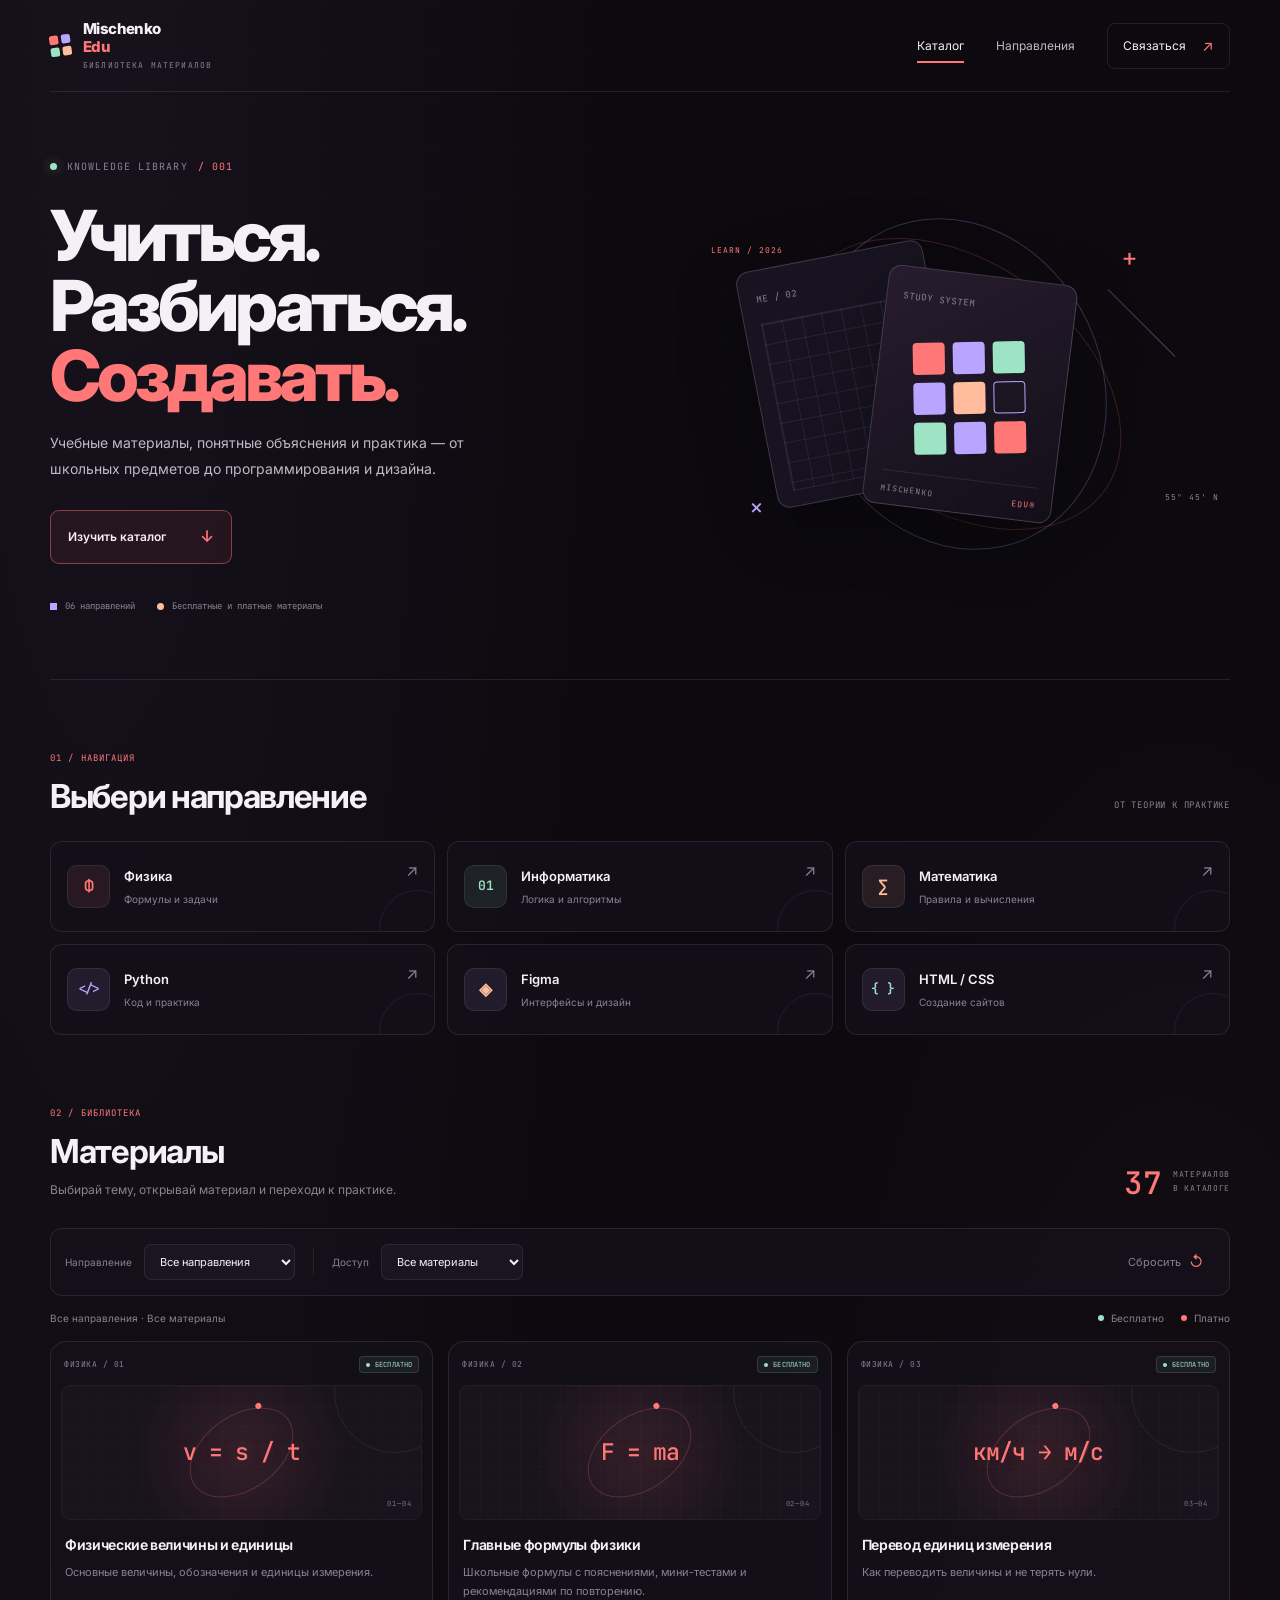
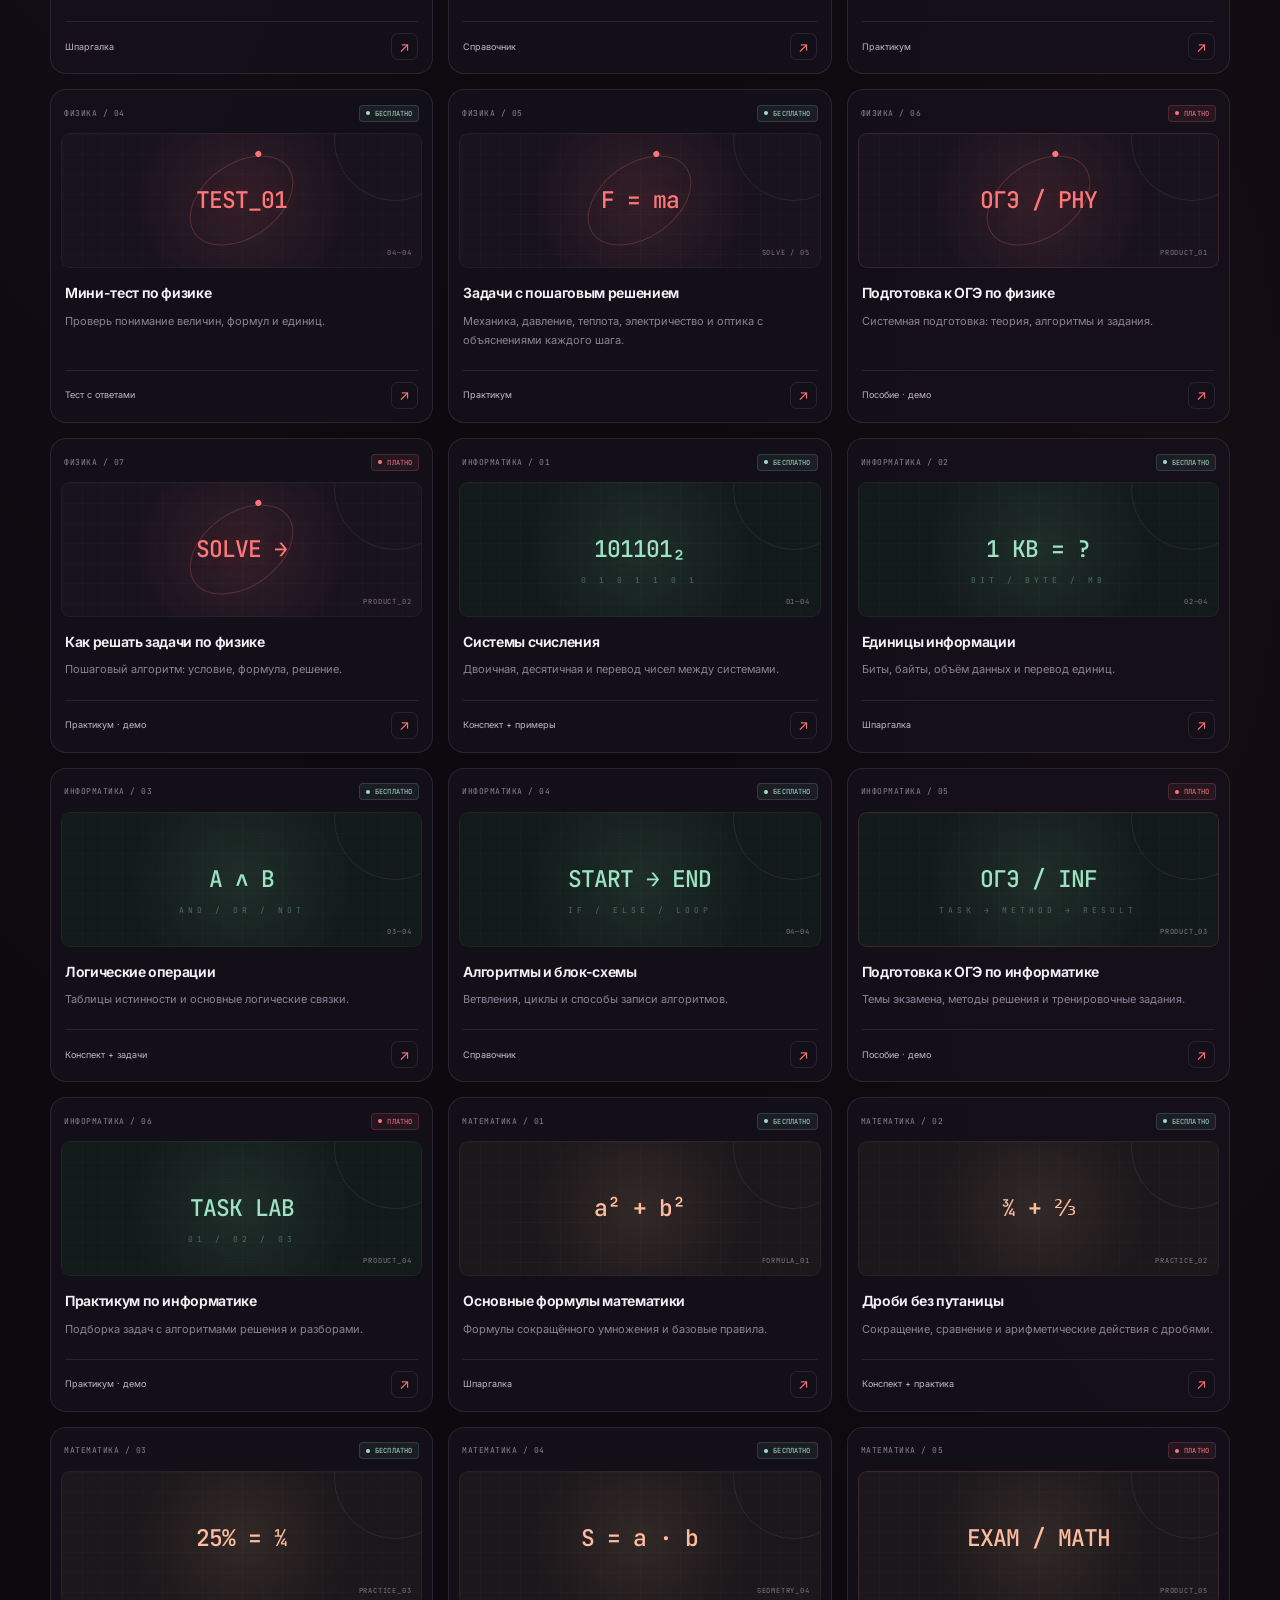
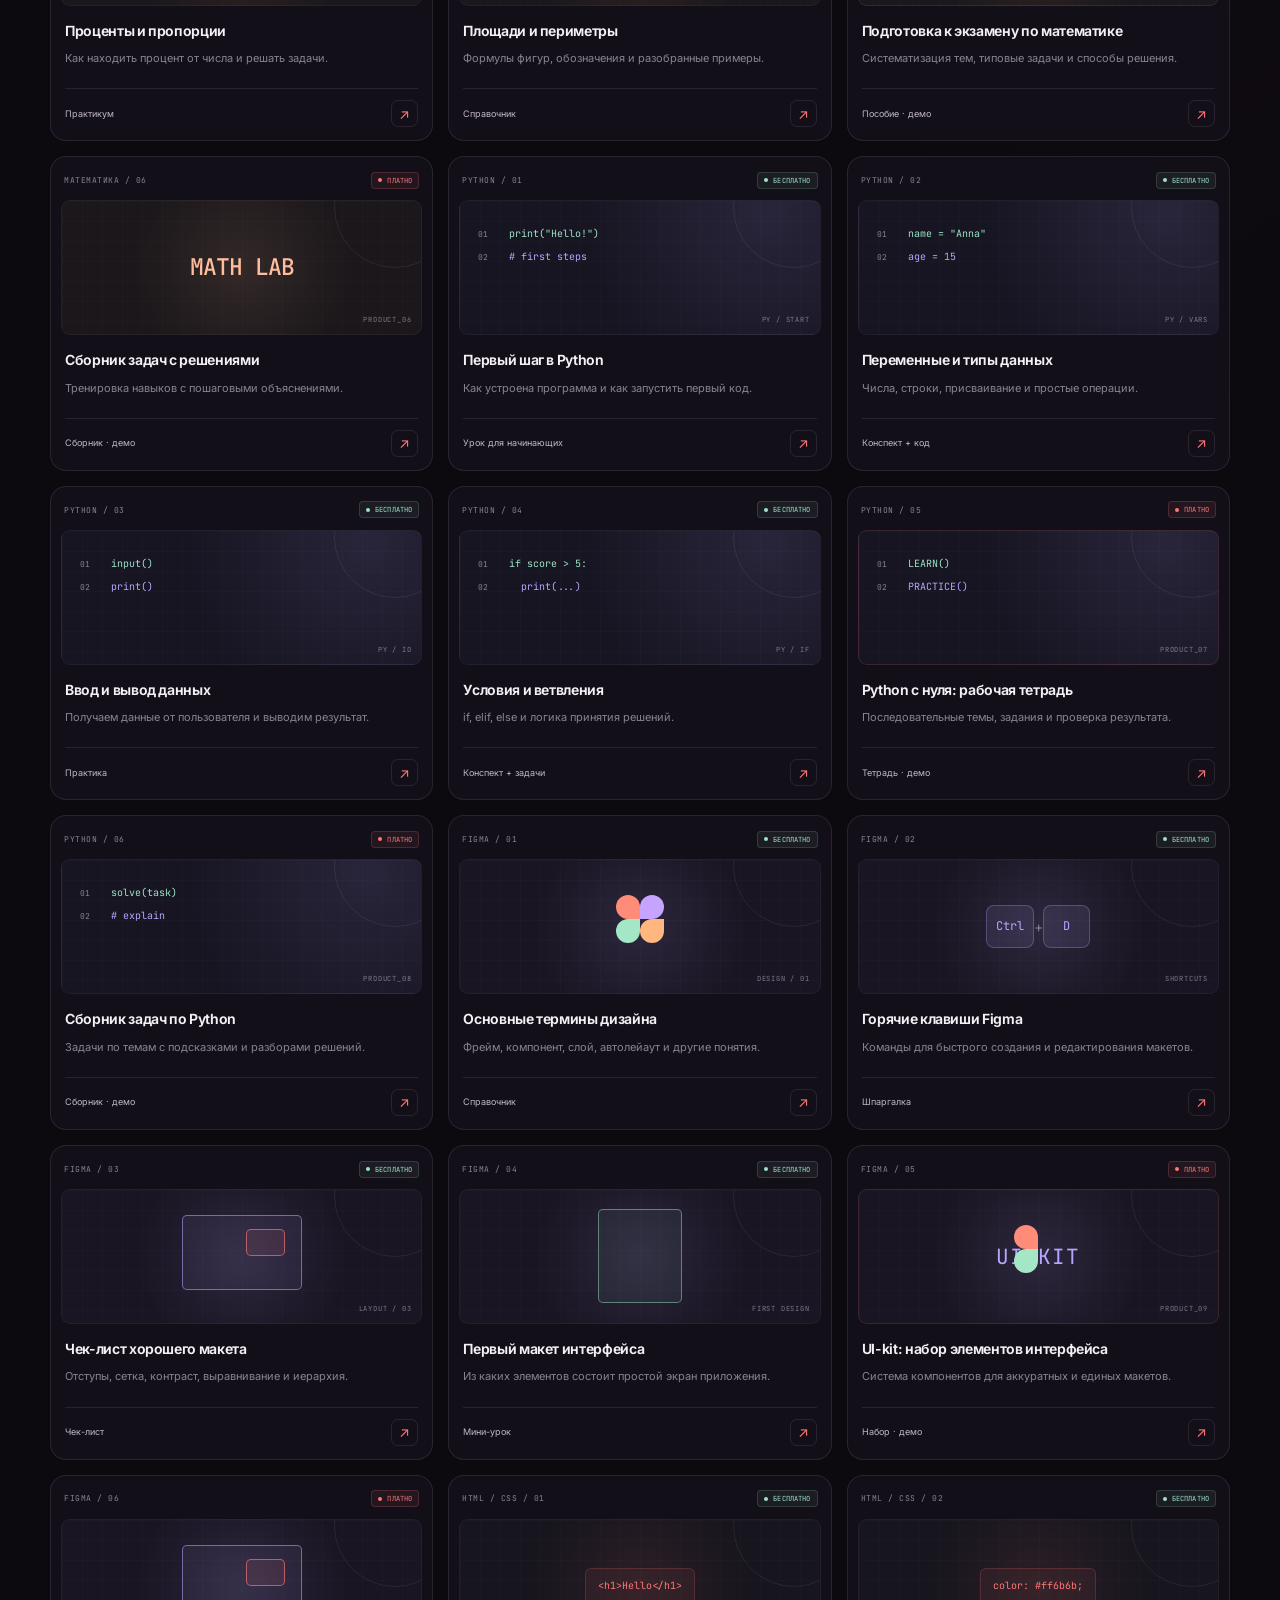
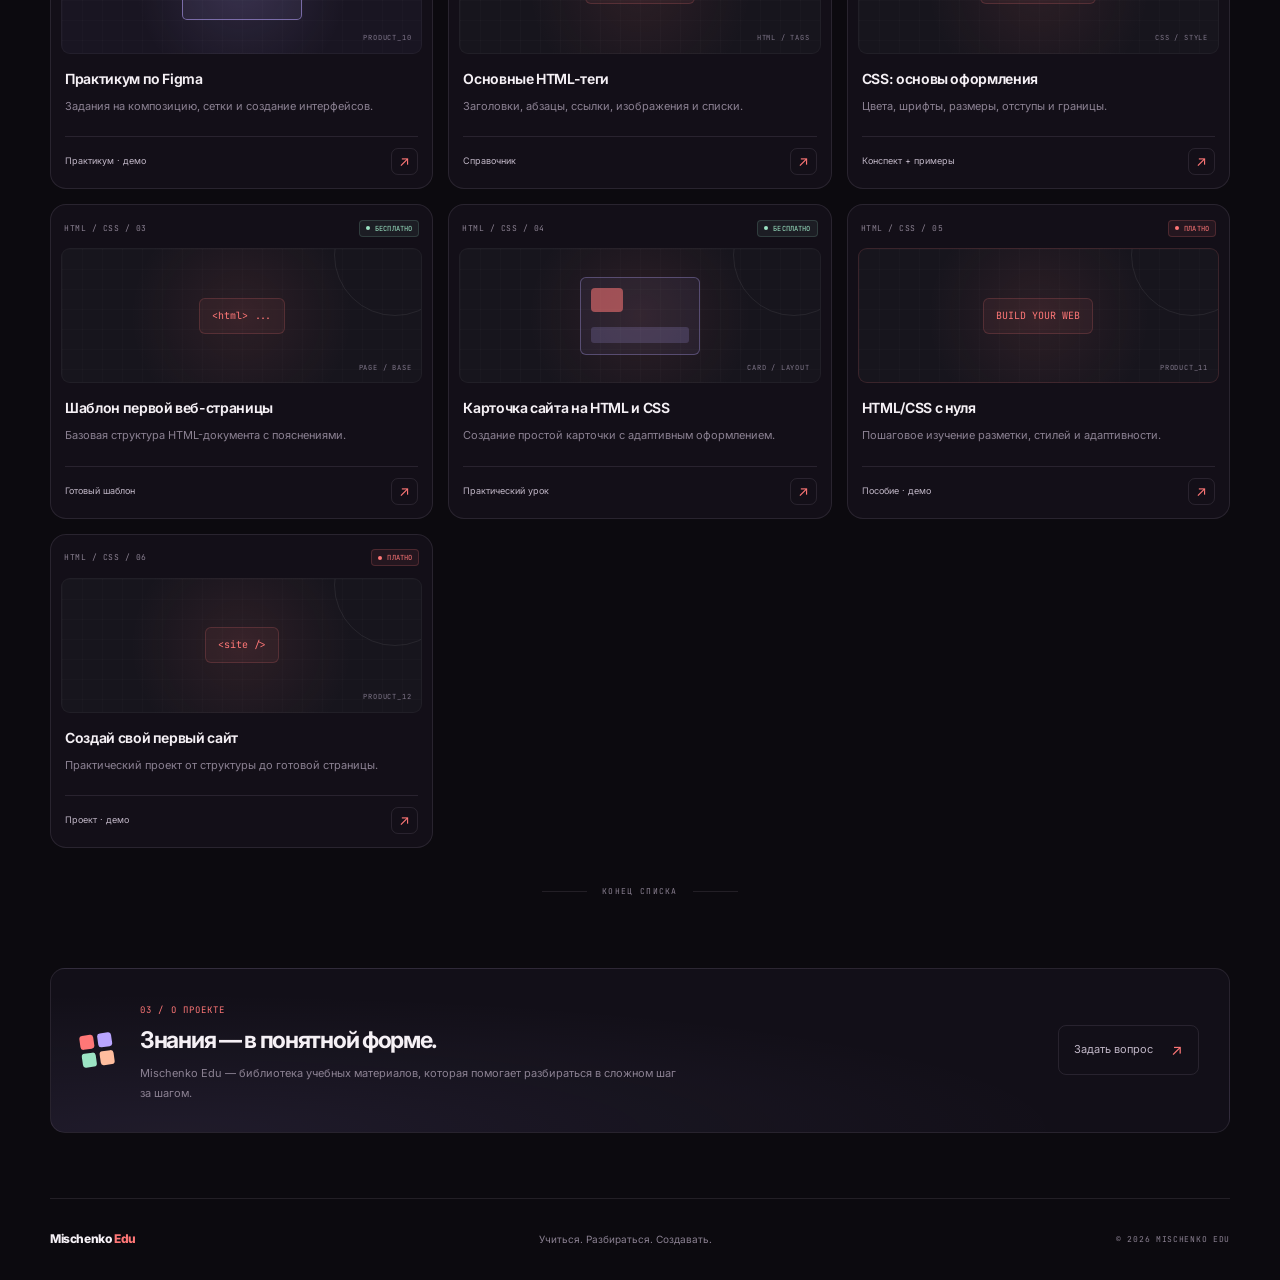
==== commit c9babf69: "Update index.html" ====
--- a/index.html
+++ b/index.html
@@ -177,7 +177,7 @@
         </div>
 
         <div class="catalog-total">
-          <strong id="visibleCount">36</strong>
+          <strong id="visibleCount">38</strong>
           <span>МАТЕРИАЛОВ<br>В КАТАЛОГЕ</span>
         </div>
       </div>
@@ -245,7 +245,7 @@
           </div>
         </a>
 
-        <a class="material-card" href="materials/physics/formulas/index.html"
+        <a class="material-card" href="materials/physics/formulas.html"
            data-category="physics" data-access="free">
           <div class="card-top">
             <span class="card-category">ФИЗИКА / 02</span>
@@ -258,7 +258,7 @@
           </div>
           <div class="card-content">
             <h3>Главные формулы физики</h3>
-            <p>Подборка базовых формул с пояснениями обозначений.</p>
+            <p>Школьные формулы с пояснениями, мини-тестами и рекомендациями по повторению.</p>
             <div class="card-bottom">
               <span class="material-type">Справочник</span>
               <span class="card-arrow">↗</span>
@@ -308,10 +308,33 @@
           </div>
         </a>
 
+        <!-- НОВЫЙ БЕСПЛАТНЫЙ МАТЕРИАЛ: ЗАДАЧИ ПО ФИЗИКЕ -->
+
+        <a class="material-card" href="materials/physics/problems.html"
+           data-category="physics" data-access="free">
+          <div class="card-top">
+            <span class="card-category">ФИЗИКА / 05</span>
+            <span class="access-badge free">БЕСПЛАТНО</span>
+          </div>
+          <div class="card-visual visual-physics">
+            <span class="visual-formula">F = ma</span>
+            <span class="visual-orbit"></span>
+            <span class="visual-coordinate">SOLVE / 05</span>
+          </div>
+          <div class="card-content">
+            <h3>Задачи с пошаговым решением</h3>
+            <p>Механика, давление, теплота, электричество и оптика с объяснениями каждого шага.</p>
+            <div class="card-bottom">
+              <span class="material-type">Практикум</span>
+              <span class="card-arrow">↗</span>
+            </div>
+          </div>
+        </a>
+
         <a class="material-card" href="demos/physics-oge/index.html"
            data-category="physics" data-access="paid">
           <div class="card-top">
-            <span class="card-category">ФИЗИКА / 05</span>
+            <span class="card-category">ФИЗИКА / 06</span>
             <span class="access-badge paid">ПЛАТНО</span>
           </div>
           <div class="card-visual visual-physics visual-featured">
@@ -332,7 +355,7 @@
         <a class="material-card" href="demos/physics/problem-solving/index.html"
            data-category="physics" data-access="paid">
           <div class="card-top">
-            <span class="card-category">ФИЗИКА / 06</span>
+            <span class="card-category">ФИЗИКА / 07</span>
             <span class="access-badge paid">ПЛАТНО</span>
           </div>
           <div class="card-visual visual-physics">
--- a/style.css
+++ b/style.css
@@ -0,0 +1,2307 @@
+
+/* =========================================
+   MISCHENKO EDU — MATERIAL LIBRARY
+   style.css
+   ========================================= */
+
+:root {
+  color-scheme: dark;
+
+  --bg: #0c0a0f;
+  --bg-soft: #110e15;
+  --surface: #151119;
+  --surface-hover: #1c1620;
+  --surface-raised: #1a1520;
+
+  --text: #f5f0f5;
+  --text-soft: #c1b7c7;
+  --muted: #8b8192;
+
+  --coral: #ff7777;
+  --coral-strong: #ff6b6b;
+  --lavender: #b9a5ff;
+  --mint: #9ce4c4;
+  --peach: #ffbd9e;
+  --yellow: #f0d28b;
+
+  --border: rgba(235, 218, 246, 0.10);
+  --border-hover: rgba(255, 119, 119, 0.42);
+
+  --font-main: "Inter", Arial, sans-serif;
+  --font-code: "JetBrains Mono", monospace;
+
+  --content-width: 1180px;
+  --radius: 16px;
+  --radius-small: 10px;
+
+  --transition: 180ms ease;
+}
+
+/* ---------- BASE ---------- */
+
+* {
+  box-sizing: border-box;
+}
+
+html {
+  scroll-behavior: smooth;
+  scroll-padding-top: 28px;
+}
+
+body {
+  position: relative;
+  min-width: 320px;
+  margin: 0;
+  overflow-x: hidden;
+
+  background:
+    radial-gradient(
+      ellipse at 8% 0%,
+      rgba(117, 81, 137, 0.10),
+      transparent 32rem
+    ),
+    radial-gradient(
+      ellipse at 92% 34%,
+      rgba(255, 107, 107, 0.035),
+      transparent 30rem
+    ),
+    var(--bg);
+
+  color: var(--text);
+  font-family: var(--font-main);
+  font-size: 14px;
+  line-height: 1.6;
+  -webkit-font-smoothing: antialiased;
+  text-rendering: optimizeLegibility;
+}
+
+body,
+button,
+select {
+  font-family: var(--font-main);
+}
+
+button,
+select,
+a {
+  -webkit-tap-highlight-color: transparent;
+}
+
+button,
+select {
+  font-size: inherit;
+}
+
+a {
+  color: inherit;
+  text-decoration: none;
+}
+
+button {
+  color: inherit;
+}
+
+button:focus-visible,
+select:focus-visible,
+a:focus-visible {
+  outline: 2px solid var(--lavender);
+  outline-offset: 4px;
+}
+
+::selection {
+  background: rgba(255, 107, 107, 0.28);
+  color: white;
+}
+
+[hidden] {
+  display: none !important;
+}
+
+/* ---------- BACKGROUND GRID ---------- */
+
+.page-grid {
+  position: absolute;
+  z-index: -1;
+  top: 0;
+  left: 0;
+  width: 100%;
+  height: 1100px;
+  pointer-events: none;
+  opacity: 0.20;
+
+  background-image:
+    linear-gradient(
+      rgba(220, 200, 240, 0.045) 1px,
+      transparent 1px
+    ),
+    linear-gradient(
+      90deg,
+      rgba(220, 200, 240, 0.045) 1px,
+      transparent 1px
+    );
+
+  background-size: 48px 48px;
+
+  mask-image: linear-gradient(
+    to bottom,
+    black,
+    rgba(0, 0, 0, 0.45) 55%,
+    transparent
+  );
+}
+
+/* ---------- HEADER ---------- */
+
+.site-header,
+main,
+.site-footer {
+  width: min(var(--content-width), calc(100% - 64px));
+  margin-inline: auto;
+}
+
+.site-header {
+  position: relative;
+  z-index: 5;
+
+  display: flex;
+  align-items: center;
+  justify-content: space-between;
+  gap: 24px;
+
+  min-height: 92px;
+  border-bottom: 1px solid var(--border);
+}
+
+.brand {
+  display: inline-flex;
+  align-items: center;
+  gap: 12px;
+  flex-shrink: 0;
+}
+
+.brand-mark,
+.about-mark {
+  display: grid;
+  grid-template-columns: repeat(2, 9px);
+  grid-template-rows: repeat(2, 9px);
+  gap: 3px;
+  transform: rotate(-8deg);
+}
+
+.brand-mark span,
+.about-mark span {
+  display: block;
+  border-radius: 2px;
+  background: var(--coral);
+}
+
+.brand-mark span:nth-child(2),
+.about-mark span:nth-child(2) {
+  background: var(--lavender);
+}
+
+.brand-mark span:nth-child(3),
+.about-mark span:nth-child(3) {
+  background: var(--mint);
+}
+
+.brand-mark span:nth-child(4),
+.about-mark span:nth-child(4) {
+  background: var(--peach);
+}
+
+.brand-name {
+  display: flex;
+  flex-direction: column;
+  font-size: 15px;
+  font-weight: 800;
+  line-height: 1.2;
+  letter-spacing: -0.6px;
+}
+
+.brand-name > span,
+.footer-brand > span {
+  display: inline;
+  color: var(--coral);
+}
+
+.brand-name small {
+  margin-top: 5px;
+  color: var(--muted);
+  font-family: var(--font-code);
+  font-size: 8px;
+  font-weight: 400;
+  letter-spacing: 1.15px;
+}
+
+.header-nav {
+  display: flex;
+  align-items: center;
+  gap: 32px;
+}
+
+.nav-link {
+  position: relative;
+  padding: 10px 0;
+  color: var(--text-soft);
+  font-size: 12px;
+  transition: color var(--transition);
+}
+
+.nav-link:hover,
+.nav-link.active {
+  color: var(--text);
+}
+
+.nav-link.active::after {
+  position: absolute;
+  right: 0;
+  bottom: 2px;
+  left: 0;
+  height: 2px;
+  background: var(--coral);
+  content: "";
+}
+
+.nav-contact {
+  display: inline-flex;
+  align-items: center;
+  gap: 16px;
+
+  padding: 10px 15px;
+  border: 1px solid var(--border);
+  border-radius: 8px;
+
+  color: var(--text);
+  font-size: 12px;
+
+  transition:
+    background var(--transition),
+    border-color var(--transition);
+}
+
+.nav-contact span {
+  color: var(--coral);
+  font-size: 15px;
+}
+
+.nav-contact:hover {
+  border-color: var(--border-hover);
+  background: rgba(255, 107, 107, 0.07);
+}
+
+/* ---------- HERO ---------- */
+
+.hero {
+  position: relative;
+
+  display: grid;
+  grid-template-columns: 1.05fr 0.95fr;
+  align-items: center;
+  gap: 30px;
+
+  min-height: 475px;
+  padding: 62px 0 66px;
+  border-bottom: 1px solid var(--border);
+}
+
+.hero-copy {
+  position: relative;
+  z-index: 2;
+}
+
+.eyebrow,
+.section-index {
+  display: inline-flex;
+  align-items: center;
+  gap: 10px;
+
+  color: var(--muted);
+  font-family: var(--font-code);
+  font-size: 10px;
+  letter-spacing: 1.1px;
+}
+
+.status-dot {
+  width: 7px;
+  height: 7px;
+  border-radius: 50%;
+  background: var(--mint);
+  box-shadow: 0 0 12px rgba(156, 228, 196, 0.45);
+}
+
+.eyebrow-number {
+  color: var(--coral);
+}
+
+.hero h1 {
+  margin: 25px 0 20px;
+
+  font-size: clamp(44px, 5.5vw, 72px);
+  font-weight: 800;
+  line-height: 0.99;
+  letter-spacing: -4px;
+}
+
+.accent-text {
+  color: var(--coral);
+}
+
+.hero-description {
+  max-width: 430px;
+  margin: 0;
+
+  color: var(--text-soft);
+  font-size: 14px;
+  line-height: 1.85;
+}
+
+.hero-link {
+  display: inline-flex;
+  align-items: center;
+  gap: 34px;
+
+  margin-top: 28px;
+  padding: 13px 17px;
+
+  border: 1px solid rgba(255, 119, 119, 0.45);
+  border-radius: 9px;
+  background: rgba(255, 107, 107, 0.075);
+
+  color: var(--text);
+  font-size: 12px;
+  font-weight: 600;
+
+  transition:
+    background var(--transition),
+    transform var(--transition);
+}
+
+.hero-link span {
+  color: var(--coral);
+  font-size: 16px;
+}
+
+.hero-link:hover {
+  transform: translateY(-2px);
+  background: rgba(255, 107, 107, 0.13);
+}
+
+.hero-meta {
+  display: flex;
+  flex-wrap: wrap;
+  gap: 10px 22px;
+
+  margin-top: 35px;
+  color: var(--muted);
+  font-family: var(--font-code);
+  font-size: 9px;
+}
+
+.hero-meta > span {
+  display: inline-flex;
+  align-items: center;
+  gap: 8px;
+}
+
+.meta-square,
+.meta-circle {
+  display: inline-block;
+  width: 7px;
+  height: 7px;
+  background: var(--lavender);
+}
+
+.meta-circle {
+  border-radius: 50%;
+  background: var(--peach);
+}
+
+/* ---------- HERO CSS ART ---------- */
+
+.hero-art {
+  position: relative;
+  min-height: 350px;
+  isolation: isolate;
+}
+
+.art-orbit {
+  position: absolute;
+  top: 50%;
+  left: 50%;
+
+  border: 1px solid rgba(185, 165, 255, 0.25);
+  border-radius: 50%;
+
+  transform: translate(-50%, -50%) rotate(-25deg);
+}
+
+.orbit-one {
+  width: 290px;
+  height: 340px;
+}
+
+.orbit-two {
+  width: 365px;
+  height: 245px;
+  border-color: rgba(255, 119, 119, 0.20);
+  transform: translate(-50%, -50%) rotate(36deg);
+}
+
+.art-card {
+  position: absolute;
+  width: 190px;
+  height: 240px;
+  padding: 16px;
+
+  border: 1px solid rgba(236, 222, 247, 0.19);
+  border-radius: 13px;
+  background: rgba(22, 17, 29, 0.94);
+
+  box-shadow: 0 20px 70px rgba(0, 0, 0, 0.28);
+}
+
+.art-card-back {
+  top: 45px;
+  left: 13%;
+  transform: rotate(-11deg);
+  background: #171320;
+}
+
+.art-card-back > span,
+.art-card-label {
+  color: var(--muted);
+  font-family: var(--font-code);
+  font-size: 9px;
+  letter-spacing: 1px;
+}
+
+.art-mini-grid {
+  height: 170px;
+  margin-top: 15px;
+  border: 1px solid rgba(185, 165, 255, 0.12);
+
+  background-image:
+    linear-gradient(
+      rgba(185, 165, 255, 0.10) 1px,
+      transparent 1px
+    ),
+    linear-gradient(
+      90deg,
+      rgba(185, 165, 255, 0.10) 1px,
+      transparent 1px
+    );
+
+  background-size: 20px 20px;
+}
+
+.art-card-front {
+  top: 65px;
+  left: 35%;
+  z-index: 2;
+  transform: rotate(7deg);
+  background:
+    linear-gradient(
+      145deg,
+      rgba(40, 29, 47, 0.98),
+      rgba(19, 15, 25, 0.98)
+    );
+}
+
+.art-symbol {
+  display: grid;
+  grid-template-columns: repeat(3, 1fr);
+  gap: 8px;
+
+  width: 112px;
+  margin: 29px auto 25px;
+  transform: rotate(-8deg);
+}
+
+.art-symbol span {
+  aspect-ratio: 1;
+  border-radius: 4px;
+  background: var(--coral);
+}
+
+.art-symbol span:nth-child(2),
+.art-symbol span:nth-child(4),
+.art-symbol span:nth-child(8) {
+  background: var(--lavender);
+}
+
+.art-symbol span:nth-child(3),
+.art-symbol span:nth-child(7) {
+  background: var(--mint);
+}
+
+.art-symbol span:nth-child(5) {
+  background: var(--peach);
+}
+
+.art-symbol span:nth-child(6) {
+  background: transparent;
+  border: 1px solid var(--lavender);
+}
+
+.art-card-bottom {
+  display: flex;
+  justify-content: space-between;
+  padding-top: 11px;
+  border-top: 1px solid var(--border);
+
+  color: var(--muted);
+  font-family: var(--font-code);
+  font-size: 8px;
+  letter-spacing: 1px;
+}
+
+.art-card-bottom span:last-child {
+  color: var(--coral);
+}
+
+.art-cross {
+  position: absolute;
+  z-index: 3;
+  color: var(--coral);
+  font-family: var(--font-code);
+  font-size: 25px;
+}
+
+.cross-one {
+  top: 29px;
+  right: 17%;
+}
+
+.cross-two {
+  bottom: 32px;
+  left: 12%;
+  color: var(--lavender);
+}
+
+.art-line {
+  position: absolute;
+  z-index: -1;
+  height: 1px;
+  background: rgba(185, 165, 255, 0.35);
+  transform-origin: left center;
+}
+
+.line-one {
+  top: 80px;
+  right: 5%;
+  width: 95px;
+  transform: rotate(45deg);
+}
+
+.line-two {
+  bottom: 60px;
+  left: 22%;
+  width: 115px;
+  background: rgba(255, 119, 119, 0.35);
+  transform: rotate(-34deg);
+}
+
+.art-coordinate {
+  position: absolute;
+  color: var(--muted);
+  font-family: var(--font-code);
+  font-size: 8px;
+  letter-spacing: 1px;
+}
+
+.coordinate-one {
+  right: 2%;
+  bottom: 55px;
+}
+
+.coordinate-two {
+  top: 35px;
+  left: 5%;
+  color: var(--coral);
+}
+
+/* ---------- SECTION HEADINGS ---------- */
+
+.direction-section,
+.catalog-section {
+  padding-top: 65px;
+}
+
+.section-heading {
+  display: flex;
+  align-items: flex-end;
+  justify-content: space-between;
+  gap: 20px;
+  margin-bottom: 25px;
+}
+
+.section-heading h2,
+.about-copy h2 {
+  margin: 9px 0 0;
+
+  font-size: clamp(24px, 3vw, 33px);
+  font-weight: 700;
+  line-height: 1.2;
+  letter-spacing: -1.3px;
+}
+
+.section-index {
+  color: var(--coral);
+  font-size: 9px;
+}
+
+.section-aside {
+  padding-bottom: 4px;
+  color: var(--muted);
+  font-family: var(--font-code);
+  font-size: 9px;
+  letter-spacing: 0.8px;
+  text-align: right;
+}
+
+/* ---------- DIRECTIONS ---------- */
+
+.direction-grid {
+  display: grid;
+  grid-template-columns: repeat(3, minmax(0, 1fr));
+  gap: 12px;
+}
+
+.direction-tile {
+  position: relative;
+
+  display: flex;
+  align-items: center;
+  gap: 14px;
+
+  min-width: 0;
+  min-height: 91px;
+  padding: 16px;
+
+  overflow: hidden;
+
+  border: 1px solid var(--border);
+  border-radius: 12px;
+  background: rgba(21, 17, 27, 0.75);
+
+  transition:
+    border-color var(--transition),
+    background var(--transition),
+    transform var(--transition);
+}
+
+.direction-tile::after {
+  position: absolute;
+  right: -22px;
+  bottom: -36px;
+
+  width: 75px;
+  height: 75px;
+
+  border: 1px solid rgba(185, 165, 255, 0.09);
+  border-radius: 50%;
+
+  content: "";
+  pointer-events: none;
+}
+
+.direction-tile:hover {
+  transform: translateY(-2px);
+  border-color: var(--border-hover);
+  background: var(--surface-hover);
+}
+
+.direction-icon {
+  display: grid;
+  place-items: center;
+  flex: 0 0 43px;
+
+  width: 43px;
+  height: 43px;
+
+  border: 1px solid rgba(255, 255, 255, 0.08);
+  border-radius: 10px;
+  background: rgba(185, 165, 255, 0.09);
+
+  color: var(--lavender);
+  font-family: var(--font-code);
+  font-size: 17px;
+  font-weight: 600;
+}
+
+.icon-physics {
+  background: rgba(255, 119, 119, 0.09);
+  color: var(--coral);
+}
+
+.icon-informatics {
+  background: rgba(156, 228, 196, 0.09);
+  color: var(--mint);
+  font-size: 13px;
+}
+
+.icon-math {
+  background: rgba(255, 189, 158, 0.09);
+  color: var(--peach);
+}
+
+.icon-python {
+  font-size: 13px;
+}
+
+.icon-figma {
+  color: var(--peach);
+}
+
+.icon-html {
+  color: var(--mint);
+  font-size: 13px;
+}
+
+.direction-info {
+  display: flex;
+  flex: 1;
+  flex-direction: column;
+  gap: 4px;
+  min-width: 0;
+}
+
+.direction-info strong {
+  font-size: 13px;
+  font-weight: 600;
+}
+
+.direction-info small {
+  overflow: hidden;
+  color: var(--muted);
+  font-size: 10px;
+  text-overflow: ellipsis;
+  white-space: nowrap;
+}
+
+.direction-arrow {
+  align-self: flex-start;
+  color: var(--muted);
+  font-size: 16px;
+  transition:
+    color var(--transition),
+    transform var(--transition);
+}
+
+.direction-tile:hover .direction-arrow {
+  transform: translate(2px, -2px);
+  color: var(--coral);
+}
+
+/* ---------- CATALOG HEADING ---------- */
+
+.catalog-section {
+  padding-bottom: 55px;
+}
+
+.catalog-heading {
+  margin-bottom: 27px;
+}
+
+.section-description {
+  margin: 9px 0 0;
+  color: var(--muted);
+  font-size: 12px;
+  line-height: 1.7;
+}
+
+.catalog-total {
+  display: flex;
+  align-items: center;
+  gap: 11px;
+  padding-bottom: 3px;
+}
+
+.catalog-total strong {
+  color: var(--coral);
+  font-family: var(--font-code);
+  font-size: 31px;
+  font-weight: 500;
+  line-height: 1;
+}
+
+.catalog-total > span {
+  color: var(--muted);
+  font-family: var(--font-code);
+  font-size: 8px;
+  line-height: 1.7;
+  letter-spacing: 0.7px;
+}
+
+/* ---------- FILTERS ---------- */
+
+.filter-bar {
+  display: flex;
+  align-items: center;
+  gap: 18px;
+
+  min-height: 68px;
+  padding: 11px 14px;
+
+  border: 1px solid var(--border);
+  border-radius: 12px;
+  background: rgba(21, 17, 27, 0.88);
+}
+
+.filter-control {
+  display: flex;
+  align-items: center;
+  gap: 12px;
+  min-width: 0;
+}
+
+.filter-control label {
+  flex-shrink: 0;
+  color: var(--muted);
+  font-size: 10px;
+}
+
+.filter-control select {
+  max-width: 220px;
+  padding: 9px 28px 9px 11px;
+
+  border: 1px solid rgba(235, 218, 246, 0.09);
+  border-radius: 7px;
+  background-color: #1a1520;
+  color: var(--text);
+
+  font-size: 11px;
+  cursor: pointer;
+}
+
+.filter-control select:hover {
+  border-color: rgba(185, 165, 255, 0.35);
+}
+
+.filter-control select option {
+  background: #1a1520;
+  color: var(--text);
+}
+
+.filter-divider {
+  width: 1px;
+  height: 27px;
+  flex-shrink: 0;
+  background: var(--border);
+}
+
+.reset-filters,
+.reset-empty {
+  display: inline-flex;
+  align-items: center;
+  justify-content: center;
+  gap: 8px;
+
+  padding: 9px 11px;
+  border: 1px solid transparent;
+  border-radius: 7px;
+  background: transparent;
+
+  color: var(--muted);
+  font-size: 11px;
+  cursor: pointer;
+
+  transition:
+    color var(--transition),
+    background var(--transition),
+    border-color var(--transition);
+}
+
+.reset-filters {
+  margin-left: auto;
+  white-space: nowrap;
+}
+
+.reset-filters span {
+  color: var(--coral);
+  font-size: 15px;
+}
+
+.reset-filters:hover,
+.reset-empty:hover {
+  border-color: var(--border);
+  background: rgba(255, 255, 255, 0.035);
+  color: var(--text);
+}
+
+.catalog-status {
+  display: flex;
+  align-items: center;
+  justify-content: space-between;
+  gap: 15px;
+
+  min-height: 45px;
+  color: var(--muted);
+  font-size: 10px;
+}
+
+.status-legend {
+  display: flex;
+  align-items: center;
+  gap: 17px;
+}
+
+.status-legend > span {
+  display: inline-flex;
+  align-items: center;
+  gap: 7px;
+}
+
+.legend-free,
+.legend-paid {
+  display: inline-block;
+  width: 6px;
+  height: 6px;
+  border-radius: 50%;
+}
+
+.legend-free {
+  background: var(--mint);
+}
+
+.legend-paid {
+  background: var(--coral);
+}
+
+/* ---------- MATERIAL CARDS ---------- */
+
+.catalog-grid {
+  display: grid;
+  grid-template-columns: repeat(3, minmax(0, 1fr));
+  gap: 15px;
+}
+
+.material-card {
+  display: flex;
+  flex-direction: column;
+  min-width: 0;
+  overflow: hidden;
+
+  border: 1px solid var(--border);
+  border-radius: var(--radius);
+  background: rgba(21, 17, 27, 0.88);
+
+  transition:
+    transform 200ms ease,
+    border-color 200ms ease,
+    background 200ms ease,
+    box-shadow 200ms ease;
+}
+
+.material-card:hover {
+  transform: translateY(-4px);
+  border-color: var(--border-hover);
+  background: var(--surface-hover);
+  box-shadow: 0 18px 38px rgba(0, 0, 0, 0.19);
+}
+
+.card-top {
+  display: flex;
+  align-items: center;
+  justify-content: space-between;
+  gap: 8px;
+
+  min-height: 43px;
+  padding: 11px 13px 8px;
+}
+
+.card-category {
+  overflow: hidden;
+  color: var(--muted);
+  font-family: var(--font-code);
+  font-size: 8px;
+  letter-spacing: 0.5px;
+  text-overflow: ellipsis;
+  white-space: nowrap;
+}
+
+.access-badge {
+  display: inline-flex;
+  align-items: center;
+  flex-shrink: 0;
+  gap: 5px;
+
+  padding: 4px 6px;
+  border: 1px solid transparent;
+  border-radius: 4px;
+
+  font-family: var(--font-code);
+  font-size: 7px;
+  line-height: 1;
+  letter-spacing: 0.15px;
+}
+
+.access-badge::before {
+  display: inline-block;
+  width: 4px;
+  height: 4px;
+  border-radius: 50%;
+  content: "";
+}
+
+.access-badge.free {
+  border-color: rgba(156, 228, 196, 0.16);
+  background: rgba(156, 228, 196, 0.07);
+  color: var(--mint);
+}
+
+.access-badge.free::before {
+  background: var(--mint);
+}
+
+.access-badge.paid {
+  border-color: rgba(255, 119, 119, 0.19);
+  background: rgba(255, 119, 119, 0.075);
+  color: var(--coral);
+}
+
+.access-badge.paid::before {
+  background: var(--coral);
+}
+
+/* ---------- CARD VISUALS ---------- */
+
+.card-visual {
+  position: relative;
+  display: flex;
+  align-items: center;
+  justify-content: center;
+
+  min-height: 135px;
+  margin: 0 10px;
+  overflow: hidden;
+
+  border: 1px solid rgba(255, 255, 255, 0.045);
+  border-radius: 9px;
+  background: #19131e;
+}
+
+.card-visual::before,
+.card-visual::after {
+  position: absolute;
+  content: "";
+  pointer-events: none;
+}
+
+.card-visual::before {
+  inset: 0;
+  opacity: 0.5;
+
+  background-image:
+    linear-gradient(
+      rgba(255, 255, 255, 0.035) 1px,
+      transparent 1px
+    ),
+    linear-gradient(
+      90deg,
+      rgba(255, 255, 255, 0.035) 1px,
+      transparent 1px
+    );
+
+  background-size: 20px 20px;
+}
+
+.card-visual::after {
+  top: -55px;
+  right: -35px;
+
+  width: 120px;
+  height: 120px;
+
+  border: 1px solid rgba(255, 255, 255, 0.07);
+  border-radius: 50%;
+}
+
+.visual-physics {
+  background:
+    radial-gradient(
+      circle at 50% 50%,
+      rgba(255, 119, 119, 0.12),
+      transparent 55%
+    ),
+    #19131e;
+}
+
+.visual-informatics {
+  background:
+    radial-gradient(
+      circle at 50% 50%,
+      rgba(156, 228, 196, 0.09),
+      transparent 58%
+    ),
+    #131b1a;
+}
+
+.visual-math {
+  background:
+    radial-gradient(
+      circle at 50% 50%,
+      rgba(255, 189, 158, 0.10),
+      transparent 58%
+    ),
+    #1b171a;
+}
+
+.visual-python {
+  justify-content: flex-start;
+  align-items: flex-start;
+  flex-direction: column;
+  gap: 7px;
+
+  padding: 25px 18px;
+
+  background:
+    radial-gradient(
+      circle at 85% 10%,
+      rgba(185, 165, 255, 0.11),
+      transparent 55%
+    ),
+    #171522;
+}
+
+.visual-figma {
+  background:
+    radial-gradient(
+      circle at 50% 50%,
+      rgba(185, 165, 255, 0.12),
+      transparent 55%
+    ),
+    #191522;
+}
+
+.visual-html {
+  background:
+    radial-gradient(
+      circle at 50% 50%,
+      rgba(255, 119, 119, 0.09),
+      transparent 58%
+    ),
+    #17151d;
+}
+
+.visual-featured {
+  border-color: rgba(255, 119, 119, 0.15);
+}
+
+.visual-formula {
+  position: relative;
+  z-index: 1;
+
+  color: var(--coral);
+  font-family: var(--font-code);
+  font-size: clamp(17px, 2vw, 23px);
+  font-weight: 500;
+  letter-spacing: -1px;
+}
+
+.visual-physics .visual-formula {
+  text-shadow: 0 0 28px rgba(255, 119, 119, 0.2);
+}
+
+.visual-informatics .visual-formula {
+  color: var(--mint);
+  text-shadow: 0 0 28px rgba(156, 228, 196, 0.14);
+}
+
+.visual-math .visual-formula {
+  color: var(--peach);
+}
+
+.visual-orbit {
+  position: absolute;
+  width: 115px;
+  height: 75px;
+
+  border: 1px solid rgba(255, 119, 119, 0.23);
+  border-radius: 50%;
+  transform: rotate(-35deg);
+}
+
+.visual-orbit::after {
+  position: absolute;
+  top: 5px;
+  right: 13px;
+
+  width: 6px;
+  height: 6px;
+  border-radius: 50%;
+  background: var(--coral);
+  content: "";
+}
+
+.visual-coordinate {
+  position: absolute;
+  right: 10px;
+  bottom: 9px;
+
+  color: rgba(190, 177, 203, 0.62);
+  font-family: var(--font-code);
+  font-size: 7px;
+  letter-spacing: 0.8px;
+}
+
+.visual-binary {
+  position: absolute;
+  bottom: 29px;
+  color: rgba(156, 228, 196, 0.38);
+  font-family: var(--font-code);
+  font-size: 8px;
+  letter-spacing: 4px;
+}
+
+.code-line {
+  position: relative;
+  z-index: 1;
+  color: var(--text-soft);
+  font-family: var(--font-code);
+  font-size: 10px;
+}
+
+.code-line i {
+  display: inline-block;
+  width: 20px;
+  margin-right: 5px;
+  color: var(--muted);
+  font-style: normal;
+  font-size: 8px;
+}
+
+.code-line:first-child {
+  color: var(--mint);
+}
+
+.code-line:nth-child(2) {
+  color: var(--lavender);
+}
+
+.figma-shape {
+  position: absolute;
+  z-index: 1;
+
+  width: 24px;
+  height: 24px;
+  border-radius: 50%;
+  background: var(--coral);
+}
+
+.shape-one {
+  top: 35px;
+  left: calc(50% - 24px);
+  border-radius: 50% 50% 0 50%;
+  background: #ff8c79;
+}
+
+.shape-two {
+  top: 35px;
+  left: 50%;
+  border-radius: 50% 50% 50% 0;
+  background: #c5a3ff;
+}
+
+.shape-three {
+  top: 59px;
+  left: calc(50% - 24px);
+  border-radius: 50% 0 50% 50%;
+  background: #a3e7c7;
+}
+
+.shape-four {
+  top: 59px;
+  left: 50%;
+  border-radius: 50% 0 50% 50%;
+  background: #ffb77f;
+}
+
+.shortcut-key {
+  position: relative;
+  z-index: 1;
+
+  display: grid;
+  place-items: center;
+
+  min-width: 47px;
+  height: 43px;
+  padding: 0 9px;
+
+  border: 1px solid rgba(185, 165, 255, 0.28);
+  border-radius: 8px;
+  background: rgba(185, 165, 255, 0.10);
+
+  color: var(--lavender);
+  font-family: var(--font-code);
+  font-size: 12px;
+}
+
+.shortcut-plus {
+  position: relative;
+  z-index: 1;
+  color: var(--muted);
+}
+
+.layout-box {
+  position: absolute;
+  z-index: 1;
+
+  top: 25px;
+  left: calc(50% - 60px);
+
+  width: 120px;
+  height: 75px;
+
+  border: 1px solid rgba(185, 165, 255, 0.55);
+  border-radius: 5px;
+  background: rgba(185, 165, 255, 0.07);
+}
+
+.layout-box-small {
+  top: 39px;
+  left: calc(50% + 4px);
+  width: 39px;
+  height: 27px;
+
+  border-color: rgba(255, 119, 119, 0.65);
+  background: rgba(255, 119, 119, 0.09);
+}
+
+.layout-box-large {
+  top: 19px;
+  left: calc(50% - 42px);
+  width: 84px;
+  height: 94px;
+
+  border-color: rgba(156, 228, 196, 0.48);
+  background: rgba(156, 228, 196, 0.06);
+}
+
+.ui-kit-label {
+  position: relative;
+  z-index: 1;
+
+  color: var(--lavender);
+  font-family: var(--font-code);
+  font-size: 21px;
+  letter-spacing: 1px;
+}
+
+.html-code {
+  position: relative;
+  z-index: 1;
+
+  max-width: 100%;
+  padding: 9px 12px;
+  border: 1px solid rgba(255, 119, 119, 0.18);
+  border-radius: 6px;
+  background: rgba(255, 119, 119, 0.06);
+
+  color: var(--coral);
+  font-family: var(--font-code);
+  font-size: 10px;
+  overflow-wrap: anywhere;
+}
+
+.html-card-demo {
+  position: relative;
+  z-index: 1;
+
+  width: 120px;
+  height: 78px;
+
+  border: 1px solid rgba(185, 165, 255, 0.32);
+  border-radius: 6px;
+  background: rgba(185, 165, 255, 0.06);
+}
+
+.html-card-demo::before {
+  position: absolute;
+  top: 10px;
+  left: 10px;
+
+  width: 32px;
+  height: 24px;
+
+  border-radius: 4px;
+  background: rgba(255, 119, 119, 0.55);
+  content: "";
+}
+
+.html-card-demo::after {
+  position: absolute;
+  right: 10px;
+  bottom: 11px;
+  left: 10px;
+
+  height: 16px;
+  border-radius: 3px;
+  background: rgba(185, 165, 255, 0.18);
+  content: "";
+}
+
+/* ---------- CARD CONTENT ---------- */
+
+.card-content {
+  display: flex;
+  flex: 1;
+  flex-direction: column;
+
+  padding: 15px 14px 13px;
+}
+
+.card-content h3 {
+  margin: 0;
+
+  font-size: 14px;
+  font-weight: 650;
+  line-height: 1.45;
+  letter-spacing: -0.35px;
+}
+
+.card-content > p {
+  flex: 1;
+  margin: 8px 0 20px;
+
+  color: var(--muted);
+  font-size: 11px;
+  line-height: 1.75;
+}
+
+.card-bottom {
+  display: flex;
+  align-items: center;
+  justify-content: space-between;
+  gap: 10px;
+
+  padding-top: 11px;
+  border-top: 1px solid var(--border);
+}
+
+.material-type {
+  overflow: hidden;
+  color: var(--text-soft);
+  font-size: 9px;
+  text-overflow: ellipsis;
+  white-space: nowrap;
+}
+
+.card-arrow {
+  display: grid;
+  place-items: center;
+  flex-shrink: 0;
+
+  width: 27px;
+  height: 27px;
+
+  border: 1px solid var(--border);
+  border-radius: 7px;
+
+  color: var(--coral);
+  font-size: 14px;
+
+  transition:
+    background var(--transition),
+    border-color var(--transition),
+    transform var(--transition);
+}
+
+.material-card:hover .card-arrow {
+  transform: translate(1px, -1px);
+  border-color: rgba(255, 119, 119, 0.4);
+  background: rgba(255, 119, 119, 0.08);
+}
+
+/* ---------- EMPTY STATE ---------- */
+
+.empty-state {
+  padding: 60px 20px;
+  border: 1px dashed rgba(235, 218, 246, 0.17);
+  border-radius: 14px;
+  text-align: center;
+}
+
+.empty-symbol {
+  color: var(--lavender);
+  font-family: var(--font-code);
+  font-size: 32px;
+}
+
+.empty-state h3 {
+  margin: 12px 0 7px;
+  font-size: 17px;
+}
+
+.empty-state p {
+  margin: 0 0 16px;
+  color: var(--muted);
+  font-size: 12px;
+}
+
+.reset-empty {
+  border-color: var(--border);
+  color: var(--text-soft);
+}
+
+/* ---------- CATALOG END ---------- */
+
+.catalog-end {
+  display: flex;
+  align-items: center;
+  justify-content: center;
+  gap: 15px;
+
+  margin-top: 37px;
+
+  color: var(--muted);
+  font-family: var(--font-code);
+  font-size: 8px;
+  letter-spacing: 1.3px;
+}
+
+.end-line {
+  width: 45px;
+  height: 1px;
+  background: var(--border);
+}
+
+/* ---------- ABOUT ---------- */
+
+.about-strip {
+  position: relative;
+
+  display: flex;
+  align-items: center;
+  gap: 27px;
+
+  margin: 15px 0 65px;
+  padding: 28px 30px;
+
+  overflow: hidden;
+
+  border: 1px solid var(--border);
+  border-radius: 15px;
+
+  background:
+    radial-gradient(
+      ellipse at 10% 100%,
+      rgba(185, 165, 255, 0.08),
+      transparent 60%
+    ),
+    rgba(21, 17, 27, 0.78);
+}
+
+.about-mark {
+  flex-shrink: 0;
+  grid-template-columns: repeat(2, 14px);
+  grid-template-rows: repeat(2, 14px);
+  gap: 4px;
+}
+
+.about-mark span {
+  border-radius: 3px;
+}
+
+.about-copy {
+  flex: 1;
+  min-width: 0;
+}
+
+.about-copy h2 {
+  margin-top: 8px;
+  font-size: 23px;
+}
+
+.about-copy p {
+  max-width: 540px;
+  margin: 9px 0 0;
+  color: var(--muted);
+  font-size: 11px;
+  line-height: 1.8;
+}
+
+.about-link {
+  display: inline-flex;
+  align-items: center;
+  justify-content: center;
+  flex-shrink: 0;
+  gap: 18px;
+
+  padding: 12px 15px;
+
+  border: 1px solid var(--border);
+  border-radius: 8px;
+
+  color: var(--text-soft);
+  font-size: 11px;
+
+  transition:
+    border-color var(--transition),
+    color var(--transition);
+}
+
+.about-link span {
+  color: var(--coral);
+  font-size: 15px;
+}
+
+.about-link:hover {
+  border-color: var(--border-hover);
+  color: var(--text);
+}
+
+/* ---------- FOOTER ---------- */
+
+.site-footer {
+  display: flex;
+  align-items: center;
+  justify-content: space-between;
+  gap: 20px;
+
+  min-height: 82px;
+  border-top: 1px solid var(--border);
+}
+
+.footer-brand {
+  font-size: 12px;
+  font-weight: 800;
+  letter-spacing: -0.4px;
+}
+
+.footer-note,
+.footer-copy {
+  color: var(--muted);
+  font-size: 10px;
+}
+
+.footer-copy {
+  font-family: var(--font-code);
+  font-size: 8px;
+  letter-spacing: 0.7px;
+}
+
+/* ---------- LARGE SCREENS ---------- */
+
+@media (min-width: 1450px) {
+  :root {
+    --content-width: 1260px;
+  }
+
+  .catalog-grid {
+    grid-template-columns: repeat(4, minmax(0, 1fr));
+  }
+
+  .card-visual {
+    min-height: 145px;
+  }
+
+  .hero {
+    min-height: 510px;
+  }
+}
+
+/* ---------- TABLETS ---------- */
+
+@media (max-width: 950px) {
+  .site-header,
+  main,
+  .site-footer {
+    width: calc(100% - 44px);
+  }
+
+  .hero {
+    min-height: 420px;
+    gap: 10px;
+  }
+
+  .hero h1 {
+    font-size: clamp(42px, 6vw, 58px);
+    letter-spacing: -3px;
+  }
+
+  .hero-art {
+    transform: scale(0.86);
+    transform-origin: center;
+  }
+
+  .direction-grid {
+    grid-template-columns: repeat(2, minmax(0, 1fr));
+  }
+
+  .catalog-grid {
+    grid-template-columns: repeat(2, minmax(0, 1fr));
+    gap: 13px;
+  }
+
+  .filter-bar {
+    gap: 12px;
+  }
+
+  .filter-control {
+    gap: 8px;
+  }
+
+  .filter-control select {
+    max-width: 185px;
+  }
+
+  .about-strip {
+    padding: 23px;
+    gap: 20px;
+  }
+}
+
+/* ---------- MOBILE ---------- */
+
+@media (max-width: 640px) {
+  html {
+    scroll-padding-top: 16px;
+  }
+
+  .site-header,
+  main,
+  .site-footer {
+    width: calc(100% - 32px);
+  }
+
+  .site-header {
+    min-height: 76px;
+    gap: 12px;
+  }
+
+  .brand {
+    gap: 9px;
+  }
+
+  .brand-mark {
+    grid-template-columns: repeat(2, 7px);
+    grid-template-rows: repeat(2, 7px);
+    gap: 2px;
+  }
+
+  .brand-name {
+    font-size: 13px;
+  }
+
+  .brand-name small {
+    font-size: 7px;
+    letter-spacing: 0.5px;
+  }
+
+  .header-nav {
+    gap: 13px;
+  }
+
+  .nav-link {
+    font-size: 10px;
+  }
+
+  .nav-contact {
+    gap: 6px;
+    padding: 8px 9px;
+    font-size: 10px;
+  }
+
+  .hero {
+    grid-template-columns: 1fr;
+    gap: 0;
+    padding: 51px 0 30px;
+  }
+
+  .hero h1 {
+    margin-top: 23px;
+    font-size: clamp(45px, 11vw, 65px);
+    letter-spacing: -3px;
+  }
+
+  .hero-description {
+    max-width: 410px;
+    font-size: 13px;
+  }
+
+  .hero-meta {
+    gap: 9px 15px;
+    margin-top: 25px;
+    font-size: 8px;
+  }
+
+  .hero-art {
+    min-height: 285px;
+    margin-top: 8px;
+    transform: scale(0.84);
+    transform-origin: center top;
+  }
+
+  .art-card {
+    width: 165px;
+    height: 210px;
+  }
+
+  .art-card-back {
+    top: 35px;
+    left: 17%;
+  }
+
+  .art-card-front {
+    top: 48px;
+    left: 38%;
+  }
+
+  .art-mini-grid {
+    height: 145px;
+  }
+
+  .art-symbol {
+    width: 96px;
+    gap: 6px;
+    margin-top: 23px;
+  }
+
+  .art-symbol span {
+    border-radius: 3px;
+  }
+
+  .orbit-one {
+    width: 270px;
+    height: 300px;
+  }
+
+  .orbit-two {
+    width: 325px;
+    height: 220px;
+  }
+
+  .direction-section,
+  .catalog-section {
+    padding-top: 44px;
+  }
+
+  .section-heading {
+    align-items: flex-end;
+    gap: 12px;
+    margin-bottom: 19px;
+  }
+
+  .section-heading h2 {
+    font-size: 26px;
+    letter-spacing: -1px;
+  }
+
+  .section-aside {
+    max-width: 115px;
+    font-size: 7px;
+    line-height: 1.7;
+  }
+
+  .direction-grid {
+    gap: 9px;
+  }
+
+  .direction-tile {
+    min-height: 79px;
+    gap: 9px;
+    padding: 11px 9px;
+  }
+
+  .direction-icon {
+    flex-basis: 35px;
+    width: 35px;
+    height: 35px;
+    border-radius: 8px;
+    font-size: 14px;
+  }
+
+  .direction-info strong {
+    font-size: 11px;
+  }
+
+  .direction-info small {
+    font-size: 9px;
+  }
+
+  .direction-arrow {
+    font-size: 13px;
+  }
+
+  .catalog-heading {
+    align-items: flex-end;
+  }
+
+  .section-description {
+    max-width: 265px;
+    font-size: 11px;
+  }
+
+  .catalog-total {
+    gap: 6px;
+  }
+
+  .catalog-total strong {
+    font-size: 25px;
+  }
+
+  .catalog-total > span {
+    font-size: 7px;
+  }
+
+  .filter-bar {
+    display: grid;
+    grid-template-columns: minmax(0, 1fr) minmax(0, 1fr);
+    gap: 10px;
+
+    padding: 12px;
+  }
+
+  .filter-control {
+    align-items: flex-start;
+    flex-direction: column;
+    gap: 5px;
+  }
+
+  .filter-control label {
+    font-size: 9px;
+  }
+
+  .filter-control select {
+    width: 100%;
+    max-width: none;
+    min-height: 38px;
+    padding: 8px 22px 8px 9px;
+    font-size: 10px;
+  }
+
+  .filter-divider {
+    display: none;
+  }
+
+  .reset-filters {
+    grid-column: 1 / -1;
+    justify-self: start;
+    margin: 0;
+    padding: 5px 2px;
+  }
+
+  .catalog-status {
+    align-items: flex-start;
+    flex-direction: column;
+    gap: 7px;
+    padding: 11px 0;
+    font-size: 9px;
+  }
+
+  .status-legend {
+    gap: 14px;
+  }
+
+  .catalog-grid {
+    grid-template-columns: repeat(2, minmax(0, 1fr));
+    gap: 9px;
+  }
+
+  .material-card {
+    border-radius: 11px;
+  }
+
+  .card-top {
+    align-items: flex-start;
+    flex-direction: column;
+    gap: 7px;
+    min-height: 60px;
+    padding: 10px 9px 8px;
+  }
+
+  .card-category {
+    max-width: 100%;
+    font-size: 7px;
+    letter-spacing: 0.2px;
+  }
+
+  .access-badge {
+    font-size: 7px;
+  }
+
+  .card-visual {
+    min-height: 103px;
+    margin: 0 6px;
+    border-radius: 7px;
+  }
+
+  .visual-formula {
+    font-size: 16px;
+  }
+
+  .visual-coordinate {
+    right: 6px;
+    bottom: 6px;
+    font-size: 6px;
+  }
+
+  .visual-binary {
+    bottom: 23px;
+    font-size: 6px;
+    letter-spacing: 2px;
+  }
+
+  .visual-python {
+    gap: 6px;
+    padding: 20px 8px;
+  }
+
+  .code-line {
+    font-size: 8px;
+  }
+
+  .code-line i {
+    width: 13px;
+    margin-right: 2px;
+    font-size: 7px;
+  }
+
+  .figma-shape {
+    width: 20px;
+    height: 20px;
+  }
+
+  .shape-one {
+    top: 27px;
+    left: calc(50% - 20px);
+  }
+
+  .shape-two {
+    top: 27px;
+  }
+
+  .shape-three {
+    top: 47px;
+    left: calc(50% - 20px);
+  }
+
+  .shape-four {
+    top: 47px;
+  }
+
+  .shortcut-key {
+    min-width: 35px;
+    height: 35px;
+    padding: 0 5px;
+    font-size: 10px;
+  }
+
+  .layout-box {
+    top: 21px;
+    left: calc(50% - 42px);
+    width: 84px;
+    height: 57px;
+  }
+
+  .layout-box-small {
+    top: 31px;
+    left: calc(50% + 3px);
+    width: 28px;
+    height: 21px;
+  }
+
+  .layout-box-large {
+    top: 13px;
+    left: calc(50% - 32px);
+    width: 64px;
+    height: 76px;
+  }
+
+  .html-code {
+    padding: 7px 5px;
+    font-size: 8px;
+  }
+
+  .html-card-demo {
+    width: 90px;
+    height: 60px;
+  }
+
+  .html-card-demo::before {
+    top: 8px;
+    left: 8px;
+    width: 24px;
+    height: 18px;
+  }
+
+  .html-card-demo::after {
+    right: 8px;
+    bottom: 8px;
+    left: 8px;
+    height: 12px;
+  }
+
+  .card-content {
+    padding: 11px 9px 9px;
+  }
+
+  .card-content h3 {
+    font-size: 11px;
+    line-height: 1.45;
+    letter-spacing: -0.2px;
+    overflow-wrap: anywhere;
+  }
+
+  .card-content > p {
+    margin: 7px 0 13px;
+    font-size: 9px;
+    line-height: 1.65;
+  }
+
+  .card-bottom {
+    gap: 5px;
+    padding-top: 8px;
+  }
+
+  .material-type {
+    font-size: 8px;
+    white-space: normal;
+  }
+
+  .card-arrow {
+    width: 23px;
+    height: 23px;
+    font-size: 12px;
+  }
+
+  .catalog-end {
+    margin-top: 27px;
+    font-size: 7px;
+  }
+
+  .about-strip {
+    align-items: flex-start;
+    flex-wrap: wrap;
+    gap: 14px;
+    margin: 0 0 40px;
+    padding: 19px;
+  }
+
+  .about-mark {
+    grid-template-columns: repeat(2, 10px);
+    grid-template-rows: repeat(2, 10px);
+    gap: 3px;
+  }
+
+  .about-copy {
+    flex-basis: calc(100% - 45px);
+  }
+
+  .about-copy h2 {
+    font-size: 20px;
+    letter-spacing: -0.7px;
+  }
+
+  .about-copy p {
+    font-size: 10px;
+  }
+
+  .about-link {
+    margin-left: 38px;
+    padding: 10px 12px;
+  }
+
+  .site-footer {
+    flex-wrap: wrap;
+    gap: 8px 15px;
+    padding: 18px 0;
+  }
+
+  .footer-brand {
+    font-size: 11px;
+  }
+
+  .footer-note {
+    display: none;
+  }
+
+  .footer-copy {
+    margin-left: auto;
+    font-size: 7px;
+  }
+}
+
+/* ---------- SMALL PHONES ---------- */
+
+@media (max-width: 380px) {
+  .site-header,
+  main,
+  .site-footer {
+    width: calc(100% - 24px);
+  }
+
+  .header-nav {
+    gap: 9px;
+  }
+
+  .nav-link {
+    font-size: 9px;
+  }
+
+  .nav-contact {
+    padding: 7px;
+    font-size: 9px;
+  }
+
+  .brand-name small {
+    max-width: 105px;
+    font-size: 6px;
+  }
+
+  .direction-tile {
+    gap: 7px;
+    padding: 9px 7px;
+  }
+
+  .direction-icon {
+    flex-basis: 31px;
+    width: 31px;
+    height: 31px;
+    font-size: 12px;
+  }
+
+  .direction-info strong {
+    font-size: 10px;
+  }
+
+  .direction-info small {
+    font-size: 8px;
+  }
+
+  .card-category {
+    font-size: 6px;
+  }
+
+  .card-content {
+    padding-inline: 7px;
+  }
+
+  .card-content h3 {
+    font-size: 10px;
+  }
+
+  .card-content > p {
+    font-size: 8px;
+  }
+
+  .access-badge {
+    padding: 4px 5px;
+    font-size: 6px;
+  }
+}
+
+/* ---------- REDUCED MOTION ---------- */
+
+@media (prefers-reduced-motion: reduce) {
+  *,
+  *::before,
+  *::after {
+    scroll-behavior: auto !important;
+    animation-duration: 0.01ms !important;
+    animation-iteration-count: 1 !important;
+    transition-duration: 0.01ms !important;
+  }
+}
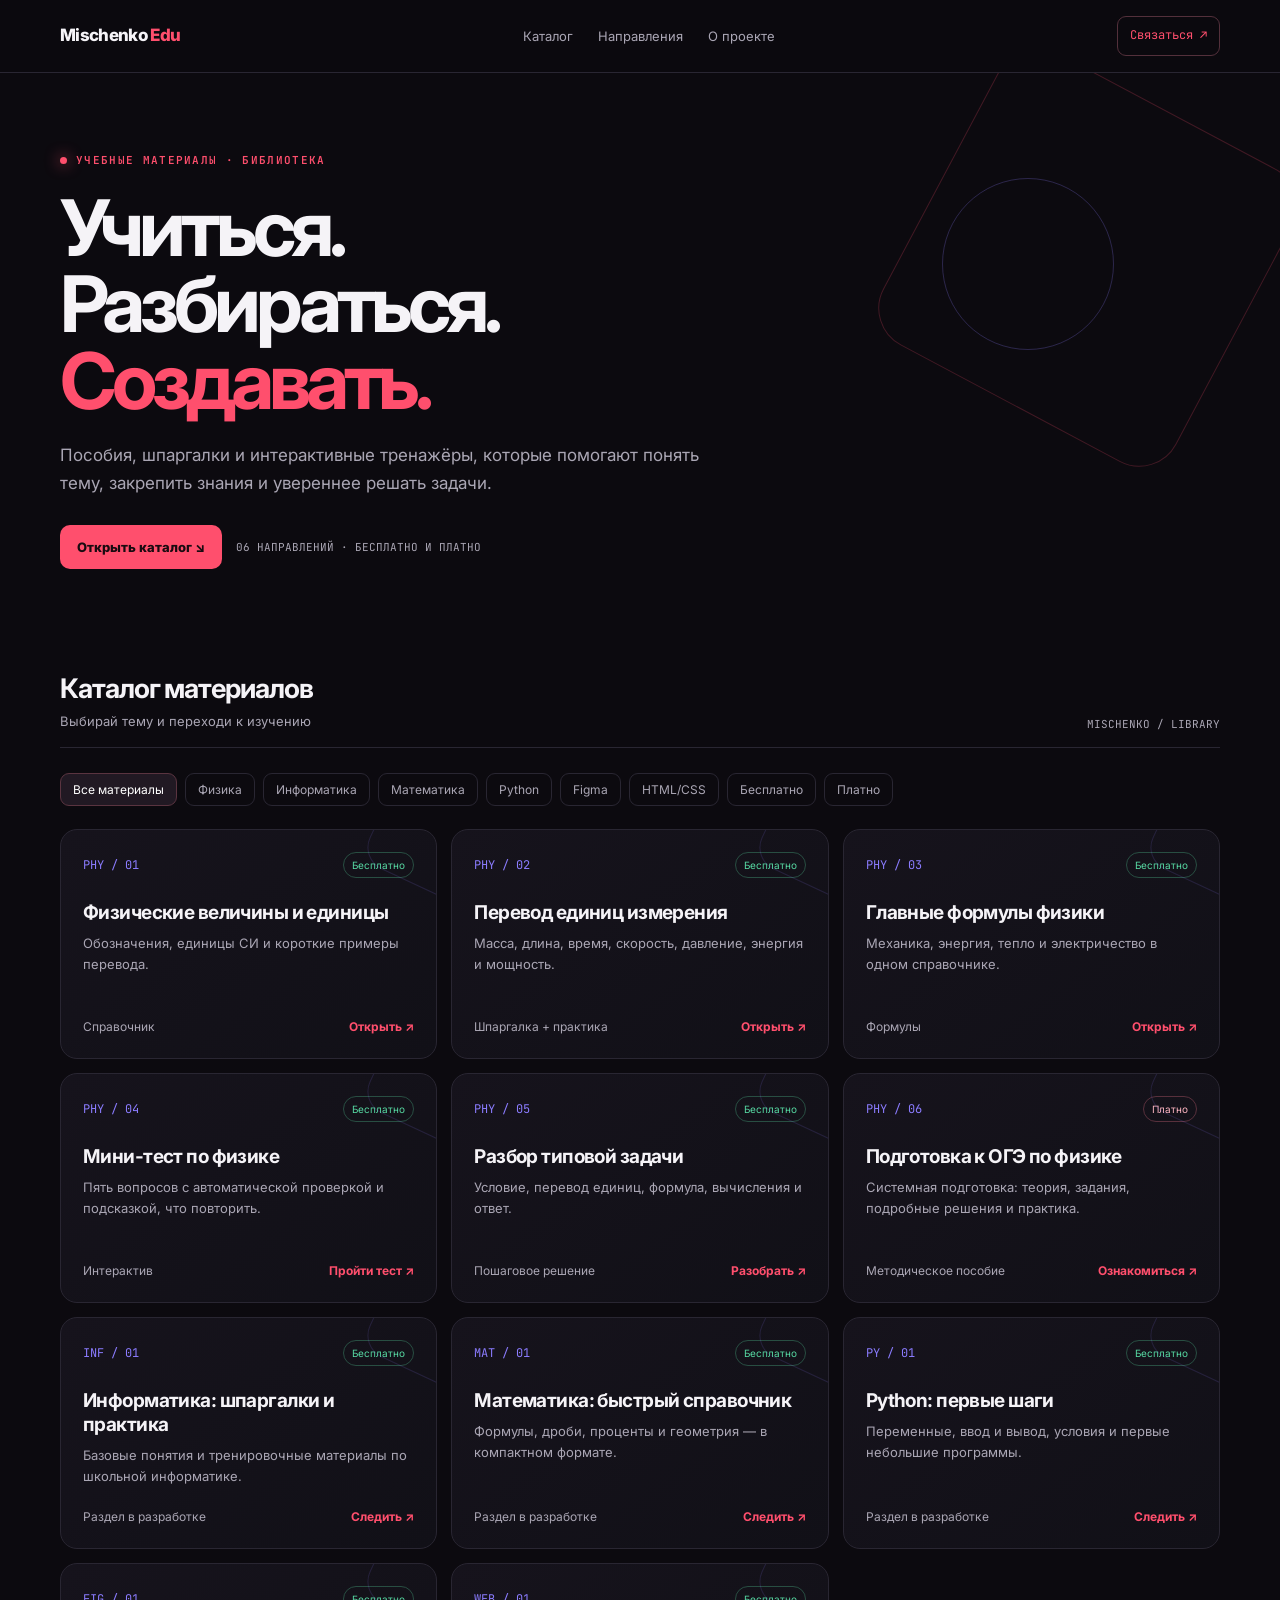
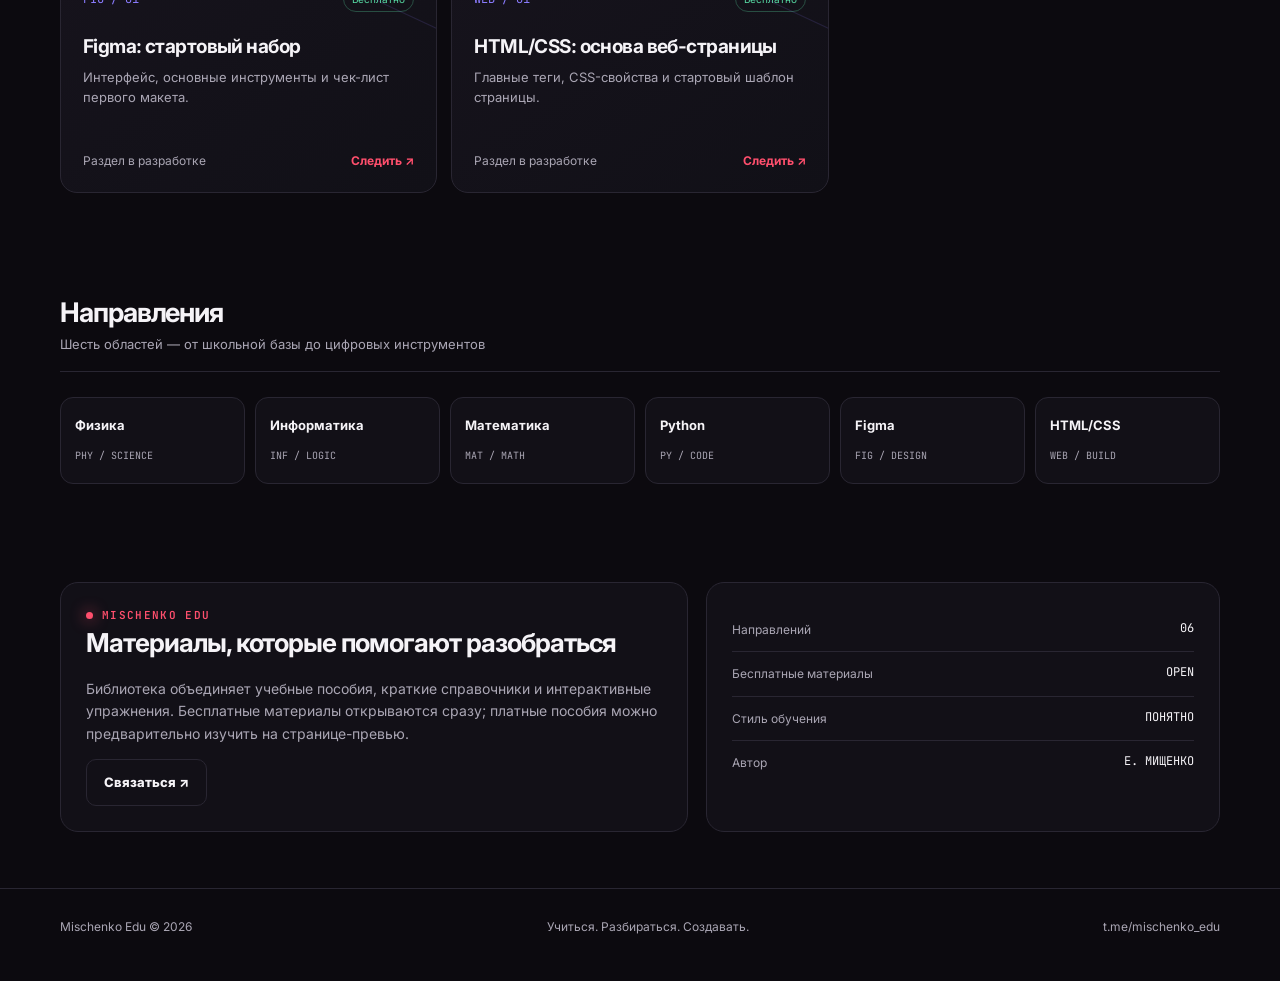
==== commit 59d3dcd0: "Add files via upload" ====
--- a/index.html
+++ b/index.html
@@ -1,1050 +1,57 @@
-
-<!DOCTYPE html>
-<html lang="ru">
-<head>
-  <meta charset="UTF-8">
-  <meta name="viewport" content="width=device-width, initial-scale=1.0">
-  <meta name="theme-color" content="#0c0a0f">
-
-  <title>Mischenko Edu — библиотека учебных материалов</title>
-  <meta name="description" content="Учебные материалы по физике, информатике, математике, Python, Figma и HTML/CSS. Бесплатные пособия и авторские продукты Mischenko Edu.">
-
-  <link rel="preconnect" href="https://fonts.googleapis.com">
-  <link rel="preconnect" href="https://fonts.gstatic.com" crossorigin>
-  <link href="https://fonts.googleapis.com/css2?family=Inter:wght@400;500;600;700;800&family=JetBrains+Mono:wght@400;500;600&display=swap" rel="stylesheet">
-
-  <link rel="stylesheet" href="style.css">
-  <script src="script.js" defer></script>
-</head>
-
-<body>
-  <div class="page-grid" aria-hidden="true"></div>
-
-  <header class="site-header">
-    <a class="brand" href="index.html" aria-label="Mischenko Edu — главная">
-      <span class="brand-mark">
-        <span></span><span></span><span></span><span></span>
-      </span>
-      <span class="brand-name">
-        Mischenko <span>Edu</span>
-        <small>БИБЛИОТЕКА МАТЕРИАЛОВ</small>
-      </span>
-    </a>
-
-    <nav class="header-nav" aria-label="Основная навигация">
-      <a class="nav-link active" href="#catalog">Каталог</a>
-      <a class="nav-link" href="#directions">Направления</a>
-      <a class="nav-contact" href="https://t.me/mischenko_edu" target="_blank" rel="noopener noreferrer">
-        Связаться <span>↗</span>
-      </a>
-    </nav>
-  </header>
-
-  <main>
-    <section class="hero" aria-labelledby="hero-title">
-      <div class="hero-copy">
-        <div class="eyebrow">
-          <span class="status-dot"></span>
-          KNOWLEDGE LIBRARY <span class="eyebrow-number">/ 001</span>
-        </div>
-
-        <h1 id="hero-title">
-          Учиться.<br>
-          Разбираться.<br>
-          <span class="accent-text">Создавать.</span>
-        </h1>
-
-        <p class="hero-description">
-          Учебные материалы, понятные объяснения и практика —
-          от школьных предметов до программирования и дизайна.
-        </p>
-
-        <a class="hero-link" href="#catalog">
-          Изучить каталог <span aria-hidden="true">↓</span>
-        </a>
-
-        <div class="hero-meta">
-          <span><i class="meta-square"></i> 06 направлений</span>
-          <span><i class="meta-circle"></i> Бесплатные и платные материалы</span>
-        </div>
-      </div>
-
-      <div class="hero-art" aria-hidden="true">
-        <div class="art-orbit orbit-one"></div>
-        <div class="art-orbit orbit-two"></div>
-        <div class="art-cross cross-one">+</div>
-        <div class="art-cross cross-two">×</div>
-        <div class="art-line line-one"></div>
-        <div class="art-line line-two"></div>
-
-        <div class="art-card art-card-back">
-          <span>ME / 02</span>
-          <div class="art-mini-grid"></div>
-        </div>
-
-        <div class="art-card art-card-front">
-          <span class="art-card-label">STUDY SYSTEM</span>
-          <div class="art-symbol">
-            <span></span><span></span><span></span>
-            <span></span><span></span><span></span>
-            <span></span><span></span><span></span>
-          </div>
-          <div class="art-card-bottom">
-            <span>MISCHENKO</span>
-            <span>EDU®</span>
-          </div>
-        </div>
-
-        <div class="art-coordinate coordinate-one">55° 45' N</div>
-        <div class="art-coordinate coordinate-two">LEARN / 2026</div>
-      </div>
-    </section>
-
-    <section class="direction-section" id="directions">
-      <div class="section-heading">
-        <div>
-          <span class="section-index">01 / НАВИГАЦИЯ</span>
-          <h2>Выбери направление</h2>
-        </div>
-        <span class="section-aside">ОТ ТЕОРИИ К ПРАКТИКЕ</span>
-      </div>
-
-      <div class="direction-grid">
-        <a class="direction-tile" href="#catalog" data-direction-link="physics">
-          <span class="direction-icon icon-physics">Φ</span>
-          <span class="direction-info">
-            <strong>Физика</strong>
-            <small>Формулы и задачи</small>
-          </span>
-          <span class="direction-arrow">↗</span>
-        </a>
-
-        <a class="direction-tile" href="#catalog" data-direction-link="informatics">
-          <span class="direction-icon icon-informatics">01</span>
-          <span class="direction-info">
-            <strong>Информатика</strong>
-            <small>Логика и алгоритмы</small>
-          </span>
-          <span class="direction-arrow">↗</span>
-        </a>
-
-        <a class="direction-tile" href="#catalog" data-direction-link="math">
-          <span class="direction-icon icon-math">∑</span>
-          <span class="direction-info">
-            <strong>Математика</strong>
-            <small>Правила и вычисления</small>
-          </span>
-          <span class="direction-arrow">↗</span>
-        </a>
-
-        <a class="direction-tile" href="#catalog" data-direction-link="python">
-          <span class="direction-icon icon-python">&lt;/&gt;</span>
-          <span class="direction-info">
-            <strong>Python</strong>
-            <small>Код и практика</small>
-          </span>
-          <span class="direction-arrow">↗</span>
-        </a>
-
-        <a class="direction-tile" href="#catalog" data-direction-link="figma">
-          <span class="direction-icon icon-figma">◈</span>
-          <span class="direction-info">
-            <strong>Figma</strong>
-            <small>Интерфейсы и дизайн</small>
-          </span>
-          <span class="direction-arrow">↗</span>
-        </a>
-
-        <a class="direction-tile" href="#catalog" data-direction-link="html">
-          <span class="direction-icon icon-html">{ }</span>
-          <span class="direction-info">
-            <strong>HTML / CSS</strong>
-            <small>Создание сайтов</small>
-          </span>
-          <span class="direction-arrow">↗</span>
-        </a>
-      </div>
-    </section>
-
-    <section class="catalog-section" id="catalog">
-      <div class="section-heading catalog-heading">
-        <div>
-          <span class="section-index">02 / БИБЛИОТЕКА</span>
-          <h2>Материалы</h2>
-          <p class="section-description">
-            Выбирай тему, открывай материал и переходи к практике.
-          </p>
-        </div>
-
-        <div class="catalog-total">
-          <strong id="visibleCount">38</strong>
-          <span>МАТЕРИАЛОВ<br>В КАТАЛОГЕ</span>
-        </div>
-      </div>
-
-      <div class="filter-bar" aria-label="Фильтры каталога">
-        <div class="filter-control">
-          <label for="directionFilter">Направление</label>
-          <select id="directionFilter">
-            <option value="all">Все направления</option>
-            <option value="physics">Физика</option>
-            <option value="informatics">Информатика</option>
-            <option value="math">Математика</option>
-            <option value="python">Python</option>
-            <option value="figma">Figma</option>
-            <option value="html">HTML / CSS</option>
-          </select>
-        </div>
-
-        <span class="filter-divider" aria-hidden="true"></span>
-
-        <div class="filter-control">
-          <label for="accessFilter">Доступ</label>
-          <select id="accessFilter">
-            <option value="all">Все материалы</option>
-            <option value="free">Бесплатно</option>
-            <option value="paid">Платно</option>
-          </select>
-        </div>
-
-        <button class="reset-filters" id="resetFilters" type="button">
-          Сбросить <span>↺</span>
-        </button>
-      </div>
-
-      <div class="catalog-status">
-        <span id="filterSummary">Все направления · Все материалы</span>
-        <span class="status-legend">
-          <span><i class="legend-free"></i> Бесплатно</span>
-          <span><i class="legend-paid"></i> Платно</span>
-        </span>
-      </div>
-
-      <div class="catalog-grid" id="catalogGrid">
-
-        <!-- ФИЗИКА -->
-
-        <a class="material-card" href="materials/physics/units/index.html"
-           data-category="physics" data-access="free">
-          <div class="card-top">
-            <span class="card-category">ФИЗИКА / 01</span>
-            <span class="access-badge free">БЕСПЛАТНО</span>
-          </div>
-          <div class="card-visual visual-physics">
-            <span class="visual-formula">v = s / t</span>
-            <span class="visual-orbit"></span>
-            <span class="visual-coordinate">01—04</span>
-          </div>
-          <div class="card-content">
-            <h3>Физические величины и единицы</h3>
-            <p>Основные величины, обозначения и единицы измерения.</p>
-            <div class="card-bottom">
-              <span class="material-type">Шпаргалка</span>
-              <span class="card-arrow">↗</span>
-            </div>
-          </div>
-        </a>
-
-        <a class="material-card" href="materials/physics/formulas.html"
-           data-category="physics" data-access="free">
-          <div class="card-top">
-            <span class="card-category">ФИЗИКА / 02</span>
-            <span class="access-badge free">БЕСПЛАТНО</span>
-          </div>
-          <div class="card-visual visual-physics">
-            <span class="visual-formula">F = ma</span>
-            <span class="visual-orbit"></span>
-            <span class="visual-coordinate">02—04</span>
-          </div>
-          <div class="card-content">
-            <h3>Главные формулы физики</h3>
-            <p>Школьные формулы с пояснениями, мини-тестами и рекомендациями по повторению.</p>
-            <div class="card-bottom">
-              <span class="material-type">Справочник</span>
-              <span class="card-arrow">↗</span>
-            </div>
-          </div>
-        </a>
-
-        <a class="material-card" href="materials/physics/units-conversion/index.html"
-           data-category="physics" data-access="free">
-          <div class="card-top">
-            <span class="card-category">ФИЗИКА / 03</span>
-            <span class="access-badge free">БЕСПЛАТНО</span>
-          </div>
-          <div class="card-visual visual-physics">
-            <span class="visual-formula">км/ч → м/с</span>
-            <span class="visual-orbit"></span>
-            <span class="visual-coordinate">03—04</span>
-          </div>
-          <div class="card-content">
-            <h3>Перевод единиц измерения</h3>
-            <p>Как переводить величины и не терять нули.</p>
-            <div class="card-bottom">
-              <span class="material-type">Практикум</span>
-              <span class="card-arrow">↗</span>
-            </div>
-          </div>
-        </a>
-
-        <a class="material-card" href="materials/physics/mini-test/index.html"
-           data-category="physics" data-access="free">
-          <div class="card-top">
-            <span class="card-category">ФИЗИКА / 04</span>
-            <span class="access-badge free">БЕСПЛАТНО</span>
-          </div>
-          <div class="card-visual visual-physics">
-            <span class="visual-formula">TEST_01</span>
-            <span class="visual-orbit"></span>
-            <span class="visual-coordinate">04—04</span>
-          </div>
-          <div class="card-content">
-            <h3>Мини-тест по физике</h3>
-            <p>Проверь понимание величин, формул и единиц.</p>
-            <div class="card-bottom">
-              <span class="material-type">Тест с ответами</span>
-              <span class="card-arrow">↗</span>
-            </div>
-          </div>
-        </a>
-
-        <!-- НОВЫЙ БЕСПЛАТНЫЙ МАТЕРИАЛ: ЗАДАЧИ ПО ФИЗИКЕ -->
-
-        <a class="material-card" href="materials/physics/problems.html"
-           data-category="physics" data-access="free">
-          <div class="card-top">
-            <span class="card-category">ФИЗИКА / 05</span>
-            <span class="access-badge free">БЕСПЛАТНО</span>
-          </div>
-          <div class="card-visual visual-physics">
-            <span class="visual-formula">F = ma</span>
-            <span class="visual-orbit"></span>
-            <span class="visual-coordinate">SOLVE / 05</span>
-          </div>
-          <div class="card-content">
-            <h3>Задачи с пошаговым решением</h3>
-            <p>Механика, давление, теплота, электричество и оптика с объяснениями каждого шага.</p>
-            <div class="card-bottom">
-              <span class="material-type">Практикум</span>
-              <span class="card-arrow">↗</span>
-            </div>
-          </div>
-        </a>
-
-        <a class="material-card" href="demos/physics-oge/index.html"
-           data-category="physics" data-access="paid">
-          <div class="card-top">
-            <span class="card-category">ФИЗИКА / 06</span>
-            <span class="access-badge paid">ПЛАТНО</span>
-          </div>
-          <div class="card-visual visual-physics visual-featured">
-            <span class="visual-formula">ОГЭ / PHY</span>
-            <span class="visual-orbit"></span>
-            <span class="visual-coordinate">PRODUCT_01</span>
-          </div>
-          <div class="card-content">
-            <h3>Подготовка к ОГЭ по физике</h3>
-            <p>Системная подготовка: теория, алгоритмы и задания.</p>
-            <div class="card-bottom">
-              <span class="material-type">Пособие · демо</span>
-              <span class="card-arrow">↗</span>
-            </div>
-          </div>
-        </a>
-
-        <a class="material-card" href="demos/physics/problem-solving/index.html"
-           data-category="physics" data-access="paid">
-          <div class="card-top">
-            <span class="card-category">ФИЗИКА / 07</span>
-            <span class="access-badge paid">ПЛАТНО</span>
-          </div>
-          <div class="card-visual visual-physics">
-            <span class="visual-formula">SOLVE →</span>
-            <span class="visual-orbit"></span>
-            <span class="visual-coordinate">PRODUCT_02</span>
-          </div>
-          <div class="card-content">
-            <h3>Как решать задачи по физике</h3>
-            <p>Пошаговый алгоритм: условие, формула, решение.</p>
-            <div class="card-bottom">
-              <span class="material-type">Практикум · демо</span>
-              <span class="card-arrow">↗</span>
-            </div>
-          </div>
-        </a>
-
-        <!-- ИНФОРМАТИКА -->
-
-        <a class="material-card" href="materials/informatics/number-systems/index.html"
-           data-category="informatics" data-access="free">
-          <div class="card-top">
-            <span class="card-category">ИНФОРМАТИКА / 01</span>
-            <span class="access-badge free">БЕСПЛАТНО</span>
-          </div>
-          <div class="card-visual visual-informatics">
-            <span class="visual-formula">101101₂</span>
-            <span class="visual-binary">0 1 0 1 1 0 1</span>
-            <span class="visual-coordinate">01—04</span>
-          </div>
-          <div class="card-content">
-            <h3>Системы счисления</h3>
-            <p>Двоичная, десятичная и перевод чисел между системами.</p>
-            <div class="card-bottom">
-              <span class="material-type">Конспект + примеры</span>
-              <span class="card-arrow">↗</span>
-            </div>
-          </div>
-        </a>
-
-        <a class="material-card" href="materials/informatics/information-units/index.html"
-           data-category="informatics" data-access="free">
-          <div class="card-top">
-            <span class="card-category">ИНФОРМАТИКА / 02</span>
-            <span class="access-badge free">БЕСПЛАТНО</span>
-          </div>
-          <div class="card-visual visual-informatics">
-            <span class="visual-formula">1 KB = ?</span>
-            <span class="visual-binary">BIT / BYTE / MB</span>
-            <span class="visual-coordinate">02—04</span>
-          </div>
-          <div class="card-content">
-            <h3>Единицы информации</h3>
-            <p>Биты, байты, объём данных и перевод единиц.</p>
-            <div class="card-bottom">
-              <span class="material-type">Шпаргалка</span>
-              <span class="card-arrow">↗</span>
-            </div>
-          </div>
-        </a>
-
-        <a class="material-card" href="materials/informatics/logic/index.html"
-           data-category="informatics" data-access="free">
-          <div class="card-top">
-            <span class="card-category">ИНФОРМАТИКА / 03</span>
-            <span class="access-badge free">БЕСПЛАТНО</span>
-          </div>
-          <div class="card-visual visual-informatics">
-            <span class="visual-formula">A ∧ B</span>
-            <span class="visual-binary">AND / OR / NOT</span>
-            <span class="visual-coordinate">03—04</span>
-          </div>
-          <div class="card-content">
-            <h3>Логические операции</h3>
-            <p>Таблицы истинности и основные логические связки.</p>
-            <div class="card-bottom">
-              <span class="material-type">Конспект + задачи</span>
-              <span class="card-arrow">↗</span>
-            </div>
-          </div>
-        </a>
-
-        <a class="material-card" href="materials/informatics/algorithms/index.html"
-           data-category="informatics" data-access="free">
-          <div class="card-top">
-            <span class="card-category">ИНФОРМАТИКА / 04</span>
-            <span class="access-badge free">БЕСПЛАТНО</span>
-          </div>
-          <div class="card-visual visual-informatics">
-            <span class="visual-formula">START → END</span>
-            <span class="visual-binary">IF / ELSE / LOOP</span>
-            <span class="visual-coordinate">04—04</span>
-          </div>
-          <div class="card-content">
-            <h3>Алгоритмы и блок-схемы</h3>
-            <p>Ветвления, циклы и способы записи алгоритмов.</p>
-            <div class="card-bottom">
-              <span class="material-type">Справочник</span>
-              <span class="card-arrow">↗</span>
-            </div>
-          </div>
-        </a>
-
-        <a class="material-card" href="demos/informatics-oge/index.html"
-           data-category="informatics" data-access="paid">
-          <div class="card-top">
-            <span class="card-category">ИНФОРМАТИКА / 05</span>
-            <span class="access-badge paid">ПЛАТНО</span>
-          </div>
-          <div class="card-visual visual-informatics visual-featured">
-            <span class="visual-formula">ОГЭ / INF</span>
-            <span class="visual-binary">TASK → METHOD → RESULT</span>
-            <span class="visual-coordinate">PRODUCT_03</span>
-          </div>
-          <div class="card-content">
-            <h3>Подготовка к ОГЭ по информатике</h3>
-            <p>Темы экзамена, методы решения и тренировочные задания.</p>
-            <div class="card-bottom">
-              <span class="material-type">Пособие · демо</span>
-              <span class="card-arrow">↗</span>
-            </div>
-          </div>
-        </a>
-
-        <a class="material-card" href="demos/informatics-tasks/index.html"
-           data-category="informatics" data-access="paid">
-          <div class="card-top">
-            <span class="card-category">ИНФОРМАТИКА / 06</span>
-            <span class="access-badge paid">ПЛАТНО</span>
-          </div>
-          <div class="card-visual visual-informatics">
-            <span class="visual-formula">TASK LAB</span>
-            <span class="visual-binary">01 / 02 / 03</span>
-            <span class="visual-coordinate">PRODUCT_04</span>
-          </div>
-          <div class="card-content">
-            <h3>Практикум по информатике</h3>
-            <p>Подборка задач с алгоритмами решения и разборами.</p>
-            <div class="card-bottom">
-              <span class="material-type">Практикум · демо</span>
-              <span class="card-arrow">↗</span>
-            </div>
-          </div>
-        </a>
-
-        <!-- МАТЕМАТИКА -->
-
-        <a class="material-card" href="materials/math/formulas/index.html"
-           data-category="math" data-access="free">
-          <div class="card-top">
-            <span class="card-category">МАТЕМАТИКА / 01</span>
-            <span class="access-badge free">БЕСПЛАТНО</span>
-          </div>
-          <div class="card-visual visual-math">
-            <span class="visual-formula">a² + b²</span>
-            <span class="visual-coordinate">FORMULA_01</span>
-          </div>
-          <div class="card-content">
-            <h3>Основные формулы математики</h3>
-            <p>Формулы сокращённого умножения и базовые правила.</p>
-            <div class="card-bottom">
-              <span class="material-type">Шпаргалка</span>
-              <span class="card-arrow">↗</span>
-            </div>
-          </div>
-        </a>
-
-        <a class="material-card" href="materials/math/fractions/index.html"
-           data-category="math" data-access="free">
-          <div class="card-top">
-            <span class="card-category">МАТЕМАТИКА / 02</span>
-            <span class="access-badge free">БЕСПЛАТНО</span>
-          </div>
-          <div class="card-visual visual-math">
-            <span class="visual-formula">¾ + ⅔</span>
-            <span class="visual-coordinate">PRACTICE_02</span>
-          </div>
-          <div class="card-content">
-            <h3>Дроби без путаницы</h3>
-            <p>Сокращение, сравнение и арифметические действия с дробями.</p>
-            <div class="card-bottom">
-              <span class="material-type">Конспект + практика</span>
-              <span class="card-arrow">↗</span>
-            </div>
-          </div>
-        </a>
-
-        <a class="material-card" href="materials/math/percentages/index.html"
-           data-category="math" data-access="free">
-          <div class="card-top">
-            <span class="card-category">МАТЕМАТИКА / 03</span>
-            <span class="access-badge free">БЕСПЛАТНО</span>
-          </div>
-          <div class="card-visual visual-math">
-            <span class="visual-formula">25% = ¼</span>
-            <span class="visual-coordinate">PRACTICE_03</span>
-          </div>
-          <div class="card-content">
-            <h3>Проценты и пропорции</h3>
-            <p>Как находить процент от числа и решать задачи.</p>
-            <div class="card-bottom">
-              <span class="material-type">Практикум</span>
-              <span class="card-arrow">↗</span>
-            </div>
-          </div>
-        </a>
-
-        <a class="material-card" href="materials/math/geometry/index.html"
-           data-category="math" data-access="free">
-          <div class="card-top">
-            <span class="card-category">МАТЕМАТИКА / 04</span>
-            <span class="access-badge free">БЕСПЛАТНО</span>
-          </div>
-          <div class="card-visual visual-math">
-            <span class="visual-formula">S = a · b</span>
-            <span class="visual-coordinate">GEOMETRY_04</span>
-          </div>
-          <div class="card-content">
-            <h3>Площади и периметры</h3>
-            <p>Формулы фигур, обозначения и разобранные примеры.</p>
-            <div class="card-bottom">
-              <span class="material-type">Справочник</span>
-              <span class="card-arrow">↗</span>
-            </div>
-          </div>
-        </a>
-
-        <a class="material-card" href="demos/math-exam/index.html"
-           data-category="math" data-access="paid">
-          <div class="card-top">
-            <span class="card-category">МАТЕМАТИКА / 05</span>
-            <span class="access-badge paid">ПЛАТНО</span>
-          </div>
-          <div class="card-visual visual-math visual-featured">
-            <span class="visual-formula">EXAM / MATH</span>
-            <span class="visual-coordinate">PRODUCT_05</span>
-          </div>
-          <div class="card-content">
-            <h3>Подготовка к экзамену по математике</h3>
-            <p>Систематизация тем, типовые задачи и способы решения.</p>
-            <div class="card-bottom">
-              <span class="material-type">Пособие · демо</span>
-              <span class="card-arrow">↗</span>
-            </div>
-          </div>
-        </a>
-
-        <a class="material-card" href="demos/math-practice/index.html"
-           data-category="math" data-access="paid">
-          <div class="card-top">
-            <span class="card-category">МАТЕМАТИКА / 06</span>
-            <span class="access-badge paid">ПЛАТНО</span>
-          </div>
-          <div class="card-visual visual-math">
-            <span class="visual-formula">MATH LAB</span>
-            <span class="visual-coordinate">PRODUCT_06</span>
-          </div>
-          <div class="card-content">
-            <h3>Сборник задач с решениями</h3>
-            <p>Тренировка навыков с пошаговыми объяснениями.</p>
-            <div class="card-bottom">
-              <span class="material-type">Сборник · демо</span>
-              <span class="card-arrow">↗</span>
-            </div>
-          </div>
-        </a>
-
-        <!-- PYTHON -->
-
-        <a class="material-card" href="materials/python/first-steps/index.html"
-           data-category="python" data-access="free">
-          <div class="card-top">
-            <span class="card-category">PYTHON / 01</span>
-            <span class="access-badge free">БЕСПЛАТНО</span>
-          </div>
-          <div class="card-visual visual-python">
-            <span class="code-line"><i>01</i> print("Hello!")</span>
-            <span class="code-line"><i>02</i> # first steps</span>
-            <span class="visual-coordinate">PY / START</span>
-          </div>
-          <div class="card-content">
-            <h3>Первый шаг в Python</h3>
-            <p>Как устроена программа и как запустить первый код.</p>
-            <div class="card-bottom">
-              <span class="material-type">Урок для начинающих</span>
-              <span class="card-arrow">↗</span>
-            </div>
-          </div>
-        </a>
-
-        <a class="material-card" href="materials/python/variables/index.html"
-           data-category="python" data-access="free">
-          <div class="card-top">
-            <span class="card-category">PYTHON / 02</span>
-            <span class="access-badge free">БЕСПЛАТНО</span>
-          </div>
-          <div class="card-visual visual-python">
-            <span class="code-line"><i>01</i> name = "Anna"</span>
-            <span class="code-line"><i>02</i> age = 15</span>
-            <span class="visual-coordinate">PY / VARS</span>
-          </div>
-          <div class="card-content">
-            <h3>Переменные и типы данных</h3>
-            <p>Числа, строки, присваивание и простые операции.</p>
-            <div class="card-bottom">
-              <span class="material-type">Конспект + код</span>
-              <span class="card-arrow">↗</span>
-            </div>
-          </div>
-        </a>
-
-        <a class="material-card" href="materials/python/input-output/index.html"
-           data-category="python" data-access="free">
-          <div class="card-top">
-            <span class="card-category">PYTHON / 03</span>
-            <span class="access-badge free">БЕСПЛАТНО</span>
-          </div>
-          <div class="card-visual visual-python">
-            <span class="code-line"><i>01</i> input()</span>
-            <span class="code-line"><i>02</i> print()</span>
-            <span class="visual-coordinate">PY / IO</span>
-          </div>
-          <div class="card-content">
-            <h3>Ввод и вывод данных</h3>
-            <p>Получаем данные от пользователя и выводим результат.</p>
-            <div class="card-bottom">
-              <span class="material-type">Практика</span>
-              <span class="card-arrow">↗</span>
-            </div>
-          </div>
-        </a>
-
-        <a class="material-card" href="materials/python/conditions/index.html"
-           data-category="python" data-access="free">
-          <div class="card-top">
-            <span class="card-category">PYTHON / 04</span>
-            <span class="access-badge free">БЕСПЛАТНО</span>
-          </div>
-          <div class="card-visual visual-python">
-            <span class="code-line"><i>01</i> if score &gt; 5:</span>
-            <span class="code-line"><i>02</i> &nbsp;&nbsp;print(...)</span>
-            <span class="visual-coordinate">PY / IF</span>
-          </div>
-          <div class="card-content">
-            <h3>Условия и ветвления</h3>
-            <p>if, elif, else и логика принятия решений.</p>
-            <div class="card-bottom">
-              <span class="material-type">Конспект + задачи</span>
-              <span class="card-arrow">↗</span>
-            </div>
-          </div>
-        </a>
-
-        <a class="material-card" href="demos/python-workbook/index.html"
-           data-category="python" data-access="paid">
-          <div class="card-top">
-            <span class="card-category">PYTHON / 05</span>
-            <span class="access-badge paid">ПЛАТНО</span>
-          </div>
-          <div class="card-visual visual-python visual-featured">
-            <span class="code-line"><i>01</i> LEARN()</span>
-            <span class="code-line"><i>02</i> PRACTICE()</span>
-            <span class="visual-coordinate">PRODUCT_07</span>
-          </div>
-          <div class="card-content">
-            <h3>Python с нуля: рабочая тетрадь</h3>
-            <p>Последовательные темы, задания и проверка результата.</p>
-            <div class="card-bottom">
-              <span class="material-type">Тетрадь · демо</span>
-              <span class="card-arrow">↗</span>
-            </div>
-          </div>
-        </a>
-
-        <a class="material-card" href="demos/python-tasks/index.html"
-           data-category="python" data-access="paid">
-          <div class="card-top">
-            <span class="card-category">PYTHON / 06</span>
-            <span class="access-badge paid">ПЛАТНО</span>
-          </div>
-          <div class="card-visual visual-python">
-            <span class="code-line"><i>01</i> solve(task)</span>
-            <span class="code-line"><i>02</i> # explain</span>
-            <span class="visual-coordinate">PRODUCT_08</span>
-          </div>
-          <div class="card-content">
-            <h3>Сборник задач по Python</h3>
-            <p>Задачи по темам с подсказками и разборами решений.</p>
-            <div class="card-bottom">
-              <span class="material-type">Сборник · демо</span>
-              <span class="card-arrow">↗</span>
-            </div>
-          </div>
-        </a>
-
-        <!-- FIGMA -->
-
-        <a class="material-card" href="materials/figma/interface-terms/index.html"
-           data-category="figma" data-access="free">
-          <div class="card-top">
-            <span class="card-category">FIGMA / 01</span>
-            <span class="access-badge free">БЕСПЛАТНО</span>
-          </div>
-          <div class="card-visual visual-figma">
-            <span class="figma-shape shape-one"></span>
-            <span class="figma-shape shape-two"></span>
-            <span class="figma-shape shape-three"></span>
-            <span class="figma-shape shape-four"></span>
-            <span class="visual-coordinate">DESIGN / 01</span>
-          </div>
-          <div class="card-content">
-            <h3>Основные термины дизайна</h3>
-            <p>Фрейм, компонент, слой, автолейаут и другие понятия.</p>
-            <div class="card-bottom">
-              <span class="material-type">Справочник</span>
-              <span class="card-arrow">↗</span>
-            </div>
-          </div>
-        </a>
-
-        <a class="material-card" href="materials/figma/shortcuts/index.html"
-           data-category="figma" data-access="free">
-          <div class="card-top">
-            <span class="card-category">FIGMA / 02</span>
-            <span class="access-badge free">БЕСПЛАТНО</span>
-          </div>
-          <div class="card-visual visual-figma">
-            <span class="shortcut-key">Ctrl</span>
-            <span class="shortcut-plus">+</span>
-            <span class="shortcut-key">D</span>
-            <span class="visual-coordinate">SHORTCUTS</span>
-          </div>
-          <div class="card-content">
-            <h3>Горячие клавиши Figma</h3>
-            <p>Команды для быстрого создания и редактирования макетов.</p>
-            <div class="card-bottom">
-              <span class="material-type">Шпаргалка</span>
-              <span class="card-arrow">↗</span>
-            </div>
-          </div>
-        </a>
-
-        <a class="material-card" href="materials/figma/layout-checklist/index.html"
-           data-category="figma" data-access="free">
-          <div class="card-top">
-            <span class="card-category">FIGMA / 03</span>
-            <span class="access-badge free">БЕСПЛАТНО</span>
-          </div>
-          <div class="card-visual visual-figma">
-            <span class="layout-box"></span>
-            <span class="layout-box layout-box-small"></span>
-            <span class="visual-coordinate">LAYOUT / 03</span>
-          </div>
-          <div class="card-content">
-            <h3>Чек-лист хорошего макета</h3>
-            <p>Отступы, сетка, контраст, выравнивание и иерархия.</p>
-            <div class="card-bottom">
-              <span class="material-type">Чек-лист</span>
-              <span class="card-arrow">↗</span>
-            </div>
-          </div>
-        </a>
-
-        <a class="material-card" href="materials/figma/first-layout/index.html"
-           data-category="figma" data-access="free">
-          <div class="card-top">
-            <span class="card-category">FIGMA / 04</span>
-            <span class="access-badge free">БЕСПЛАТНО</span>
-          </div>
-          <div class="card-visual visual-figma">
-            <span class="layout-box layout-box-large"></span>
-            <span class="visual-coordinate">FIRST DESIGN</span>
-          </div>
-          <div class="card-content">
-            <h3>Первый макет интерфейса</h3>
-            <p>Из каких элементов состоит простой экран приложения.</p>
-            <div class="card-bottom">
-              <span class="material-type">Мини-урок</span>
-              <span class="card-arrow">↗</span>
-            </div>
-          </div>
-        </a>
-
-        <a class="material-card" href="demos/figma-ui-kit/index.html"
-           data-category="figma" data-access="paid">
-          <div class="card-top">
-            <span class="card-category">FIGMA / 05</span>
-            <span class="access-badge paid">ПЛАТНО</span>
-          </div>
-          <div class="card-visual visual-figma visual-featured">
-            <span class="ui-kit-label">UI KIT</span>
-            <span class="figma-shape shape-one"></span>
-            <span class="figma-shape shape-three"></span>
-            <span class="visual-coordinate">PRODUCT_09</span>
-          </div>
-          <div class="card-content">
-            <h3>UI-kit: набор элементов интерфейса</h3>
-            <p>Система компонентов для аккуратных и единых макетов.</p>
-            <div class="card-bottom">
-              <span class="material-type">Набор · демо</span>
-              <span class="card-arrow">↗</span>
-            </div>
-          </div>
-        </a>
-
-        <a class="material-card" href="demos/figma-practice/index.html"
-           data-category="figma" data-access="paid">
-          <div class="card-top">
-            <span class="card-category">FIGMA / 06</span>
-            <span class="access-badge paid">ПЛАТНО</span>
-          </div>
-          <div class="card-visual visual-figma">
-            <span class="layout-box"></span>
-            <span class="layout-box layout-box-small"></span>
-            <span class="visual-coordinate">PRODUCT_10</span>
-          </div>
-          <div class="card-content">
-            <h3>Практикум по Figma</h3>
-            <p>Задания на композицию, сетки и создание интерфейсов.</p>
-            <div class="card-bottom">
-              <span class="material-type">Практикум · демо</span>
-              <span class="card-arrow">↗</span>
-            </div>
-          </div>
-        </a>
-
-        <!-- HTML / CSS -->
-
-        <a class="material-card" href="materials/html/tags/index.html"
-           data-category="html" data-access="free">
-          <div class="card-top">
-            <span class="card-category">HTML / CSS / 01</span>
-            <span class="access-badge free">БЕСПЛАТНО</span>
-          </div>
-          <div class="card-visual visual-html">
-            <span class="html-code">&lt;h1&gt;Hello&lt;/h1&gt;</span>
-            <span class="visual-coordinate">HTML / TAGS</span>
-          </div>
-          <div class="card-content">
-            <h3>Основные HTML-теги</h3>
-            <p>Заголовки, абзацы, ссылки, изображения и списки.</p>
-            <div class="card-bottom">
-              <span class="material-type">Справочник</span>
-              <span class="card-arrow">↗</span>
-            </div>
-          </div>
-        </a>
-
-        <a class="material-card" href="materials/html/css-basics/index.html"
-           data-category="html" data-access="free">
-          <div class="card-top">
-            <span class="card-category">HTML / CSS / 02</span>
-            <span class="access-badge free">БЕСПЛАТНО</span>
-          </div>
-          <div class="card-visual visual-html">
-            <span class="html-code">color: #ff6b6b;</span>
-            <span class="visual-coordinate">CSS / STYLE</span>
-          </div>
-          <div class="card-content">
-            <h3>CSS: основы оформления</h3>
-            <p>Цвета, шрифты, размеры, отступы и границы.</p>
-            <div class="card-bottom">
-              <span class="material-type">Конспект + примеры</span>
-              <span class="card-arrow">↗</span>
-            </div>
-          </div>
-        </a>
-
-        <a class="material-card" href="materials/html/page-template/index.html"
-           data-category="html" data-access="free">
-          <div class="card-top">
-            <span class="card-category">HTML / CSS / 03</span>
-            <span class="access-badge free">БЕСПЛАТНО</span>
-          </div>
-          <div class="card-visual visual-html">
-            <span class="html-code">&lt;html&gt; ...</span>
-            <span class="visual-coordinate">PAGE / BASE</span>
-          </div>
-          <div class="card-content">
-            <h3>Шаблон первой веб-страницы</h3>
-            <p>Базовая структура HTML-документа с пояснениями.</p>
-            <div class="card-bottom">
-              <span class="material-type">Готовый шаблон</span>
-              <span class="card-arrow">↗</span>
-            </div>
-          </div>
-        </a>
-
-        <a class="material-card" href="materials/html/card-layout/index.html"
-           data-category="html" data-access="free">
-          <div class="card-top">
-            <span class="card-category">HTML / CSS / 04</span>
-            <span class="access-badge free">БЕСПЛАТНО</span>
-          </div>
-          <div class="card-visual visual-html">
-            <span class="html-card-demo"></span>
-            <span class="visual-coordinate">CARD / LAYOUT</span>
-          </div>
-          <div class="card-content">
-            <h3>Карточка сайта на HTML и CSS</h3>
-            <p>Создание простой карточки с адаптивным оформлением.</p>
-            <div class="card-bottom">
-              <span class="material-type">Практический урок</span>
-              <span class="card-arrow">↗</span>
-            </div>
-          </div>
-        </a>
-
-        <a class="material-card" href="demos/html-css-workbook/index.html"
-           data-category="html" data-access="paid">
-          <div class="card-top">
-            <span class="card-category">HTML / CSS / 05</span>
-            <span class="access-badge paid">ПЛАТНО</span>
-          </div>
-          <div class="card-visual visual-html visual-featured">
-            <span class="html-code">BUILD YOUR WEB</span>
-            <span class="visual-coordinate">PRODUCT_11</span>
-          </div>
-          <div class="card-content">
-            <h3>HTML/CSS с нуля</h3>
-            <p>Пошаговое изучение разметки, стилей и адаптивности.</p>
-            <div class="card-bottom">
-              <span class="material-type">Пособие · демо</span>
-              <span class="card-arrow">↗</span>
-            </div>
-          </div>
-        </a>
-
-        <a class="material-card" href="demos/website-project/index.html"
-           data-category="html" data-access="paid">
-          <div class="card-top">
-            <span class="card-category">HTML / CSS / 06</span>
-            <span class="access-badge paid">ПЛАТНО</span>
-          </div>
-          <div class="card-visual visual-html">
-            <span class="html-code">&lt;site /&gt;</span>
-            <span class="visual-coordinate">PRODUCT_12</span>
-          </div>
-          <div class="card-content">
-            <h3>Создай свой первый сайт</h3>
-            <p>Практический проект от структуры до готовой страницы.</p>
-            <div class="card-bottom">
-              <span class="material-type">Проект · демо</span>
-              <span class="card-arrow">↗</span>
-            </div>
-          </div>
-        </a>
-
-      </div>
-
-      <div class="empty-state" id="emptyState" hidden>
-        <span class="empty-symbol">∅</span>
-        <h3>Материалы не найдены</h3>
-        <p>Попробуй выбрать другое направление или тип доступа.</p>
-        <button class="reset-empty" id="resetEmpty" type="button">
-          Показать весь каталог ↗
-        </button>
-      </div>
-
-      <div class="catalog-end">
-        <span class="end-line"></span>
-        <span>КОНЕЦ СПИСКА</span>
-        <span class="end-line"></span>
-      </div>
-    </section>
-
-    <section class="about-strip">
-      <div class="about-mark" aria-hidden="true">
-        <span></span><span></span><span></span><span></span>
-      </div>
-      <div class="about-copy">
-        <span class="section-index">03 / О ПРОЕКТЕ</span>
-        <h2>Знания — в понятной форме.</h2>
-        <p>
-          Mischenko Edu — библиотека учебных материалов,
-          которая помогает разбираться в сложном шаг за шагом.
-        </p>
-      </div>
-      <a class="about-link" href="https://t.me/mischenko_edu"
-         target="_blank" rel="noopener noreferrer">
-        Задать вопрос <span>↗</span>
-      </a>
-    </section>
-  </main>
-
-  <footer class="site-footer">
-    <a class="footer-brand" href="index.html">Mischenko <span>Edu</span></a>
-    <span class="footer-note">Учиться. Разбираться. Создавать.</span>
-    <span class="footer-copy">© 2026 MISCHENKO EDU</span>
-  </footer>
-</body>
-</html>
+<!DOCTYPE html>
+<html lang="ru">
+<head>
+<meta charset="UTF-8">
+<meta name="viewport" content="width=device-width, initial-scale=1.0">
+<meta name="theme-color" content="#0c0a0f">
+<title>Mischenko Edu — библиотека учебных материалов</title>
+<meta name="description" content="Бесплатные и платные учебные материалы по физике, информатике, математике, Python, Figma и HTML/CSS.">
+<link rel="preconnect" href="https://fonts.googleapis.com">
+<link rel="preconnect" href="https://fonts.gstatic.com" crossorigin>
+<link href="https://fonts.googleapis.com/css2?family=Inter:wght@400;500;600;700;800&family=JetBrains+Mono:wght@400;500;600&display=swap" rel="stylesheet">
+<style>
+:root{--bg:#0c0a0f;--panel:#121017;--card:#15131b;--text:#f5f3f7;--muted:#aaa6b4;--line:#292632;--pink:#ff4f6d;--purple:#8b7cff;--green:#57d9a3}
+*{box-sizing:border-box}html{scroll-behavior:smooth;scroll-padding-top:90px}body{margin:0;background:var(--bg);color:var(--text);font-family:Inter,system-ui,sans-serif;line-height:1.6}a{color:inherit;text-decoration:none}.wrap{width:min(1160px,calc(100% - 44px));margin:auto}
+header{position:sticky;top:0;z-index:10;background:rgba(12,10,15,.88);backdrop-filter:blur(16px);border-bottom:1px solid var(--line)}.nav{height:72px;display:flex;align-items:center;justify-content:space-between;gap:20px}.brand{font-size:17px;font-weight:800;letter-spacing:-.04em}.brand span{color:var(--pink)}.navlinks{display:flex;gap:25px;color:var(--muted);font-size:13px}.navlinks a:hover{color:var(--text)}.contact{font-family:"JetBrains Mono",monospace;font-size:12px;color:var(--pink);border:1px solid #53303b;padding:9px 12px;border-radius:9px}
+.hero{padding:80px 0 56px;position:relative;overflow:hidden}.hero:before{content:"";position:absolute;width:330px;height:330px;border:1px solid rgba(255,79,109,.22);border-radius:42px;right:2%;top:18px;transform:rotate(28deg);pointer-events:none}.hero:after{content:"";position:absolute;width:170px;height:170px;border:1px solid rgba(139,124,255,.25);border-radius:50%;right:13%;top:105px;pointer-events:none}.eyebrow{display:flex;align-items:center;gap:9px;color:var(--pink);font:600 11px "JetBrains Mono",monospace;text-transform:uppercase;letter-spacing:.12em}.eyebrow:before{content:"";width:7px;height:7px;background:var(--pink);border-radius:50%;box-shadow:0 0 15px #ff4f6d}.hero h1{font-size:clamp(43px,7vw,78px);line-height:.98;letter-spacing:-.065em;max-width:800px;margin:23px 0}.hero h1 em{font-style:normal;color:var(--pink)}.hero p{max-width:650px;color:var(--muted);font-size:17px}.hero-bottom{display:flex;align-items:center;gap:14px;flex-wrap:wrap;margin-top:28px}.button{display:inline-flex;align-items:center;justify-content:center;padding:12px 17px;border-radius:10px;background:var(--pink);color:#180b10;font-size:13px;font-weight:800}.button.ghost{background:transparent;color:var(--text);border:1px solid var(--line)}.mono{font:11px "JetBrains Mono",monospace;color:var(--muted)}
+.section{padding:42px 0 56px}.section-head{display:flex;justify-content:space-between;align-items:end;gap:20px;border-bottom:1px solid var(--line);padding-bottom:16px;margin-bottom:25px}.section-head h2{font-size:27px;letter-spacing:-.04em;margin:0}.section-head p{margin:0;color:var(--muted);font-size:13px}.filters{display:flex;gap:8px;flex-wrap:wrap;margin:0 0 23px}.filter{border:1px solid var(--line);background:transparent;color:var(--muted);padding:8px 12px;border-radius:9px;font:12px Inter,sans-serif;cursor:pointer}.filter.active,.filter:hover{background:#211923;color:#fff;border-color:#5a3440}.catalog{display:grid;grid-template-columns:repeat(3,minmax(0,1fr));gap:14px}.card{min-height:230px;padding:22px;border:1px solid var(--line);border-radius:17px;background:linear-gradient(145deg,#16131c,#111017);display:flex;flex-direction:column;position:relative;overflow:hidden;transition:transform .2s,border-color .2s}.card:hover{transform:translateY(-3px);border-color:#514353}.card:after{content:"";position:absolute;width:110px;height:110px;border:1px solid rgba(139,124,255,.15);border-radius:24px;right:-54px;top:-54px;transform:rotate(25deg);pointer-events:none}.card-top{display:flex;align-items:center;justify-content:space-between;gap:8px}.symbol{font:12px "JetBrains Mono",monospace;color:var(--purple)}.pill{font-size:10px;border:1px solid var(--line);color:var(--muted);padding:4px 8px;border-radius:99px}.pill.free{color:var(--green);border-color:#284e42}.pill.paid{color:#ffb7c3;border-color:#58303c}.card h3{font-size:19px;line-height:1.25;letter-spacing:-.03em;margin:23px 0 8px}.card p{font-size:13px;color:var(--muted);margin:0 0 20px}.card-foot{margin-top:auto;display:flex;align-items:center;justify-content:space-between;gap:10px;font-size:12px}.card-foot span{color:var(--muted)}.card-foot a{font-weight:700;color:var(--pink)}.card[hidden]{display:none}
+.directions{display:grid;grid-template-columns:repeat(6,minmax(0,1fr));gap:10px}.direction{padding:17px 14px;border:1px solid var(--line);border-radius:13px;background:var(--panel)}.direction b{display:block;font-size:13px;margin-bottom:5px}.direction span{font:10px "JetBrains Mono",monospace;color:var(--muted)}
+.about{display:grid;grid-template-columns:1.1fr .9fr;gap:18px}.about-main,.about-side{border:1px solid var(--line);border-radius:18px;padding:25px;background:var(--panel)}.about h2{font-size:26px;letter-spacing:-.04em;margin:0 0 12px}.about p{color:var(--muted);font-size:14px}.stat{padding:12px 0;border-bottom:1px solid var(--line);display:flex;justify-content:space-between;gap:14px}.stat:last-child{border:0}.stat span{font-size:12px;color:var(--muted)}.stat b{font:12px "JetBrains Mono",monospace}
+footer{border-top:1px solid var(--line);padding:28px 0 45px;color:var(--muted);font-size:12px}.footer-inner{display:flex;justify-content:space-between;gap:15px;flex-wrap:wrap}
+@media(max-width:850px){.catalog{grid-template-columns:repeat(2,minmax(0,1fr))}.directions{grid-template-columns:repeat(3,minmax(0,1fr))}.hero:before{right:-170px}.hero:after{right:-20px}}
+@media(max-width:580px){.wrap{width:min(100% - 30px,1160px)}.nav{height:62px}.navlinks{display:none}.hero{padding:55px 0 40px}.hero h1{font-size:48px}.hero p{font-size:15px}.section-head{display:block}.section-head p{margin-top:7px}.catalog{grid-template-columns:1fr}.card{min-height:205px}.directions{grid-template-columns:repeat(2,minmax(0,1fr))}.about{grid-template-columns:1fr}}
+</style>
+</head>
+<body>
+<header><div class="wrap nav"><a class="brand" href="./index.html">Mischenko <span>Edu</span></a><nav class="navlinks"><a href="#catalog">Каталог</a><a href="#directions">Направления</a><a href="#about">О проекте</a></nav><a class="contact" href="https://t.me/mischenko_edu" target="_blank" rel="noopener">Связаться ↗</a></div></header>
+<main>
+<section class="hero"><div class="wrap"><div class="eyebrow">Учебные материалы · библиотека</div><h1>Учиться.<br>Разбираться.<br><em>Создавать.</em></h1><p>Пособия, шпаргалки и интерактивные тренажёры, которые помогают понять тему, закрепить знания и увереннее решать задачи.</p><div class="hero-bottom"><a class="button" href="#catalog">Открыть каталог ↘</a><span class="mono">06 НАПРАВЛЕНИЙ · БЕСПЛАТНО И ПЛАТНО</span></div></div></section>
+<section class="section" id="catalog"><div class="wrap"><div class="section-head"><div><h2>Каталог материалов</h2><p>Выбирай тему и переходи к изучению</p></div><span class="mono">MISCHENKO / LIBRARY</span></div>
+<div class="filters" aria-label="Фильтры каталога"><button class="filter active" data-filter="all">Все материалы</button><button class="filter" data-filter="physics">Физика</button><button class="filter" data-filter="informatics">Информатика</button><button class="filter" data-filter="math">Математика</button><button class="filter" data-filter="python">Python</button><button class="filter" data-filter="figma">Figma</button><button class="filter" data-filter="web">HTML/CSS</button><button class="filter" data-filter="free">Бесплатно</button><button class="filter" data-filter="paid">Платно</button></div>
+<div class="catalog" id="catalogGrid">
+<article class="card" data-subject="physics" data-kind="free"><div class="card-top"><span class="symbol">PHY / 01</span><span class="pill free">Бесплатно</span></div><h3>Физические величины и единицы</h3><p>Обозначения, единицы СИ и короткие примеры перевода.</p><div class="card-foot"><span>Справочник</span><a href="./materials/physics/quantities.html">Открыть ↗</a></div></article>
+<article class="card" data-subject="physics" data-kind="free"><div class="card-top"><span class="symbol">PHY / 02</span><span class="pill free">Бесплатно</span></div><h3>Перевод единиц измерения</h3><p>Масса, длина, время, скорость, давление, энергия и мощность.</p><div class="card-foot"><span>Шпаргалка + практика</span><a href="./materials/physics/units.html">Открыть ↗</a></div></article>
+<article class="card" data-subject="physics" data-kind="free"><div class="card-top"><span class="symbol">PHY / 03</span><span class="pill free">Бесплатно</span></div><h3>Главные формулы физики</h3><p>Механика, энергия, тепло и электричество в одном справочнике.</p><div class="card-foot"><span>Формулы</span><a href="./materials/physics/formulas.html">Открыть ↗</a></div></article>
+<article class="card" data-subject="physics" data-kind="free"><div class="card-top"><span class="symbol">PHY / 04</span><span class="pill free">Бесплатно</span></div><h3>Мини-тест по физике</h3><p>Пять вопросов с автоматической проверкой и подсказкой, что повторить.</p><div class="card-foot"><span>Интерактив</span><a href="./materials/physics/mini-test.html">Пройти тест ↗</a></div></article>
+<article class="card" data-subject="physics" data-kind="free"><div class="card-top"><span class="symbol">PHY / 05</span><span class="pill free">Бесплатно</span></div><h3>Разбор типовой задачи</h3><p>Условие, перевод единиц, формула, вычисления и ответ.</p><div class="card-foot"><span>Пошаговое решение</span><a href="./materials/physics/typical-task.html">Разобрать ↗</a></div></article>
+<article class="card" data-subject="physics" data-kind="paid"><div class="card-top"><span class="symbol">PHY / 06</span><span class="pill paid">Платно</span></div><h3>Подготовка к ОГЭ по физике</h3><p>Системная подготовка: теория, задания, подробные решения и практика.</p><div class="card-foot"><span>Методическое пособие</span><a href="./demos/physics-oge.html">Ознакомиться ↗</a></div></article>
+<article class="card" data-subject="informatics" data-kind="free"><div class="card-top"><span class="symbol">INF / 01</span><span class="pill free">Бесплатно</span></div><h3>Информатика: шпаргалки и практика</h3><p>Базовые понятия и тренировочные материалы по школьной информатике.</p><div class="card-foot"><span>Раздел в разработке</span><a href="https://t.me/mischenko_edu" target="_blank" rel="noopener">Следить ↗</a></div></article>
+<article class="card" data-subject="math" data-kind="free"><div class="card-top"><span class="symbol">MAT / 01</span><span class="pill free">Бесплатно</span></div><h3>Математика: быстрый справочник</h3><p>Формулы, дроби, проценты и геометрия — в компактном формате.</p><div class="card-foot"><span>Раздел в разработке</span><a href="https://t.me/mischenko_edu" target="_blank" rel="noopener">Следить ↗</a></div></article>
+<article class="card" data-subject="python" data-kind="free"><div class="card-top"><span class="symbol">PY / 01</span><span class="pill free">Бесплатно</span></div><h3>Python: первые шаги</h3><p>Переменные, ввод и вывод, условия и первые небольшие программы.</p><div class="card-foot"><span>Раздел в разработке</span><a href="https://t.me/mischenko_edu" target="_blank" rel="noopener">Следить ↗</a></div></article>
+<article class="card" data-subject="figma" data-kind="free"><div class="card-top"><span class="symbol">FIG / 01</span><span class="pill free">Бесплатно</span></div><h3>Figma: стартовый набор</h3><p>Интерфейс, основные инструменты и чек-лист первого макета.</p><div class="card-foot"><span>Раздел в разработке</span><a href="https://t.me/mischenko_edu" target="_blank" rel="noopener">Следить ↗</a></div></article>
+<article class="card" data-subject="web" data-kind="free"><div class="card-top"><span class="symbol">WEB / 01</span><span class="pill free">Бесплатно</span></div><h3>HTML/CSS: основа веб-страницы</h3><p>Главные теги, CSS-свойства и стартовый шаблон страницы.</p><div class="card-foot"><span>Раздел в разработке</span><a href="https://t.me/mischenko_edu" target="_blank" rel="noopener">Следить ↗</a></div></article>
+</div></div></section>
+<section class="section" id="directions"><div class="wrap"><div class="section-head"><div><h2>Направления</h2><p>Шесть областей — от школьной базы до цифровых инструментов</p></div></div><div class="directions"><div class="direction"><b>Физика</b><span>PHY / SCIENCE</span></div><div class="direction"><b>Информатика</b><span>INF / LOGIC</span></div><div class="direction"><b>Математика</b><span>MAT / MATH</span></div><div class="direction"><b>Python</b><span>PY / CODE</span></div><div class="direction"><b>Figma</b><span>FIG / DESIGN</span></div><div class="direction"><b>HTML/CSS</b><span>WEB / BUILD</span></div></div></div></section>
+<section class="section" id="about"><div class="wrap about"><div class="about-main"><div class="eyebrow">Mischenko Edu</div><h2>Материалы, которые помогают разобраться</h2><p>Библиотека объединяет учебные пособия, краткие справочники и интерактивные упражнения. Бесплатные материалы открываются сразу; платные пособия можно предварительно изучить на странице-превью.</p><a class="button ghost" href="https://t.me/mischenko_edu" target="_blank" rel="noopener">Связаться ↗</a></div><div class="about-side"><div class="stat"><span>Направлений</span><b>06</b></div><div class="stat"><span>Бесплатные материалы</span><b>OPEN</b></div><div class="stat"><span>Стиль обучения</span><b>ПОНЯТНО</b></div><div class="stat"><span>Автор</span><b>Е. МИЩЕНКО</b></div></div></div></section>
+</main><footer><div class="wrap footer-inner"><span>Mischenko Edu © 2026</span><span>Учиться. Разбираться. Создавать.</span><a href="https://t.me/mischenko_edu" target="_blank" rel="noopener">t.me/mischenko_edu</a></div></footer>
+<script>
+const filters=document.querySelectorAll('.filter');const cards=document.querySelectorAll('.card');let active='all';
+filters.forEach(btn=>btn.addEventListener('click',()=>{const f=btn.dataset.filter;
+ if(['free','paid'].includes(f)){active=f;}else{active=f;}
+ filters.forEach(b=>b.classList.toggle('active',b===btn));
+ cards.forEach(card=>{const subject=card.dataset.subject,kind=card.dataset.kind;
+ card.hidden=active==='all'?false:active==='free'||active==='paid'?kind!==active:subject!==active;});
+}));
+</script>
+</body>
+</html>
